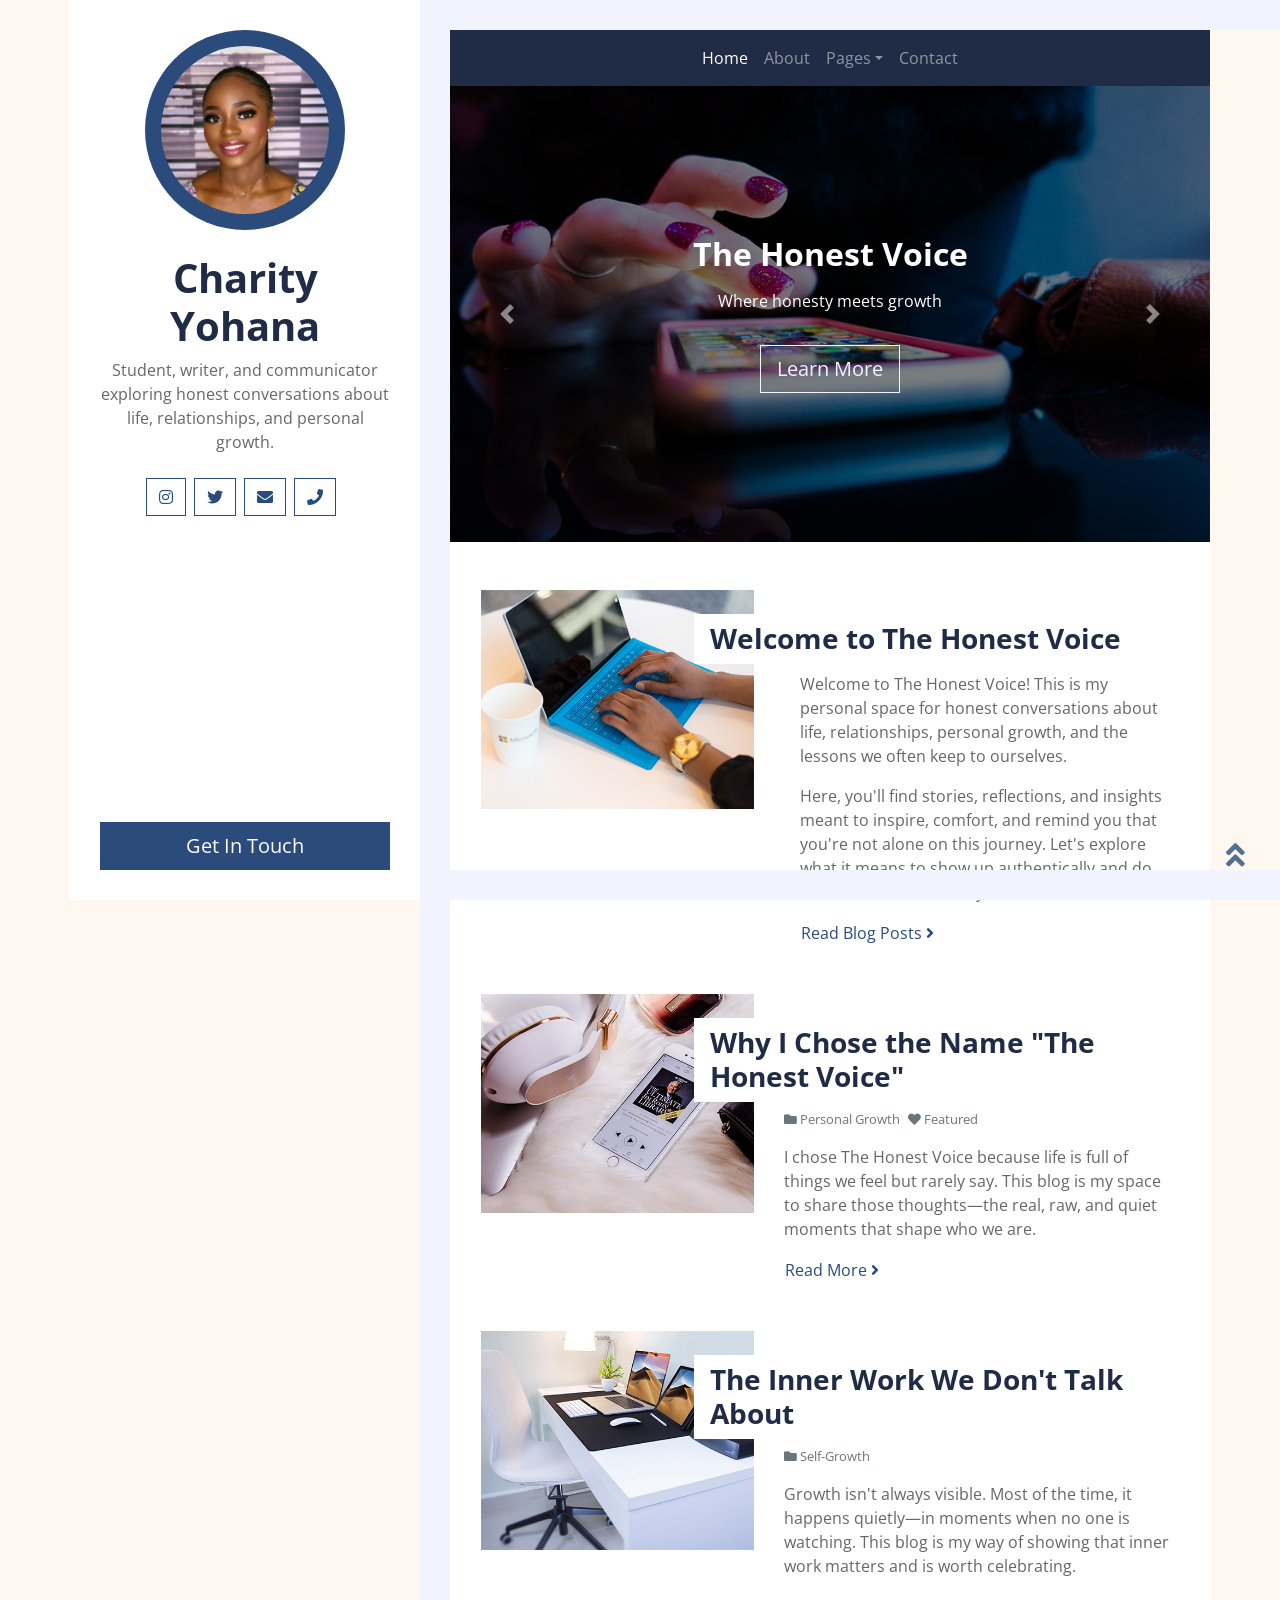
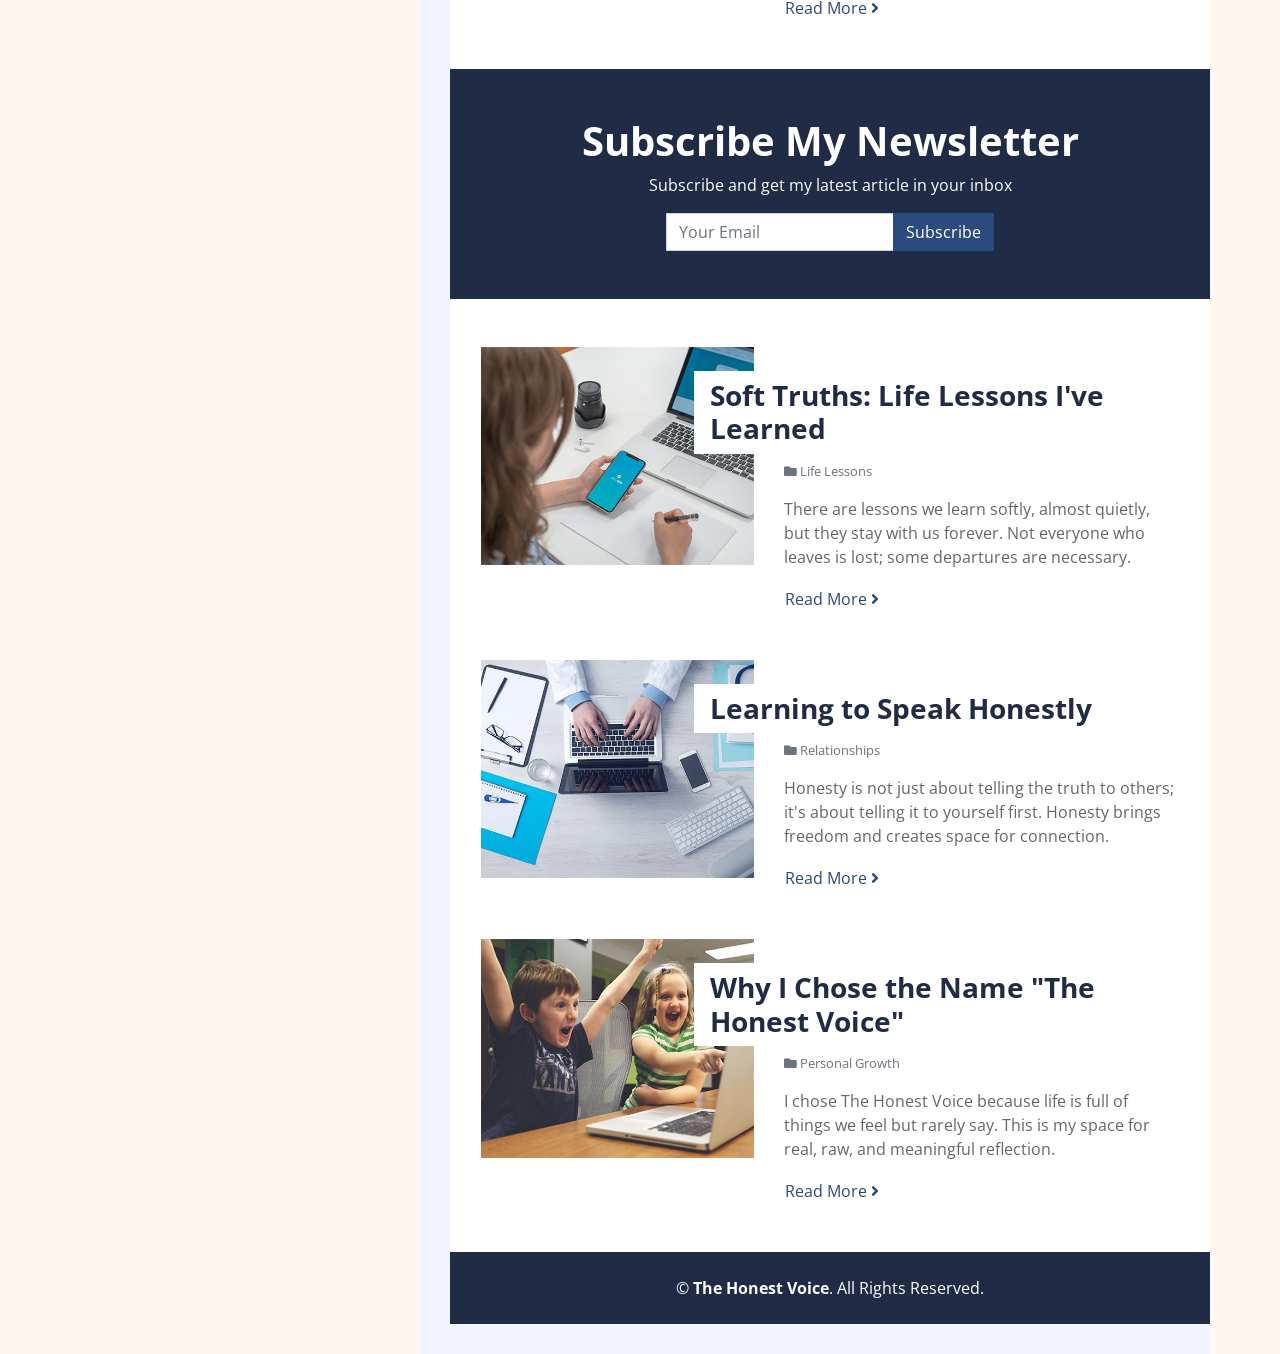
==== index.html @ b9f4bf9a "Customize The Honest Voice blog content, pages, and styling" ====
<!DOCTYPE html>
<html lang="en">
    <head>
        <meta charset="utf-8">
        <title>The Honest Voice - Personal Blog</title>
        <meta content="width=device-width, initial-scale=1.0" name="viewport">
        <meta content="Free Website Template" name="keywords">
        <meta content="Free Website Template" name="description">

        <!-- Favicon -->
        <link href="img/favicon.ico" rel="icon">

        <!-- Google Fonts -->
        <link href="https://fonts.googleapis.com/css2?family=Open+Sans:300;400;600;700;800&family=Montserrat:400;600;700&display=swap" rel="stylesheet">

        <!-- Font Awesome -->
        <link href="https://cdnjs.cloudflare.com/ajax/libs/font-awesome/5.10.0/css/all.min.css" rel="stylesheet">

        <!-- Customized Bootstrap Stylesheet -->
        <link href="css/style.css" rel="stylesheet">
    </head>

    <body>
        <div class="wrapper">
            <div class="sidebar">
                <div class="sidebar-text d-flex flex-column h-100 justify-content-center text-center">
                    <img class="profile-image mx-auto d-block bg-primary img-fluid rounded-circle mb-4 p-3" src="img/profile.jpg" alt="Profile portrait of Charity Yohana">
                    <h1 class="font-weight-bold">Charity Yohana</h1>
                    <p class="mb-4">
                        Student, writer, and communicator exploring honest conversations about life, relationships, and personal growth.
                    </p>
                    <div class="d-flex justify-content-center mb-5">
                        <a class="btn btn-outline-primary mr-2" href="https://instagram.com" target="_blank"><i class="fab fa-instagram"></i></a>
                        <a class="btn btn-outline-primary mr-2" href="https://twitter.com" target="_blank"><i class="fab fa-twitter"></i></a>
                        <a class="btn btn-outline-primary mr-2" href="mailto:charityyohana201@gmail.com"><i class="fas fa-envelope"></i></a>
                        <a class="btn btn-outline-primary mr-2" href="tel:07017452769"><i class="fas fa-phone"></i></a>
                    </div>
                    <a href="contact.html" class="btn btn-lg btn-block btn-primary mt-auto">Get In Touch</a>
                </div>
                <div class="sidebar-icon d-flex flex-column h-100 justify-content-center text-right">
                    <i class="fas fa-2x fa-angle-double-right text-primary"></i>
                </div>
            </div>
            <div class="content">
                <!-- Navbar Start -->
                <div class="container p-0">
                    <nav class="navbar navbar-expand-lg bg-secondary navbar-dark">
                        <a href="" class="navbar-brand d-block d-lg-none">Navigation</a>
                        <button type="button" class="navbar-toggler" data-toggle="collapse" data-target="#navbarCollapse">
                            <span class="navbar-toggler-icon"></span>
                        </button>
                        <div class="collapse navbar-collapse justify-content-between" id="navbarCollapse">
                            <div class="navbar-nav m-auto">
                                <a href="index.html" class="nav-item nav-link active">Home</a>
                                <a href="about.html" class="nav-item nav-link">About</a>
                                <div class="nav-item dropdown">
                                    <a href="#" class="nav-link dropdown-toggle" data-toggle="dropdown">Pages</a>
                                    <div class="dropdown-menu">
                                        <a href="blog.html" class="dropdown-item">Blog Grid</a>
                                        <a href="post-1.html" class="dropdown-item">Blog Detail</a>
                                    </div>
                                </div>
                                <a href="contact.html" class="nav-item nav-link">Contact</a>
                            </div>
                        </div>
                    </nav>
                </div>
                <!-- Navbar End -->
                
                <!-- Carousel Start -->
                <div class="container p-0">
                    <div id="blog-carousel" class="carousel slide" data-ride="carousel">
                        <div class="carousel-inner">
                            <div class="carousel-item active">
                                <img class="w-100" src="img/carousel-1.jpg" alt="Image">
                                <div class="carousel-caption d-flex flex-column align-items-center justify-content-center">
                                    <h2 class="mb-3 text-white font-weight-bold">The Honest Voice</h2>
                                    <p class="text-white mb-2">Where honesty meets growth</p>
                                    <a href="#welcome" class="btn btn-lg btn-outline-light mt-4">Learn More</a>
                                </div>
                            </div>
                            <div class="carousel-item">
                                <img class="w-100" src="img/carousel-2.jpg" alt="Image">
                                <div class="carousel-caption d-flex flex-column align-items-center justify-content-center">
                                    <h2 class="text-white font-weight-bold">Real Stories, Honest Reflections</h2>
                                    <p class="text-white mb-2">Personal growth through transparency</p>
                                    <a href="blog.html" class="btn btn-lg btn-outline-light mt-4">Read My Blog</a>
                                </div>
                            </div>
                            <div class="carousel-item">
                                <img class="w-100" src="img/carousel-3.jpg" alt="Image">
                                <div class="carousel-caption d-flex flex-column align-items-center justify-content-center">
                                    <h2 class="text-white font-weight-bold">Inner Work Matters</h2>
                                    <p class="text-white mb-2">Growth happens quietly, but it's powerful</p>
                                    <a href="about.html" class="btn btn-lg btn-outline-light mt-4">About Me</a>
                                </div>
                            </div>
                        </div>
                        <a class="carousel-control-prev" href="#blog-carousel" data-slide="prev">
                            <span class="carousel-control-prev-icon"></span>
                        </a>
                        <a class="carousel-control-next" href="#blog-carousel" data-slide="next">
                            <span class="carousel-control-next-icon"></span>
                        </a>
                    </div>
                </div>
                <!-- Carousel End -->
                
                
                <!-- Blog List Start -->
                <div class="container bg-white pt-5">
                    <div id="welcome" class="row blog-item px-3 pb-5">
                        <div class="col-md-7 order-md-2">
                            <h3 class="mt-md-4 px-md-3 mb-2 py-2 bg-white font-weight-bold">Welcome to The Honest Voice</h3>
                            <p class="px-md-3">
                                Welcome to The Honest Voice! This is my personal space for honest conversations about life, relationships, personal growth, and the lessons we often keep to ourselves.
                            </p>
                            <p class="px-md-3">
                                Here, you'll find stories, reflections, and insights meant to inspire, comfort, and remind you that you're not alone on this journey. Let's explore what it means to show up authentically and do the inner work that truly matters.
                            </p>
                            <div class="px-md-3"><a class="btn btn-link p-0" href="blog.html">Read Blog Posts <i class="fa fa-angle-right"></i></a></div>
                        </div>
                        <div class="col-md-5 order-md-1">
                            <img class="img-fluid mb-4 mb-md-0" src="img/blog-1.jpg" alt="Image">
                        </div>
                    </div>
                    <div class="row blog-item px-3 pb-5">
                        <div class="col-md-5">
                            <img class="img-fluid mb-4 mb-md-0" src="img/blog-2.jpg" alt="Image">
                        </div>
                        <div class="col-md-7">
                            <h3 class="mt-md-4 px-md-3 mb-2 py-2 bg-white font-weight-bold">Why I Chose the Name "The Honest Voice"</h3>
                            <div class="d-flex mb-3">
                                <small class="mr-2 text-muted"><i class="fa fa-folder"></i> Personal Growth</small>
                                <small class="mr-2 text-muted"><i class="fa fa-heart"></i> Featured</small>
                            </div>
                            <p>
                                I chose The Honest Voice because life is full of things we feel but rarely say. This blog is my space to share those thoughts—the real, raw, and quiet moments that shape who we are.
                            </p>
                            <a class="btn btn-link p-0" href="post-1.html">Read More <i class="fa fa-angle-right"></i></a>
                        </div>
                    </div>
                    <div class="row blog-item px-3 pb-5">
                        <div class="col-md-5">
                            <img class="img-fluid mb-4 mb-md-0" src="img/blog-3.jpg" alt="Image">
                        </div>
                        <div class="col-md-7">
                            <h3 class="mt-md-4 px-md-3 mb-2 py-2 bg-white font-weight-bold">The Inner Work We Don't Talk About</h3>
                            <div class="d-flex mb-3">
                                <small class="mr-2 text-muted"><i class="fa fa-folder"></i> Self-Growth</small>
                            </div>
                            <p>
                                Growth isn't always visible. Most of the time, it happens quietly—in moments when no one is watching. This blog is my way of showing that inner work matters and is worth celebrating.
                            </p>
                            <a class="btn btn-link p-0" href="post-2.html">Read More <i class="fa fa-angle-right"></i></a>
                        </div>
                    </div>
                </div>
                <!-- Blog List End -->
                
                
                <!-- Subscribe Start -->
                <div class="container py-5 px-4 bg-secondary text-center">
                    <h1 class="text-white font-weight-bold">Subscribe My Newsletter</h1>
                    <p class="text-white">Subscribe and get my latest article in your inbox</p>
                    <form class="form-inline justify-content-center">
                        <div class="input-group">
                            <input type="text" class="form-control" placeholder="Your Email">
                            <div class="input-group-append">
                              <button class="btn btn-primary" type="submit">Subscribe</button>
                            </div>
                          </div>
                    </form>
                </div>
                <!-- Subscribe End -->
                
                
                <!-- Blog List Start -->
                <div class="container bg-white pt-5">
                    <div class="row blog-item px-3 pb-5">
                        <div class="col-md-5">
                            <img class="img-fluid mb-4 mb-md-0" src="img/blog-4.jpg" alt="Image">
                        </div>
                        <div class="col-md-7">
                            <h3 class="mt-md-4 px-md-3 mb-2 py-2 bg-white font-weight-bold">Soft Truths: Life Lessons I've Learned</h3>
                            <div class="d-flex mb-3">
                                <small class="mr-2 text-muted"><i class="fa fa-folder"></i> Life Lessons</small>
                            </div>
                            <p>
                                There are lessons we learn softly, almost quietly, but they stay with us forever. Not everyone who leaves is lost; some departures are necessary.
                            </p>
                            <a class="btn btn-link p-0" href="post-3.html">Read More <i class="fa fa-angle-right"></i></a>
                        </div>
                    </div>
                    <div class="row blog-item px-3 pb-5">
                        <div class="col-md-5">
                            <img class="img-fluid mb-4 mb-md-0" src="img/blog-5.jpg" alt="Image">
                        </div>
                        <div class="col-md-7">
                            <h3 class="mt-md-4 px-md-3 mb-2 py-2 bg-white font-weight-bold">Learning to Speak Honestly</h3>
                            <div class="d-flex mb-3">
                                <small class="mr-2 text-muted"><i class="fa fa-folder"></i> Relationships</small>
                            </div>
                            <p>
                                Honesty is not just about telling the truth to others; it's about telling it to yourself first. Honesty brings freedom and creates space for connection.
                            </p>
                            <a class="btn btn-link p-0" href="post-4.html">Read More <i class="fa fa-angle-right"></i></a>
                        </div>
                    </div>
                    <div class="row blog-item px-3 pb-5">
                        <div class="col-md-5">
                            <img class="img-fluid mb-4 mb-md-0" src="img/blog-6.jpg" alt="Image">
                        </div>
                        <div class="col-md-7">
                            <h3 class="mt-md-4 px-md-3 mb-2 py-2 bg-white font-weight-bold">Why I Chose the Name "The Honest Voice"</h3>
                            <div class="d-flex mb-3">
                                <small class="mr-2 text-muted"><i class="fa fa-folder"></i> Personal Growth</small>
                            </div>
                            <p>
                                I chose The Honest Voice because life is full of things we feel but rarely say. This is my space for real, raw, and meaningful reflection.
                            </p>
                            <a class="btn btn-link p-0" href="post-1.html">Read More <i class="fa fa-angle-right"></i></a>
                        </div>
                    </div>
                </div>
                <!-- Blog List End -->
                
                
                <!-- Footer Start -->
                <div class="container py-4 bg-secondary text-center">
                    <p class="m-0 text-white">
                        &copy; <a class="text-white font-weight-bold" href="#">The Honest Voice</a>. All Rights Reserved.
                    </p>
                </div>
                <!-- Footer End -->
            </div>
        </div>
        
        <!-- Back to Top -->
        <a href="#" class="back-to-top"><i class="fa fa-angle-double-up"></i></a>
        
        <!-- JavaScript Libraries -->
        <script src="https://code.jquery.com/jquery-3.4.1.min.js"></script>
        <script src="https://stackpath.bootstrapcdn.com/bootstrap/4.4.1/js/bootstrap.bundle.min.js"></script>
        <script src="lib/easing/easing.min.js"></script>
        <script src="lib/waypoints/waypoints.min.js"></script>

        <!-- Contact Javascript File -->
        <script src="mail/jqBootstrapValidation.min.js"></script>
        <script src="mail/contact.js"></script>

        <!-- Template Javascript -->
        <script src="js/main.js"></script>
    </body>
</html>
---- css/style.css ----
@charset "UTF-8";
/******* Bootstrap Theming ********/
/*!
 * Bootstrap v4.5.3 (https://getbootstrap.com/)
 * Copyright 2011-2020 The Bootstrap Authors
 * Copyright 2011-2020 Twitter, Inc.
 * Licensed under MIT (https://github.com/twbs/bootstrap/blob/main/LICENSE)
 */
:root {
  --blue: #007bff;
  --indigo: #6610f2;
  --purple: #6f42c1;
  --pink: #e83e8c;
  --red: #dc3545;
  --orange: #fd7e14;
  --yellow: #ffc107;
  --green: #28a745;
  --teal: #20c997;
  --cyan: #17a2b8;
  --white: #fff;
  --gray: #6c757d;
  --gray-dark: #343a40;
    --primary: #C8A882;
    --secondary: #D2B48C;
  --success: #28a745;
  --info: #17a2b8;
  --warning: #ffc107;
  --danger: #dc3545;
    --light: #FFF8F0;
  --dark: #343a40;
  --breakpoint-xs: 0;
  --breakpoint-sm: 576px;
  --breakpoint-md: 768px;
  --breakpoint-lg: 992px;
  --breakpoint-xl: 1200px;
  --font-family-sans-serif: -apple-system, BlinkMacSystemFont, "Segoe UI", Roboto, "Helvetica Neue", Arial, "Noto Sans", sans-serif, "Apple Color Emoji", "Segoe UI Emoji", "Segoe UI Symbol", "Noto Color Emoji";
  --font-family-monospace: SFMono-Regular, Menlo, Monaco, Consolas, "Liberation Mono", "Courier New", monospace;
}

*,
*::before,
*::after {
  box-sizing: border-box;
}

html {
  font-family: sans-serif;
  line-height: 1.15;
  -webkit-text-size-adjust: 100%;
  -webkit-tap-highlight-color: rgba(0, 0, 0, 0);
}

article, aside, figcaption, figure, footer, header, hgroup, main, nav, section {
  display: block;
}

body {
  margin: 0;
  font-family: "Open Sans", sans-serif;
  font-size: 1rem;
  font-weight: 400;
  line-height: 1.5;
  color: #666666;
  text-align: left;
  background-color: #FFF8F0;
}

[tabindex="-1"]:focus:not(:focus-visible) {
  outline: 0 !important;
}

hr {
  box-sizing: content-box;
  height: 0;
  overflow: visible;
}

h1, h2, h3, h4, h5, h6 {
  margin-top: 0;
  margin-bottom: 0.5rem;
}

p {
  margin-top: 0;
  margin-bottom: 1rem;
}

abbr[title],
abbr[data-original-title] {
  text-decoration: underline;
  text-decoration: underline dotted;
  cursor: help;
  border-bottom: 0;
  text-decoration-skip-ink: none;
}

address {
  margin-bottom: 1rem;
  font-style: normal;
  line-height: inherit;
}

ol,
ul,
dl {
  margin-top: 0;
  margin-bottom: 1rem;
}

ol ol,
ul ul,
ol ul,
ul ol {
  margin-bottom: 0;
}

dt {
  font-weight: 700;
}

dd {
  margin-bottom: 0.5rem;
  margin-left: 0;
}

blockquote {
  margin: 0 0 1rem;
}

b,
strong {
  font-weight: bolder;
}

small {
  font-size: 80%;
}

sub,
sup {
  position: relative;
  font-size: 75%;
  line-height: 0;
  vertical-align: baseline;
}

sub {
  bottom: -0.25em;
}

sup {
  top: -0.5em;
}

a {
  color: #2A4B7C;
  text-decoration: none;
  background-color: transparent;
}
a:hover {
  color: #172843;
  text-decoration: underline;
}

a:not([href]):not([class]) {
  color: inherit;
  text-decoration: none;
}
a:not([href]):not([class]):hover {
  color: inherit;
  text-decoration: none;
}

pre,
code,
kbd,
samp {
  font-family: SFMono-Regular, Menlo, Monaco, Consolas, "Liberation Mono", "Courier New", monospace;
  font-size: 1em;
}

pre {
  margin-top: 0;
  margin-bottom: 1rem;
  overflow: auto;
  -ms-overflow-style: scrollbar;
}

figure {
  margin: 0 0 1rem;
}

img {
  vertical-align: middle;
  border-style: none;
}

svg {
  overflow: hidden;
  vertical-align: middle;
}

table {
  border-collapse: collapse;
}

caption {
  padding-top: 0.75rem;
  padding-bottom: 0.75rem;
  color: #6c757d;
  text-align: left;
  caption-side: bottom;
}

th {
  text-align: inherit;
  text-align: -webkit-match-parent;
}

label {
  display: inline-block;
  margin-bottom: 0.5rem;
}

button {
  border-radius: 0;
}

button:focus {
  outline: 1px dotted;
  outline: 5px auto -webkit-focus-ring-color;
}

input,
button,
select,
optgroup,
textarea {
  margin: 0;
  font-family: inherit;
  font-size: inherit;
  line-height: inherit;
}

button,
input {
  overflow: visible;
}

button,
select {
  text-transform: none;
}

[role=button] {
  cursor: pointer;
}

select {
  word-wrap: normal;
}

button,
[type=button],
[type=reset],
[type=submit] {
  -webkit-appearance: button;
}

button:not(:disabled),
[type=button]:not(:disabled),
[type=reset]:not(:disabled),
[type=submit]:not(:disabled) {
  cursor: pointer;
}

button::-moz-focus-inner,
[type=button]::-moz-focus-inner,
[type=reset]::-moz-focus-inner,
[type=submit]::-moz-focus-inner {
  padding: 0;
  border-style: none;
}

input[type=radio],
input[type=checkbox] {
  box-sizing: border-box;
  padding: 0;
}

textarea {
  overflow: auto;
  resize: vertical;
}

fieldset {
  min-width: 0;
  padding: 0;
  margin: 0;
  border: 0;
}

legend {
  display: block;
  width: 100%;
  max-width: 100%;
  padding: 0;
  margin-bottom: 0.5rem;
  font-size: 1.5rem;
  line-height: inherit;
  color: inherit;
  white-space: normal;
}

progress {
  vertical-align: baseline;
}

[type=number]::-webkit-inner-spin-button,
[type=number]::-webkit-outer-spin-button {
  height: auto;
}

[type=search] {
  outline-offset: -2px;
  -webkit-appearance: none;
}

[type=search]::-webkit-search-decoration {
  -webkit-appearance: none;
}

::-webkit-file-upload-button {
  font: inherit;
  -webkit-appearance: button;
}

output {
  display: inline-block;
}

summary {
  display: list-item;
  cursor: pointer;
}

template {
  display: none;
}

[hidden] {
  display: none !important;
}

h1, h2, h3, h4, h5, h6,
.h1, .h2, .h3, .h4, .h5, .h6 {
  margin-bottom: 0.5rem;
  font-weight: 500;
  line-height: 1.2;
  color: #202C45;
}

h1, .h1 {
  font-size: 2.5rem;
}

h2, .h2 {
  font-size: 2rem;
}

h3, .h3 {
  font-size: 1.75rem;
}

h4, .h4 {
  font-size: 1.5rem;
}

h5, .h5 {
  font-size: 1.25rem;
}

h6, .h6 {
  font-size: 1rem;
}

.lead {
  font-size: 1.25rem;
  font-weight: 300;
}

.display-1 {
  font-size: 6rem;
  font-weight: 300;
  line-height: 1.2;
}

.display-2 {
  font-size: 5.5rem;
  font-weight: 300;
  line-height: 1.2;
}

.display-3 {
  font-size: 4.5rem;
  font-weight: 300;
  line-height: 1.2;
}

.display-4 {
  font-size: 3.5rem;
  font-weight: 300;
  line-height: 1.2;
}

hr {
  margin-top: 1rem;
  margin-bottom: 1rem;
  border: 0;
  border-top: 1px solid rgba(0, 0, 0, 0.1);
}

small,
.small {
  font-size: 80%;
  font-weight: 400;
}

mark,
.mark {
  padding: 0.2em;
  background-color: #fcf8e3;
}

.list-unstyled {
  padding-left: 0;
  list-style: none;
}

.list-inline {
  padding-left: 0;
  list-style: none;
}

.list-inline-item {
  display: inline-block;
}
.list-inline-item:not(:last-child) {
  margin-right: 0.5rem;
}

.initialism {
  font-size: 90%;
  text-transform: uppercase;
}

.blockquote {
  margin-bottom: 1rem;
  font-size: 1.25rem;
}

.blockquote-footer {
  display: block;
  font-size: 80%;
  color: #6c757d;
}
.blockquote-footer::before {
  content: "— ";
}

.img-fluid {
  max-width: 100%;
  height: auto;
}

.img-thumbnail {
  padding: 0.25rem;
  background-color: #f1f3ff;
  border: 1px solid #dee2e6;
  max-width: 100%;
  height: auto;
}

.figure {
  display: inline-block;
}

.figure-img {
  margin-bottom: 0.5rem;
  line-height: 1;
}

.figure-caption {
  font-size: 90%;
  color: #6c757d;
}

code {
  font-size: 87.5%;
  color: #e83e8c;
  word-wrap: break-word;
}
a > code {
  color: inherit;
}

kbd {
  padding: 0.2rem 0.4rem;
  font-size: 87.5%;
  color: #fff;
  background-color: #212529;
}
kbd kbd {
  padding: 0;
  font-size: 100%;
  font-weight: 700;
}

pre {
  display: block;
  font-size: 87.5%;
  color: #212529;
}
pre code {
  font-size: inherit;
  color: inherit;
  word-break: normal;
}

.pre-scrollable {
  max-height: 340px;
  overflow-y: scroll;
}

.container,
.container-fluid,
.container-xl,
.container-lg,
.container-md,
.container-sm {
  width: 100%;
  padding-right: 15px;
  padding-left: 15px;
  margin-right: auto;
  margin-left: auto;
}

@media (min-width: 576px) {
  .container-sm, .container {
    max-width: 540px;
  }
}
@media (min-width: 768px) {
  .container-md, .container-sm, .container {
    max-width: 720px;
  }
}
@media (min-width: 992px) {
  .container-lg, .container-md, .container-sm, .container {
    max-width: 960px;
  }
}
@media (min-width: 1200px) {
  .container-xl, .container-lg, .container-md, .container-sm, .container {
    max-width: 1140px;
  }
}
.row {
  display: flex;
  flex-wrap: wrap;
  margin-right: -15px;
  margin-left: -15px;
}

.no-gutters {
  margin-right: 0;
  margin-left: 0;
}
.no-gutters > .col,
.no-gutters > [class*=col-] {
  padding-right: 0;
  padding-left: 0;
}

.col-xl,
.col-xl-auto, .col-xl-12, .col-xl-11, .col-xl-10, .col-xl-9, .col-xl-8, .col-xl-7, .col-xl-6, .col-xl-5, .col-xl-4, .col-xl-3, .col-xl-2, .col-xl-1, .col-lg,
.col-lg-auto, .col-lg-12, .col-lg-11, .col-lg-10, .col-lg-9, .col-lg-8, .col-lg-7, .col-lg-6, .col-lg-5, .col-lg-4, .col-lg-3, .col-lg-2, .col-lg-1, .col-md,
.col-md-auto, .col-md-12, .col-md-11, .col-md-10, .col-md-9, .col-md-8, .col-md-7, .col-md-6, .col-md-5, .col-md-4, .col-md-3, .col-md-2, .col-md-1, .col-sm,
.col-sm-auto, .col-sm-12, .col-sm-11, .col-sm-10, .col-sm-9, .col-sm-8, .col-sm-7, .col-sm-6, .col-sm-5, .col-sm-4, .col-sm-3, .col-sm-2, .col-sm-1, .col,
.col-auto, .col-12, .col-11, .col-10, .col-9, .col-8, .col-7, .col-6, .col-5, .col-4, .col-3, .col-2, .col-1 {
  position: relative;
  width: 100%;
  padding-right: 15px;
  padding-left: 15px;
}

.col {
  flex-basis: 0;
  flex-grow: 1;
  max-width: 100%;
}

.row-cols-1 > * {
  flex: 0 0 100%;
  max-width: 100%;
}

.row-cols-2 > * {
  flex: 0 0 50%;
  max-width: 50%;
}

.row-cols-3 > * {
  flex: 0 0 33.3333333333%;
  max-width: 33.3333333333%;
}

.row-cols-4 > * {
  flex: 0 0 25%;
  max-width: 25%;
}

.row-cols-5 > * {
  flex: 0 0 20%;
  max-width: 20%;
}

.row-cols-6 > * {
  flex: 0 0 16.6666666667%;
  max-width: 16.6666666667%;
}

.col-auto {
  flex: 0 0 auto;
  width: auto;
  max-width: 100%;
}

.col-1 {
  flex: 0 0 8.3333333333%;
  max-width: 8.3333333333%;
}

.col-2 {
  flex: 0 0 16.6666666667%;
  max-width: 16.6666666667%;
}

.col-3 {
  flex: 0 0 25%;
  max-width: 25%;
}

.col-4 {
  flex: 0 0 33.3333333333%;
  max-width: 33.3333333333%;
}

.col-5 {
  flex: 0 0 41.6666666667%;
  max-width: 41.6666666667%;
}

.col-6 {
  flex: 0 0 50%;
  max-width: 50%;
}

.col-7 {
  flex: 0 0 58.3333333333%;
  max-width: 58.3333333333%;
}

.col-8 {
  flex: 0 0 66.6666666667%;
  max-width: 66.6666666667%;
}

.col-9 {
  flex: 0 0 75%;
  max-width: 75%;
}

.col-10 {
  flex: 0 0 83.3333333333%;
  max-width: 83.3333333333%;
}

.col-11 {
  flex: 0 0 91.6666666667%;
  max-width: 91.6666666667%;
}

.col-12 {
  flex: 0 0 100%;
  max-width: 100%;
}

.order-first {
  order: -1;
}

.order-last {
  order: 13;
}

.order-0 {
  order: 0;
}

.order-1 {
  order: 1;
}

.order-2 {
  order: 2;
}

.order-3 {
  order: 3;
}

.order-4 {
  order: 4;
}

.order-5 {
  order: 5;
}

.order-6 {
  order: 6;
}

.order-7 {
  order: 7;
}

.order-8 {
  order: 8;
}

.order-9 {
  order: 9;
}

.order-10 {
  order: 10;
}

.order-11 {
  order: 11;
}

.order-12 {
  order: 12;
}

.offset-1 {
  margin-left: 8.3333333333%;
}

.offset-2 {
  margin-left: 16.6666666667%;
}

.offset-3 {
  margin-left: 25%;
}

.offset-4 {
  margin-left: 33.3333333333%;
}

.offset-5 {
  margin-left: 41.6666666667%;
}

.offset-6 {
  margin-left: 50%;
}

.offset-7 {
  margin-left: 58.3333333333%;
}

.offset-8 {
  margin-left: 66.6666666667%;
}

.offset-9 {
  margin-left: 75%;
}

.offset-10 {
  margin-left: 83.3333333333%;
}

.offset-11 {
  margin-left: 91.6666666667%;
}

@media (min-width: 576px) {
  .col-sm {
    flex-basis: 0;
    flex-grow: 1;
    max-width: 100%;
  }

  .row-cols-sm-1 > * {
    flex: 0 0 100%;
    max-width: 100%;
  }

  .row-cols-sm-2 > * {
    flex: 0 0 50%;
    max-width: 50%;
  }

  .row-cols-sm-3 > * {
    flex: 0 0 33.3333333333%;
    max-width: 33.3333333333%;
  }

  .row-cols-sm-4 > * {
    flex: 0 0 25%;
    max-width: 25%;
  }

  .row-cols-sm-5 > * {
    flex: 0 0 20%;
    max-width: 20%;
  }

  .row-cols-sm-6 > * {
    flex: 0 0 16.6666666667%;
    max-width: 16.6666666667%;
  }

  .col-sm-auto {
    flex: 0 0 auto;
    width: auto;
    max-width: 100%;
  }

  .col-sm-1 {
    flex: 0 0 8.3333333333%;
    max-width: 8.3333333333%;
  }

  .col-sm-2 {
    flex: 0 0 16.6666666667%;
    max-width: 16.6666666667%;
  }

  .col-sm-3 {
    flex: 0 0 25%;
    max-width: 25%;
  }

  .col-sm-4 {
    flex: 0 0 33.3333333333%;
    max-width: 33.3333333333%;
  }

  .col-sm-5 {
    flex: 0 0 41.6666666667%;
    max-width: 41.6666666667%;
  }

  .col-sm-6 {
    flex: 0 0 50%;
    max-width: 50%;
  }

  .col-sm-7 {
    flex: 0 0 58.3333333333%;
    max-width: 58.3333333333%;
  }

  .col-sm-8 {
    flex: 0 0 66.6666666667%;
    max-width: 66.6666666667%;
  }

  .col-sm-9 {
    flex: 0 0 75%;
    max-width: 75%;
  }

  .col-sm-10 {
    flex: 0 0 83.3333333333%;
    max-width: 83.3333333333%;
  }

  .col-sm-11 {
    flex: 0 0 91.6666666667%;
    max-width: 91.6666666667%;
  }

  .col-sm-12 {
    flex: 0 0 100%;
    max-width: 100%;
  }

  .order-sm-first {
    order: -1;
  }

  .order-sm-last {
    order: 13;
  }

  .order-sm-0 {
    order: 0;
  }

  .order-sm-1 {
    order: 1;
  }

  .order-sm-2 {
    order: 2;
  }

  .order-sm-3 {
    order: 3;
  }

  .order-sm-4 {
    order: 4;
  }

  .order-sm-5 {
    order: 5;
  }

  .order-sm-6 {
    order: 6;
  }

  .order-sm-7 {
    order: 7;
  }

  .order-sm-8 {
    order: 8;
  }

  .order-sm-9 {
    order: 9;
  }

  .order-sm-10 {
    order: 10;
  }

  .order-sm-11 {
    order: 11;
  }

  .order-sm-12 {
    order: 12;
  }

  .offset-sm-0 {
    margin-left: 0;
  }

  .offset-sm-1 {
    margin-left: 8.3333333333%;
  }

  .offset-sm-2 {
    margin-left: 16.6666666667%;
  }

  .offset-sm-3 {
    margin-left: 25%;
  }

  .offset-sm-4 {
    margin-left: 33.3333333333%;
  }

  .offset-sm-5 {
    margin-left: 41.6666666667%;
  }

  .offset-sm-6 {
    margin-left: 50%;
  }

  .offset-sm-7 {
    margin-left: 58.3333333333%;
  }

  .offset-sm-8 {
    margin-left: 66.6666666667%;
  }

  .offset-sm-9 {
    margin-left: 75%;
  }

  .offset-sm-10 {
    margin-left: 83.3333333333%;
  }

  .offset-sm-11 {
    margin-left: 91.6666666667%;
  }
}
@media (min-width: 768px) {
  .col-md {
    flex-basis: 0;
    flex-grow: 1;
    max-width: 100%;
  }

  .row-cols-md-1 > * {
    flex: 0 0 100%;
    max-width: 100%;
  }

  .row-cols-md-2 > * {
    flex: 0 0 50%;
    max-width: 50%;
  }

  .row-cols-md-3 > * {
    flex: 0 0 33.3333333333%;
    max-width: 33.3333333333%;
  }

  .row-cols-md-4 > * {
    flex: 0 0 25%;
    max-width: 25%;
  }

  .row-cols-md-5 > * {
    flex: 0 0 20%;
    max-width: 20%;
  }

  .row-cols-md-6 > * {
    flex: 0 0 16.6666666667%;
    max-width: 16.6666666667%;
  }

  .col-md-auto {
    flex: 0 0 auto;
    width: auto;
    max-width: 100%;
  }

  .col-md-1 {
    flex: 0 0 8.3333333333%;
    max-width: 8.3333333333%;
  }

  .col-md-2 {
    flex: 0 0 16.6666666667%;
    max-width: 16.6666666667%;
  }

  .col-md-3 {
    flex: 0 0 25%;
    max-width: 25%;
  }

  .col-md-4 {
    flex: 0 0 33.3333333333%;
    max-width: 33.3333333333%;
  }

  .col-md-5 {
    flex: 0 0 41.6666666667%;
    max-width: 41.6666666667%;
  }

  .col-md-6 {
    flex: 0 0 50%;
    max-width: 50%;
  }

  .col-md-7 {
    flex: 0 0 58.3333333333%;
    max-width: 58.3333333333%;
  }

  .col-md-8 {
    flex: 0 0 66.6666666667%;
    max-width: 66.6666666667%;
  }

  .col-md-9 {
    flex: 0 0 75%;
    max-width: 75%;
  }

  .col-md-10 {
    flex: 0 0 83.3333333333%;
    max-width: 83.3333333333%;
  }

  .col-md-11 {
    flex: 0 0 91.6666666667%;
    max-width: 91.6666666667%;
  }

  .col-md-12 {
    flex: 0 0 100%;
    max-width: 100%;
  }

  .order-md-first {
    order: -1;
  }

  .order-md-last {
    order: 13;
  }

  .order-md-0 {
    order: 0;
  }

  .order-md-1 {
    order: 1;
  }

  .order-md-2 {
    order: 2;
  }

  .order-md-3 {
    order: 3;
  }

  .order-md-4 {
    order: 4;
  }

  .order-md-5 {
    order: 5;
  }

  .order-md-6 {
    order: 6;
  }

  .order-md-7 {
    order: 7;
  }

  .order-md-8 {
    order: 8;
  }

  .order-md-9 {
    order: 9;
  }

  .order-md-10 {
    order: 10;
  }

  .order-md-11 {
    order: 11;
  }

  .order-md-12 {
    order: 12;
  }

  .offset-md-0 {
    margin-left: 0;
  }

  .offset-md-1 {
    margin-left: 8.3333333333%;
  }

  .offset-md-2 {
    margin-left: 16.6666666667%;
  }

  .offset-md-3 {
    margin-left: 25%;
  }

  .offset-md-4 {
    margin-left: 33.3333333333%;
  }

  .offset-md-5 {
    margin-left: 41.6666666667%;
  }

  .offset-md-6 {
    margin-left: 50%;
  }

  .offset-md-7 {
    margin-left: 58.3333333333%;
  }

  .offset-md-8 {
    margin-left: 66.6666666667%;
  }

  .offset-md-9 {
    margin-left: 75%;
  }

  .offset-md-10 {
    margin-left: 83.3333333333%;
  }

  .offset-md-11 {
    margin-left: 91.6666666667%;
  }
}
@media (min-width: 992px) {
  .col-lg {
    flex-basis: 0;
    flex-grow: 1;
    max-width: 100%;
  }

  .row-cols-lg-1 > * {
    flex: 0 0 100%;
    max-width: 100%;
  }

  .row-cols-lg-2 > * {
    flex: 0 0 50%;
    max-width: 50%;
  }

  .row-cols-lg-3 > * {
    flex: 0 0 33.3333333333%;
    max-width: 33.3333333333%;
  }

  .row-cols-lg-4 > * {
    flex: 0 0 25%;
    max-width: 25%;
  }

  .row-cols-lg-5 > * {
    flex: 0 0 20%;
    max-width: 20%;
  }

  .row-cols-lg-6 > * {
    flex: 0 0 16.6666666667%;
    max-width: 16.6666666667%;
  }

  .col-lg-auto {
    flex: 0 0 auto;
    width: auto;
    max-width: 100%;
  }

  .col-lg-1 {
    flex: 0 0 8.3333333333%;
    max-width: 8.3333333333%;
  }

  .col-lg-2 {
    flex: 0 0 16.6666666667%;
    max-width: 16.6666666667%;
  }

  .col-lg-3 {
    flex: 0 0 25%;
    max-width: 25%;
  }

  .col-lg-4 {
    flex: 0 0 33.3333333333%;
    max-width: 33.3333333333%;
  }

  .col-lg-5 {
    flex: 0 0 41.6666666667%;
    max-width: 41.6666666667%;
  }

  .col-lg-6 {
    flex: 0 0 50%;
    max-width: 50%;
  }

  .col-lg-7 {
    flex: 0 0 58.3333333333%;
    max-width: 58.3333333333%;
  }

  .col-lg-8 {
    flex: 0 0 66.6666666667%;
    max-width: 66.6666666667%;
  }

  .col-lg-9 {
    flex: 0 0 75%;
    max-width: 75%;
  }

  .col-lg-10 {
    flex: 0 0 83.3333333333%;
    max-width: 83.3333333333%;
  }

  .col-lg-11 {
    flex: 0 0 91.6666666667%;
    max-width: 91.6666666667%;
  }

  .col-lg-12 {
    flex: 0 0 100%;
    max-width: 100%;
  }

  .order-lg-first {
    order: -1;
  }

  .order-lg-last {
    order: 13;
  }

  .order-lg-0 {
    order: 0;
  }

  .order-lg-1 {
    order: 1;
  }

  .order-lg-2 {
    order: 2;
  }

  .order-lg-3 {
    order: 3;
  }

  .order-lg-4 {
    order: 4;
  }

  .order-lg-5 {
    order: 5;
  }

  .order-lg-6 {
    order: 6;
  }

  .order-lg-7 {
    order: 7;
  }

  .order-lg-8 {
    order: 8;
  }

  .order-lg-9 {
    order: 9;
  }

  .order-lg-10 {
    order: 10;
  }

  .order-lg-11 {
    order: 11;
  }

  .order-lg-12 {
    order: 12;
  }

  .offset-lg-0 {
    margin-left: 0;
  }

  .offset-lg-1 {
    margin-left: 8.3333333333%;
  }

  .offset-lg-2 {
    margin-left: 16.6666666667%;
  }

  .offset-lg-3 {
    margin-left: 25%;
  }

  .offset-lg-4 {
    margin-left: 33.3333333333%;
  }

  .offset-lg-5 {
    margin-left: 41.6666666667%;
  }

  .offset-lg-6 {
    margin-left: 50%;
  }

  .offset-lg-7 {
    margin-left: 58.3333333333%;
  }

  .offset-lg-8 {
    margin-left: 66.6666666667%;
  }

  .offset-lg-9 {
    margin-left: 75%;
  }

  .offset-lg-10 {
    margin-left: 83.3333333333%;
  }

  .offset-lg-11 {
    margin-left: 91.6666666667%;
  }
}
@media (min-width: 1200px) {
  .col-xl {
    flex-basis: 0;
    flex-grow: 1;
    max-width: 100%;
  }

  .row-cols-xl-1 > * {
    flex: 0 0 100%;
    max-width: 100%;
  }

  .row-cols-xl-2 > * {
    flex: 0 0 50%;
    max-width: 50%;
  }

  .row-cols-xl-3 > * {
    flex: 0 0 33.3333333333%;
    max-width: 33.3333333333%;
  }

  .row-cols-xl-4 > * {
    flex: 0 0 25%;
    max-width: 25%;
  }

  .row-cols-xl-5 > * {
    flex: 0 0 20%;
    max-width: 20%;
  }

  .row-cols-xl-6 > * {
    flex: 0 0 16.6666666667%;
    max-width: 16.6666666667%;
  }

  .col-xl-auto {
    flex: 0 0 auto;
    width: auto;
    max-width: 100%;
  }

  .col-xl-1 {
    flex: 0 0 8.3333333333%;
    max-width: 8.3333333333%;
  }

  .col-xl-2 {
    flex: 0 0 16.6666666667%;
    max-width: 16.6666666667%;
  }

  .col-xl-3 {
    flex: 0 0 25%;
    max-width: 25%;
  }

  .col-xl-4 {
    flex: 0 0 33.3333333333%;
    max-width: 33.3333333333%;
  }

  .col-xl-5 {
    flex: 0 0 41.6666666667%;
    max-width: 41.6666666667%;
  }

  .col-xl-6 {
    flex: 0 0 50%;
    max-width: 50%;
  }

  .col-xl-7 {
    flex: 0 0 58.3333333333%;
    max-width: 58.3333333333%;
  }

  .col-xl-8 {
    flex: 0 0 66.6666666667%;
    max-width: 66.6666666667%;
  }

  .col-xl-9 {
    flex: 0 0 75%;
    max-width: 75%;
  }

  .col-xl-10 {
    flex: 0 0 83.3333333333%;
    max-width: 83.3333333333%;
  }

  .col-xl-11 {
    flex: 0 0 91.6666666667%;
    max-width: 91.6666666667%;
  }

  .col-xl-12 {
    flex: 0 0 100%;
    max-width: 100%;
  }

  .order-xl-first {
    order: -1;
  }

  .order-xl-last {
    order: 13;
  }

  .order-xl-0 {
    order: 0;
  }

  .order-xl-1 {
    order: 1;
  }

  .order-xl-2 {
    order: 2;
  }

  .order-xl-3 {
    order: 3;
  }

  .order-xl-4 {
    order: 4;
  }

  .order-xl-5 {
    order: 5;
  }

  .order-xl-6 {
    order: 6;
  }

  .order-xl-7 {
    order: 7;
  }

  .order-xl-8 {
    order: 8;
  }

  .order-xl-9 {
    order: 9;
  }

  .order-xl-10 {
    order: 10;
  }

  .order-xl-11 {
    order: 11;
  }

  .order-xl-12 {
    order: 12;
  }

  .offset-xl-0 {
    margin-left: 0;
  }

  .offset-xl-1 {
    margin-left: 8.3333333333%;
  }

  .offset-xl-2 {
    margin-left: 16.6666666667%;
  }

  .offset-xl-3 {
    margin-left: 25%;
  }

  .offset-xl-4 {
    margin-left: 33.3333333333%;
  }

  .offset-xl-5 {
    margin-left: 41.6666666667%;
  }

  .offset-xl-6 {
    margin-left: 50%;
  }

  .offset-xl-7 {
    margin-left: 58.3333333333%;
  }

  .offset-xl-8 {
    margin-left: 66.6666666667%;
  }

  .offset-xl-9 {
    margin-left: 75%;
  }

  .offset-xl-10 {
    margin-left: 83.3333333333%;
  }

  .offset-xl-11 {
    margin-left: 91.6666666667%;
  }
}
.table {
  width: 100%;
  margin-bottom: 1rem;
  color: #666666;
}
.table th,
.table td {
  padding: 0.75rem;
  vertical-align: top;
  border-top: 1px solid #dee2e6;
}
.table thead th {
  vertical-align: bottom;
  border-bottom: 2px solid #dee2e6;
}
.table tbody + tbody {
  border-top: 2px solid #dee2e6;
}

.table-sm th,
.table-sm td {
  padding: 0.3rem;
}

.table-bordered {
  border: 1px solid #dee2e6;
}
.table-bordered th,
.table-bordered td {
  border: 1px solid #dee2e6;
}
.table-bordered thead th,
.table-bordered thead td {
  border-bottom-width: 2px;
}

.table-borderless th,
.table-borderless td,
.table-borderless thead th,
.table-borderless tbody + tbody {
  border: 0;
}

.table-striped tbody tr:nth-of-type(odd) {
  background-color: rgba(0, 0, 0, 0.05);
}

.table-hover tbody tr:hover {
  color: #666666;
  background-color: rgba(0, 0, 0, 0.075);
}

.table-primary,
.table-primary > th,
.table-primary > td {
  background-color: #c3cdda;
}
.table-primary th,
.table-primary td,
.table-primary thead th,
.table-primary tbody + tbody {
  border-color: #90a1bb;
}

.table-hover .table-primary:hover {
  background-color: #b3c0d0;
}
.table-hover .table-primary:hover > td,
.table-hover .table-primary:hover > th {
  background-color: #b3c0d0;
}

.table-secondary,
.table-secondary > th,
.table-secondary > td {
  background-color: #c1c4cb;
}
.table-secondary th,
.table-secondary td,
.table-secondary thead th,
.table-secondary tbody + tbody {
  border-color: #8b919e;
}

.table-hover .table-secondary:hover {
  background-color: #b3b7bf;
}
.table-hover .table-secondary:hover > td,
.table-hover .table-secondary:hover > th {
  background-color: #b3b7bf;
}

.table-success,
.table-success > th,
.table-success > td {
  background-color: #c3e6cb;
}
.table-success th,
.table-success td,
.table-success thead th,
.table-success tbody + tbody {
  border-color: #8fd19e;
}

.table-hover .table-success:hover {
  background-color: #b1dfbb;
}
.table-hover .table-success:hover > td,
.table-hover .table-success:hover > th {
  background-color: #b1dfbb;
}

.table-info,
.table-info > th,
.table-info > td {
  background-color: #bee5eb;
}
.table-info th,
.table-info td,
.table-info thead th,
.table-info tbody + tbody {
  border-color: #86cfda;
}

.table-hover .table-info:hover {
  background-color: #abdde5;
}
.table-hover .table-info:hover > td,
.table-hover .table-info:hover > th {
  background-color: #abdde5;
}

.table-warning,
.table-warning > th,
.table-warning > td {
  background-color: #ffeeba;
}
.table-warning th,
.table-warning td,
.table-warning thead th,
.table-warning tbody + tbody {
  border-color: #ffdf7e;
}

.table-hover .table-warning:hover {
  background-color: #ffe8a1;
}
.table-hover .table-warning:hover > td,
.table-hover .table-warning:hover > th {
  background-color: #ffe8a1;
}

.table-danger,
.table-danger > th,
.table-danger > td {
  background-color: #f5c6cb;
}
.table-danger th,
.table-danger td,
.table-danger thead th,
.table-danger tbody + tbody {
  border-color: #ed969e;
}

.table-hover .table-danger:hover {
  background-color: #f1b0b7;
}
.table-hover .table-danger:hover > td,
.table-hover .table-danger:hover > th {
  background-color: #f1b0b7;
}

.table-light,
.table-light > th,
.table-light > td {
  background-color: #fbfcff;
}
.table-light th,
.table-light td,
.table-light thead th,
.table-light tbody + tbody {
  border-color: #f8f9ff;
}

.table-hover .table-light:hover {
  background-color: #e2e9ff;
}
.table-hover .table-light:hover > td,
.table-hover .table-light:hover > th {
  background-color: #e2e9ff;
}

.table-dark,
.table-dark > th,
.table-dark > td {
  background-color: #c6c8ca;
}
.table-dark th,
.table-dark td,
.table-dark thead th,
.table-dark tbody + tbody {
  border-color: #95999c;
}

.table-hover .table-dark:hover {
  background-color: #b9bbbe;
}
.table-hover .table-dark:hover > td,
.table-hover .table-dark:hover > th {
  background-color: #b9bbbe;
}

.table-active,
.table-active > th,
.table-active > td {
  background-color: rgba(0, 0, 0, 0.075);
}

.table-hover .table-active:hover {
  background-color: rgba(0, 0, 0, 0.075);
}
.table-hover .table-active:hover > td,
.table-hover .table-active:hover > th {
  background-color: rgba(0, 0, 0, 0.075);
}

.table .thead-dark th {
  color: #fff;
  background-color: #343a40;
  border-color: #454d55;
}
.table .thead-light th {
  color: #495057;
  background-color: #e9ecef;
  border-color: #dee2e6;
}

.table-dark {
  color: #fff;
  background-color: #343a40;
}
.table-dark th,
.table-dark td,
.table-dark thead th {
  border-color: #454d55;
}
.table-dark.table-bordered {
  border: 0;
}
.table-dark.table-striped tbody tr:nth-of-type(odd) {
  background-color: rgba(255, 255, 255, 0.05);
}
.table-dark.table-hover tbody tr:hover {
  color: #fff;
  background-color: rgba(255, 255, 255, 0.075);
}

@media (max-width: 575.98px) {
  .table-responsive-sm {
    display: block;
    width: 100%;
    overflow-x: auto;
    -webkit-overflow-scrolling: touch;
  }
  .table-responsive-sm > .table-bordered {
    border: 0;
  }
}
@media (max-width: 767.98px) {
  .table-responsive-md {
    display: block;
    width: 100%;
    overflow-x: auto;
    -webkit-overflow-scrolling: touch;
  }
  .table-responsive-md > .table-bordered {
    border: 0;
  }
}
@media (max-width: 991.98px) {
  .table-responsive-lg {
    display: block;
    width: 100%;
    overflow-x: auto;
    -webkit-overflow-scrolling: touch;
  }
  .table-responsive-lg > .table-bordered {
    border: 0;
  }
}
@media (max-width: 1199.98px) {
  .table-responsive-xl {
    display: block;
    width: 100%;
    overflow-x: auto;
    -webkit-overflow-scrolling: touch;
  }
  .table-responsive-xl > .table-bordered {
    border: 0;
  }
}
.table-responsive {
  display: block;
  width: 100%;
  overflow-x: auto;
  -webkit-overflow-scrolling: touch;
}
.table-responsive > .table-bordered {
  border: 0;
}

.form-control {
  display: block;
  width: 100%;
  height: calc(1.5em + 0.75rem + 2px);
  padding: 0.375rem 0.75rem;
  font-size: 1rem;
  font-weight: 400;
  line-height: 1.5;
  color: #495057;
  background-color: #fff;
  background-clip: padding-box;
  border: 1px solid #ced4da;
  border-radius: 0;
  transition: border-color 0.15s ease-in-out, box-shadow 0.15s ease-in-out;
}
@media (prefers-reduced-motion: reduce) {
  .form-control {
    transition: none;
  }
}
.form-control::-ms-expand {
  background-color: transparent;
  border: 0;
}
.form-control:-moz-focusring {
  color: transparent;
  text-shadow: 0 0 0 #495057;
}
.form-control:focus {
  color: #495057;
  background-color: #fff;
  border-color: #5d88c8;
  outline: 0;
  box-shadow: 0 0 0 0.2rem rgba(42, 75, 124, 0.25);
}
.form-control::placeholder {
  color: #6c757d;
  opacity: 1;
}
.form-control:disabled, .form-control[readonly] {
  background-color: #e9ecef;
  opacity: 1;
}

input[type=date].form-control,
input[type=time].form-control,
input[type=datetime-local].form-control,
input[type=month].form-control {
  appearance: none;
}

select.form-control:focus::-ms-value {
  color: #495057;
  background-color: #fff;
}

.form-control-file,
.form-control-range {
  display: block;
  width: 100%;
}

.col-form-label {
  padding-top: calc(0.375rem + 1px);
  padding-bottom: calc(0.375rem + 1px);
  margin-bottom: 0;
  font-size: inherit;
  line-height: 1.5;
}

.col-form-label-lg {
  padding-top: calc(0.5rem + 1px);
  padding-bottom: calc(0.5rem + 1px);
  font-size: 1.25rem;
  line-height: 1.5;
}

.col-form-label-sm {
  padding-top: calc(0.25rem + 1px);
  padding-bottom: calc(0.25rem + 1px);
  font-size: 0.875rem;
  line-height: 1.5;
}

.form-control-plaintext {
  display: block;
  width: 100%;
  padding: 0.375rem 0;
  margin-bottom: 0;
  font-size: 1rem;
  line-height: 1.5;
  color: #666666;
  background-color: transparent;
  border: solid transparent;
  border-width: 1px 0;
}
.form-control-plaintext.form-control-sm, .form-control-plaintext.form-control-lg {
  padding-right: 0;
  padding-left: 0;
}

.form-control-sm {
  height: calc(1.5em + 0.5rem + 2px);
  padding: 0.25rem 0.5rem;
  font-size: 0.875rem;
  line-height: 1.5;
}

.form-control-lg {
  height: calc(1.5em + 1rem + 2px);
  padding: 0.5rem 1rem;
  font-size: 1.25rem;
  line-height: 1.5;
}

select.form-control[size], select.form-control[multiple] {
  height: auto;
}

textarea.form-control {
  height: auto;
}

.form-group {
  margin-bottom: 1rem;
}

.form-text {
  display: block;
  margin-top: 0.25rem;
}

.form-row {
  display: flex;
  flex-wrap: wrap;
  margin-right: -5px;
  margin-left: -5px;
}
.form-row > .col,
.form-row > [class*=col-] {
  padding-right: 5px;
  padding-left: 5px;
}

.form-check {
  position: relative;
  display: block;
  padding-left: 1.25rem;
}

.form-check-input {
  position: absolute;
  margin-top: 0.3rem;
  margin-left: -1.25rem;
}
.form-check-input[disabled] ~ .form-check-label, .form-check-input:disabled ~ .form-check-label {
  color: #6c757d;
}

.form-check-label {
  margin-bottom: 0;
}

.form-check-inline {
  display: inline-flex;
  align-items: center;
  padding-left: 0;
  margin-right: 0.75rem;
}
.form-check-inline .form-check-input {
  position: static;
  margin-top: 0;
  margin-right: 0.3125rem;
  margin-left: 0;
}

.valid-feedback {
  display: none;
  width: 100%;
  margin-top: 0.25rem;
  font-size: 80%;
  color: #28a745;
}

.valid-tooltip {
  position: absolute;
  top: 100%;
  left: 0;
  z-index: 5;
  display: none;
  max-width: 100%;
  padding: 0.25rem 0.5rem;
  margin-top: 0.1rem;
  font-size: 0.875rem;
  line-height: 1.5;
  color: #fff;
  background-color: rgba(40, 167, 69, 0.9);
}

.was-validated :valid ~ .valid-feedback,
.was-validated :valid ~ .valid-tooltip,
.is-valid ~ .valid-feedback,
.is-valid ~ .valid-tooltip {
  display: block;
}

.was-validated .form-control:valid, .form-control.is-valid {
  border-color: #28a745;
  padding-right: calc(1.5em + 0.75rem);
  background-image: url("data:image/svg+xml,%3csvg xmlns='http://www.w3.org/2000/svg' width='8' height='8' viewBox='0 0 8 8'%3e%3cpath fill='%2328a745' d='M2.3 6.73L.6 4.53c-.4-1.04.46-1.4 1.1-.8l1.1 1.4 3.4-3.8c.6-.63 1.6-.27 1.2.7l-4 4.6c-.43.5-.8.4-1.1.1z'/%3e%3c/svg%3e");
  background-repeat: no-repeat;
  background-position: right calc(0.375em + 0.1875rem) center;
  background-size: calc(0.75em + 0.375rem) calc(0.75em + 0.375rem);
}
.was-validated .form-control:valid:focus, .form-control.is-valid:focus {
  border-color: #28a745;
  box-shadow: 0 0 0 0.2rem rgba(40, 167, 69, 0.25);
}

.was-validated textarea.form-control:valid, textarea.form-control.is-valid {
  padding-right: calc(1.5em + 0.75rem);
  background-position: top calc(0.375em + 0.1875rem) right calc(0.375em + 0.1875rem);
}

.was-validated .custom-select:valid, .custom-select.is-valid {
  border-color: #28a745;
  padding-right: calc(0.75em + 2.3125rem);
  background: url("data:image/svg+xml,%3csvg xmlns='http://www.w3.org/2000/svg' width='4' height='5' viewBox='0 0 4 5'%3e%3cpath fill='%23343a40' d='M2 0L0 2h4zm0 5L0 3h4z'/%3e%3c/svg%3e") no-repeat right 0.75rem center/8px 10px, url("data:image/svg+xml,%3csvg xmlns='http://www.w3.org/2000/svg' width='8' height='8' viewBox='0 0 8 8'%3e%3cpath fill='%2328a745' d='M2.3 6.73L.6 4.53c-.4-1.04.46-1.4 1.1-.8l1.1 1.4 3.4-3.8c.6-.63 1.6-.27 1.2.7l-4 4.6c-.43.5-.8.4-1.1.1z'/%3e%3c/svg%3e") #fff no-repeat center right 1.75rem/calc(0.75em + 0.375rem) calc(0.75em + 0.375rem);
}
.was-validated .custom-select:valid:focus, .custom-select.is-valid:focus {
  border-color: #28a745;
  box-shadow: 0 0 0 0.2rem rgba(40, 167, 69, 0.25);
}

.was-validated .form-check-input:valid ~ .form-check-label, .form-check-input.is-valid ~ .form-check-label {
  color: #28a745;
}
.was-validated .form-check-input:valid ~ .valid-feedback,
.was-validated .form-check-input:valid ~ .valid-tooltip, .form-check-input.is-valid ~ .valid-feedback,
.form-check-input.is-valid ~ .valid-tooltip {
  display: block;
}

.was-validated .custom-control-input:valid ~ .custom-control-label, .custom-control-input.is-valid ~ .custom-control-label {
  color: #28a745;
}
.was-validated .custom-control-input:valid ~ .custom-control-label::before, .custom-control-input.is-valid ~ .custom-control-label::before {
  border-color: #28a745;
}
.was-validated .custom-control-input:valid:checked ~ .custom-control-label::before, .custom-control-input.is-valid:checked ~ .custom-control-label::before {
  border-color: #34ce57;
  background-color: #34ce57;
}
.was-validated .custom-control-input:valid:focus ~ .custom-control-label::before, .custom-control-input.is-valid:focus ~ .custom-control-label::before {
  box-shadow: 0 0 0 0.2rem rgba(40, 167, 69, 0.25);
}
.was-validated .custom-control-input:valid:focus:not(:checked) ~ .custom-control-label::before, .custom-control-input.is-valid:focus:not(:checked) ~ .custom-control-label::before {
  border-color: #28a745;
}

.was-validated .custom-file-input:valid ~ .custom-file-label, .custom-file-input.is-valid ~ .custom-file-label {
  border-color: #28a745;
}
.was-validated .custom-file-input:valid:focus ~ .custom-file-label, .custom-file-input.is-valid:focus ~ .custom-file-label {
  border-color: #28a745;
  box-shadow: 0 0 0 0.2rem rgba(40, 167, 69, 0.25);
}

.invalid-feedback {
  display: none;
  width: 100%;
  margin-top: 0.25rem;
  font-size: 80%;
  color: #dc3545;
}

.invalid-tooltip {
  position: absolute;
  top: 100%;
  left: 0;
  z-index: 5;
  display: none;
  max-width: 100%;
  padding: 0.25rem 0.5rem;
  margin-top: 0.1rem;
  font-size: 0.875rem;
  line-height: 1.5;
  color: #fff;
  background-color: rgba(220, 53, 69, 0.9);
}

.was-validated :invalid ~ .invalid-feedback,
.was-validated :invalid ~ .invalid-tooltip,
.is-invalid ~ .invalid-feedback,
.is-invalid ~ .invalid-tooltip {
  display: block;
}

.was-validated .form-control:invalid, .form-control.is-invalid {
  border-color: #dc3545;
  padding-right: calc(1.5em + 0.75rem);
  background-image: url("data:image/svg+xml,%3csvg xmlns='http://www.w3.org/2000/svg' width='12' height='12' fill='none' stroke='%23dc3545' viewBox='0 0 12 12'%3e%3ccircle cx='6' cy='6' r='4.5'/%3e%3cpath stroke-linejoin='round' d='M5.8 3.6h.4L6 6.5z'/%3e%3ccircle cx='6' cy='8.2' r='.6' fill='%23dc3545' stroke='none'/%3e%3c/svg%3e");
  background-repeat: no-repeat;
  background-position: right calc(0.375em + 0.1875rem) center;
  background-size: calc(0.75em + 0.375rem) calc(0.75em + 0.375rem);
}
.was-validated .form-control:invalid:focus, .form-control.is-invalid:focus {
  border-color: #dc3545;
  box-shadow: 0 0 0 0.2rem rgba(220, 53, 69, 0.25);
}

.was-validated textarea.form-control:invalid, textarea.form-control.is-invalid {
  padding-right: calc(1.5em + 0.75rem);
  background-position: top calc(0.375em + 0.1875rem) right calc(0.375em + 0.1875rem);
}

.was-validated .custom-select:invalid, .custom-select.is-invalid {
  border-color: #dc3545;
  padding-right: calc(0.75em + 2.3125rem);
  background: url("data:image/svg+xml,%3csvg xmlns='http://www.w3.org/2000/svg' width='4' height='5' viewBox='0 0 4 5'%3e%3cpath fill='%23343a40' d='M2 0L0 2h4zm0 5L0 3h4z'/%3e%3c/svg%3e") no-repeat right 0.75rem center/8px 10px, url("data:image/svg+xml,%3csvg xmlns='http://www.w3.org/2000/svg' width='12' height='12' fill='none' stroke='%23dc3545' viewBox='0 0 12 12'%3e%3ccircle cx='6' cy='6' r='4.5'/%3e%3cpath stroke-linejoin='round' d='M5.8 3.6h.4L6 6.5z'/%3e%3ccircle cx='6' cy='8.2' r='.6' fill='%23dc3545' stroke='none'/%3e%3c/svg%3e") #fff no-repeat center right 1.75rem/calc(0.75em + 0.375rem) calc(0.75em + 0.375rem);
}
.was-validated .custom-select:invalid:focus, .custom-select.is-invalid:focus {
  border-color: #dc3545;
  box-shadow: 0 0 0 0.2rem rgba(220, 53, 69, 0.25);
}

.was-validated .form-check-input:invalid ~ .form-check-label, .form-check-input.is-invalid ~ .form-check-label {
  color: #dc3545;
}
.was-validated .form-check-input:invalid ~ .invalid-feedback,
.was-validated .form-check-input:invalid ~ .invalid-tooltip, .form-check-input.is-invalid ~ .invalid-feedback,
.form-check-input.is-invalid ~ .invalid-tooltip {
  display: block;
}

.was-validated .custom-control-input:invalid ~ .custom-control-label, .custom-control-input.is-invalid ~ .custom-control-label {
  color: #dc3545;
}
.was-validated .custom-control-input:invalid ~ .custom-control-label::before, .custom-control-input.is-invalid ~ .custom-control-label::before {
  border-color: #dc3545;
}
.was-validated .custom-control-input:invalid:checked ~ .custom-control-label::before, .custom-control-input.is-invalid:checked ~ .custom-control-label::before {
  border-color: #e4606d;
  background-color: #e4606d;
}
.was-validated .custom-control-input:invalid:focus ~ .custom-control-label::before, .custom-control-input.is-invalid:focus ~ .custom-control-label::before {
  box-shadow: 0 0 0 0.2rem rgba(220, 53, 69, 0.25);
}
.was-validated .custom-control-input:invalid:focus:not(:checked) ~ .custom-control-label::before, .custom-control-input.is-invalid:focus:not(:checked) ~ .custom-control-label::before {
  border-color: #dc3545;
}

.was-validated .custom-file-input:invalid ~ .custom-file-label, .custom-file-input.is-invalid ~ .custom-file-label {
  border-color: #dc3545;
}
.was-validated .custom-file-input:invalid:focus ~ .custom-file-label, .custom-file-input.is-invalid:focus ~ .custom-file-label {
  border-color: #dc3545;
  box-shadow: 0 0 0 0.2rem rgba(220, 53, 69, 0.25);
}

.form-inline {
  display: flex;
  flex-flow: row wrap;
  align-items: center;
}
.form-inline .form-check {
  width: 100%;
}
@media (min-width: 576px) {
  .form-inline label {
    display: flex;
    align-items: center;
    justify-content: center;
    margin-bottom: 0;
  }
  .form-inline .form-group {
    display: flex;
    flex: 0 0 auto;
    flex-flow: row wrap;
    align-items: center;
    margin-bottom: 0;
  }
  .form-inline .form-control {
    display: inline-block;
    width: auto;
    vertical-align: middle;
  }
  .form-inline .form-control-plaintext {
    display: inline-block;
  }
  .form-inline .input-group,
.form-inline .custom-select {
    width: auto;
  }
  .form-inline .form-check {
    display: flex;
    align-items: center;
    justify-content: center;
    width: auto;
    padding-left: 0;
  }
  .form-inline .form-check-input {
    position: relative;
    flex-shrink: 0;
    margin-top: 0;
    margin-right: 0.25rem;
    margin-left: 0;
  }
  .form-inline .custom-control {
    align-items: center;
    justify-content: center;
  }
  .form-inline .custom-control-label {
    margin-bottom: 0;
  }
}

.btn {
  display: inline-block;
  font-weight: 400;
  color: #666666;
  text-align: center;
  vertical-align: middle;
  user-select: none;
  background-color: transparent;
  border: 1px solid transparent;
  padding: 0.375rem 0.75rem;
  font-size: 1rem;
  line-height: 1.5;
  border-radius: 0;
  transition: color 0.15s ease-in-out, background-color 0.15s ease-in-out, border-color 0.15s ease-in-out, box-shadow 0.15s ease-in-out;
}
@media (prefers-reduced-motion: reduce) {
  .btn {
    transition: none;
  }
}
.btn:hover {
  color: #666666;
  text-decoration: none;
}
.btn:focus, .btn.focus {
  outline: 0;
  box-shadow: 0 0 0 0.2rem rgba(42, 75, 124, 0.25);
}
.btn.disabled, .btn:disabled {
  opacity: 0.65;
}
.btn:not(:disabled):not(.disabled) {
  cursor: pointer;
}
a.btn.disabled,
fieldset:disabled a.btn {
  pointer-events: none;
}

.btn-primary {
  color: #fff;
  background-color: #2A4B7C;
  border-color: #2A4B7C;
}
.btn-primary:hover {
  color: #fff;
  background-color: #203a5f;
  border-color: #1d3456;
}
.btn-primary:focus, .btn-primary.focus {
  color: #fff;
  background-color: #203a5f;
  border-color: #1d3456;
  box-shadow: 0 0 0 0.2rem rgba(74, 102, 144, 0.5);
}
.btn-primary.disabled, .btn-primary:disabled {
  color: #fff;
  background-color: #2A4B7C;
  border-color: #2A4B7C;
}
.btn-primary:not(:disabled):not(.disabled):active, .btn-primary:not(:disabled):not(.disabled).active, .show > .btn-primary.dropdown-toggle {
  color: #fff;
  background-color: #1d3456;
  border-color: #1a2e4c;
}
.btn-primary:not(:disabled):not(.disabled):active:focus, .btn-primary:not(:disabled):not(.disabled).active:focus, .show > .btn-primary.dropdown-toggle:focus {
  box-shadow: 0 0 0 0.2rem rgba(74, 102, 144, 0.5);
}

.btn-secondary {
  color: #fff;
  background-color: #202C45;
  border-color: #202C45;
}
.btn-secondary:hover {
  color: #fff;
  background-color: #141b2b;
  border-color: #101622;
}
.btn-secondary:focus, .btn-secondary.focus {
  color: #fff;
  background-color: #141b2b;
  border-color: #101622;
  box-shadow: 0 0 0 0.2rem rgba(65, 76, 97, 0.5);
}
.btn-secondary.disabled, .btn-secondary:disabled {
  color: #fff;
  background-color: #202C45;
  border-color: #202C45;
}
.btn-secondary:not(:disabled):not(.disabled):active, .btn-secondary:not(:disabled):not(.disabled).active, .show > .btn-secondary.dropdown-toggle {
  color: #fff;
  background-color: #101622;
  border-color: #0c1019;
}
.btn-secondary:not(:disabled):not(.disabled):active:focus, .btn-secondary:not(:disabled):not(.disabled).active:focus, .show > .btn-secondary.dropdown-toggle:focus {
  box-shadow: 0 0 0 0.2rem rgba(65, 76, 97, 0.5);
}

.btn-success {
  color: #fff;
  background-color: #28a745;
  border-color: #28a745;
}
.btn-success:hover {
  color: #fff;
  background-color: #218838;
  border-color: #1e7e34;
}
.btn-success:focus, .btn-success.focus {
  color: #fff;
  background-color: #218838;
  border-color: #1e7e34;
  box-shadow: 0 0 0 0.2rem rgba(72, 180, 97, 0.5);
}
.btn-success.disabled, .btn-success:disabled {
  color: #fff;
  background-color: #28a745;
  border-color: #28a745;
}
.btn-success:not(:disabled):not(.disabled):active, .btn-success:not(:disabled):not(.disabled).active, .show > .btn-success.dropdown-toggle {
  color: #fff;
  background-color: #1e7e34;
  border-color: #1c7430;
}
.btn-success:not(:disabled):not(.disabled):active:focus, .btn-success:not(:disabled):not(.disabled).active:focus, .show > .btn-success.dropdown-toggle:focus {
  box-shadow: 0 0 0 0.2rem rgba(72, 180, 97, 0.5);
}

.btn-info {
  color: #fff;
  background-color: #17a2b8;
  border-color: #17a2b8;
}
.btn-info:hover {
  color: #fff;
  background-color: #138496;
  border-color: #117a8b;
}
.btn-info:focus, .btn-info.focus {
  color: #fff;
  background-color: #138496;
  border-color: #117a8b;
  box-shadow: 0 0 0 0.2rem rgba(58, 176, 195, 0.5);
}
.btn-info.disabled, .btn-info:disabled {
  color: #fff;
  background-color: #17a2b8;
  border-color: #17a2b8;
}
.btn-info:not(:disabled):not(.disabled):active, .btn-info:not(:disabled):not(.disabled).active, .show > .btn-info.dropdown-toggle {
  color: #fff;
  background-color: #117a8b;
  border-color: #10707f;
}
.btn-info:not(:disabled):not(.disabled):active:focus, .btn-info:not(:disabled):not(.disabled).active:focus, .show > .btn-info.dropdown-toggle:focus {
  box-shadow: 0 0 0 0.2rem rgba(58, 176, 195, 0.5);
}

.btn-warning {
  color: #212529;
  background-color: #ffc107;
  border-color: #ffc107;
}
.btn-warning:hover {
  color: #212529;
  background-color: #e0a800;
  border-color: #d39e00;
}
.btn-warning:focus, .btn-warning.focus {
  color: #212529;
  background-color: #e0a800;
  border-color: #d39e00;
  box-shadow: 0 0 0 0.2rem rgba(222, 170, 12, 0.5);
}
.btn-warning.disabled, .btn-warning:disabled {
  color: #212529;
  background-color: #ffc107;
  border-color: #ffc107;
}
.btn-warning:not(:disabled):not(.disabled):active, .btn-warning:not(:disabled):not(.disabled).active, .show > .btn-warning.dropdown-toggle {
  color: #212529;
  background-color: #d39e00;
  border-color: #c69500;
}
.btn-warning:not(:disabled):not(.disabled):active:focus, .btn-warning:not(:disabled):not(.disabled).active:focus, .show > .btn-warning.dropdown-toggle:focus {
  box-shadow: 0 0 0 0.2rem rgba(222, 170, 12, 0.5);
}

.btn-danger {
  color: #fff;
  background-color: #dc3545;
  border-color: #dc3545;
}
.btn-danger:hover {
  color: #fff;
  background-color: #c82333;
  border-color: #bd2130;
}
.btn-danger:focus, .btn-danger.focus {
  color: #fff;
  background-color: #c82333;
  border-color: #bd2130;
  box-shadow: 0 0 0 0.2rem rgba(225, 83, 97, 0.5);
}
.btn-danger.disabled, .btn-danger:disabled {
  color: #fff;
  background-color: #dc3545;
  border-color: #dc3545;
}
.btn-danger:not(:disabled):not(.disabled):active, .btn-danger:not(:disabled):not(.disabled).active, .show > .btn-danger.dropdown-toggle {
  color: #fff;
  background-color: #bd2130;
  border-color: #b21f2d;
}
.btn-danger:not(:disabled):not(.disabled):active:focus, .btn-danger:not(:disabled):not(.disabled).active:focus, .show > .btn-danger.dropdown-toggle:focus {
  box-shadow: 0 0 0 0.2rem rgba(225, 83, 97, 0.5);
}

.btn-light {
  color: #212529;
  background-color: #f1f3ff;
  border-color: #f1f3ff;
}
.btn-light:hover {
  color: #212529;
  background-color: #cbd2ff;
  border-color: #bec7ff;
}
.btn-light:focus, .btn-light.focus {
  color: #212529;
  background-color: #cbd2ff;
  border-color: #bec7ff;
  box-shadow: 0 0 0 0.2rem rgba(210, 212, 223, 0.5);
}
.btn-light.disabled, .btn-light:disabled {
  color: #212529;
  background-color: #f1f3ff;
  border-color: #f1f3ff;
}
.btn-light:not(:disabled):not(.disabled):active, .btn-light:not(:disabled):not(.disabled).active, .show > .btn-light.dropdown-toggle {
  color: #212529;
  background-color: #bec7ff;
  border-color: #b1bcff;
}
.btn-light:not(:disabled):not(.disabled):active:focus, .btn-light:not(:disabled):not(.disabled).active:focus, .show > .btn-light.dropdown-toggle:focus {
  box-shadow: 0 0 0 0.2rem rgba(210, 212, 223, 0.5);
}

.btn-dark {
  color: #fff;
  background-color: #343a40;
  border-color: #343a40;
}
.btn-dark:hover {
  color: #fff;
  background-color: #23272b;
  border-color: #1d2124;
}
.btn-dark:focus, .btn-dark.focus {
  color: #fff;
  background-color: #23272b;
  border-color: #1d2124;
  box-shadow: 0 0 0 0.2rem rgba(82, 88, 93, 0.5);
}
.btn-dark.disabled, .btn-dark:disabled {
  color: #fff;
  background-color: #343a40;
  border-color: #343a40;
}
.btn-dark:not(:disabled):not(.disabled):active, .btn-dark:not(:disabled):not(.disabled).active, .show > .btn-dark.dropdown-toggle {
  color: #fff;
  background-color: #1d2124;
  border-color: #171a1d;
}
.btn-dark:not(:disabled):not(.disabled):active:focus, .btn-dark:not(:disabled):not(.disabled).active:focus, .show > .btn-dark.dropdown-toggle:focus {
  box-shadow: 0 0 0 0.2rem rgba(82, 88, 93, 0.5);
}

.btn-outline-primary {
  color: #2A4B7C;
  border-color: #2A4B7C;
}
.btn-outline-primary:hover {
  color: #fff;
  background-color: #2A4B7C;
  border-color: #2A4B7C;
}
.btn-outline-primary:focus, .btn-outline-primary.focus {
  box-shadow: 0 0 0 0.2rem rgba(42, 75, 124, 0.5);
}
.btn-outline-primary.disabled, .btn-outline-primary:disabled {
  color: #2A4B7C;
  background-color: transparent;
}
.btn-outline-primary:not(:disabled):not(.disabled):active, .btn-outline-primary:not(:disabled):not(.disabled).active, .show > .btn-outline-primary.dropdown-toggle {
  color: #fff;
  background-color: #2A4B7C;
  border-color: #2A4B7C;
}
.btn-outline-primary:not(:disabled):not(.disabled):active:focus, .btn-outline-primary:not(:disabled):not(.disabled).active:focus, .show > .btn-outline-primary.dropdown-toggle:focus {
  box-shadow: 0 0 0 0.2rem rgba(42, 75, 124, 0.5);
}

.btn-outline-secondary {
  color: #202C45;
  border-color: #202C45;
}
.btn-outline-secondary:hover {
  color: #fff;
  background-color: #202C45;
  border-color: #202C45;
}
.btn-outline-secondary:focus, .btn-outline-secondary.focus {
  box-shadow: 0 0 0 0.2rem rgba(32, 44, 69, 0.5);
}
.btn-outline-secondary.disabled, .btn-outline-secondary:disabled {
  color: #202C45;
  background-color: transparent;
}
.btn-outline-secondary:not(:disabled):not(.disabled):active, .btn-outline-secondary:not(:disabled):not(.disabled).active, .show > .btn-outline-secondary.dropdown-toggle {
  color: #fff;
  background-color: #202C45;
  border-color: #202C45;
}
.btn-outline-secondary:not(:disabled):not(.disabled):active:focus, .btn-outline-secondary:not(:disabled):not(.disabled).active:focus, .show > .btn-outline-secondary.dropdown-toggle:focus {
  box-shadow: 0 0 0 0.2rem rgba(32, 44, 69, 0.5);
}

.btn-outline-success {
  color: #28a745;
  border-color: #28a745;
}
.btn-outline-success:hover {
  color: #fff;
  background-color: #28a745;
  border-color: #28a745;
}
.btn-outline-success:focus, .btn-outline-success.focus {
  box-shadow: 0 0 0 0.2rem rgba(40, 167, 69, 0.5);
}
.btn-outline-success.disabled, .btn-outline-success:disabled {
  color: #28a745;
  background-color: transparent;
}
.btn-outline-success:not(:disabled):not(.disabled):active, .btn-outline-success:not(:disabled):not(.disabled).active, .show > .btn-outline-success.dropdown-toggle {
  color: #fff;
  background-color: #28a745;
  border-color: #28a745;
}
.btn-outline-success:not(:disabled):not(.disabled):active:focus, .btn-outline-success:not(:disabled):not(.disabled).active:focus, .show > .btn-outline-success.dropdown-toggle:focus {
  box-shadow: 0 0 0 0.2rem rgba(40, 167, 69, 0.5);
}

.btn-outline-info {
  color: #17a2b8;
  border-color: #17a2b8;
}
.btn-outline-info:hover {
  color: #fff;
  background-color: #17a2b8;
  border-color: #17a2b8;
}
.btn-outline-info:focus, .btn-outline-info.focus {
  box-shadow: 0 0 0 0.2rem rgba(23, 162, 184, 0.5);
}
.btn-outline-info.disabled, .btn-outline-info:disabled {
  color: #17a2b8;
  background-color: transparent;
}
.btn-outline-info:not(:disabled):not(.disabled):active, .btn-outline-info:not(:disabled):not(.disabled).active, .show > .btn-outline-info.dropdown-toggle {
  color: #fff;
  background-color: #17a2b8;
  border-color: #17a2b8;
}
.btn-outline-info:not(:disabled):not(.disabled):active:focus, .btn-outline-info:not(:disabled):not(.disabled).active:focus, .show > .btn-outline-info.dropdown-toggle:focus {
  box-shadow: 0 0 0 0.2rem rgba(23, 162, 184, 0.5);
}

.btn-outline-warning {
  color: #ffc107;
  border-color: #ffc107;
}
.btn-outline-warning:hover {
  color: #212529;
  background-color: #ffc107;
  border-color: #ffc107;
}
.btn-outline-warning:focus, .btn-outline-warning.focus {
  box-shadow: 0 0 0 0.2rem rgba(255, 193, 7, 0.5);
}
.btn-outline-warning.disabled, .btn-outline-warning:disabled {
  color: #ffc107;
  background-color: transparent;
}
.btn-outline-warning:not(:disabled):not(.disabled):active, .btn-outline-warning:not(:disabled):not(.disabled).active, .show > .btn-outline-warning.dropdown-toggle {
  color: #212529;
  background-color: #ffc107;
  border-color: #ffc107;
}
.btn-outline-warning:not(:disabled):not(.disabled):active:focus, .btn-outline-warning:not(:disabled):not(.disabled).active:focus, .show > .btn-outline-warning.dropdown-toggle:focus {
  box-shadow: 0 0 0 0.2rem rgba(255, 193, 7, 0.5);
}

.btn-outline-danger {
  color: #dc3545;
  border-color: #dc3545;
}
.btn-outline-danger:hover {
  color: #fff;
  background-color: #dc3545;
  border-color: #dc3545;
}
.btn-outline-danger:focus, .btn-outline-danger.focus {
  box-shadow: 0 0 0 0.2rem rgba(220, 53, 69, 0.5);
}
.btn-outline-danger.disabled, .btn-outline-danger:disabled {
  color: #dc3545;
  background-color: transparent;
}
.btn-outline-danger:not(:disabled):not(.disabled):active, .btn-outline-danger:not(:disabled):not(.disabled).active, .show > .btn-outline-danger.dropdown-toggle {
  color: #fff;
  background-color: #dc3545;
  border-color: #dc3545;
}
.btn-outline-danger:not(:disabled):not(.disabled):active:focus, .btn-outline-danger:not(:disabled):not(.disabled).active:focus, .show > .btn-outline-danger.dropdown-toggle:focus {
  box-shadow: 0 0 0 0.2rem rgba(220, 53, 69, 0.5);
}

.btn-outline-light {
  color: #f1f3ff;
  border-color: #f1f3ff;
}
.btn-outline-light:hover {
  color: #212529;
  background-color: #f1f3ff;
  border-color: #f1f3ff;
}
.btn-outline-light:focus, .btn-outline-light.focus {
  box-shadow: 0 0 0 0.2rem rgba(241, 243, 255, 0.5);
}
.btn-outline-light.disabled, .btn-outline-light:disabled {
  color: #f1f3ff;
  background-color: transparent;
}
.btn-outline-light:not(:disabled):not(.disabled):active, .btn-outline-light:not(:disabled):not(.disabled).active, .show > .btn-outline-light.dropdown-toggle {
  color: #212529;
  background-color: #f1f3ff;
  border-color: #f1f3ff;
}
.btn-outline-light:not(:disabled):not(.disabled):active:focus, .btn-outline-light:not(:disabled):not(.disabled).active:focus, .show > .btn-outline-light.dropdown-toggle:focus {
  box-shadow: 0 0 0 0.2rem rgba(241, 243, 255, 0.5);
}

.btn-outline-dark {
  color: #343a40;
  border-color: #343a40;
}
.btn-outline-dark:hover {
  color: #fff;
  background-color: #343a40;
  border-color: #343a40;
}
.btn-outline-dark:focus, .btn-outline-dark.focus {
  box-shadow: 0 0 0 0.2rem rgba(52, 58, 64, 0.5);
}
.btn-outline-dark.disabled, .btn-outline-dark:disabled {
  color: #343a40;
  background-color: transparent;
}
.btn-outline-dark:not(:disabled):not(.disabled):active, .btn-outline-dark:not(:disabled):not(.disabled).active, .show > .btn-outline-dark.dropdown-toggle {
  color: #fff;
  background-color: #343a40;
  border-color: #343a40;
}
.btn-outline-dark:not(:disabled):not(.disabled):active:focus, .btn-outline-dark:not(:disabled):not(.disabled).active:focus, .show > .btn-outline-dark.dropdown-toggle:focus {
  box-shadow: 0 0 0 0.2rem rgba(52, 58, 64, 0.5);
}

.btn-link {
  font-weight: 400;
  color: #2A4B7C;
  text-decoration: none;
}
.btn-link:hover {
  color: #172843;
  text-decoration: underline;
}
.btn-link:focus, .btn-link.focus {
  text-decoration: underline;
}
.btn-link:disabled, .btn-link.disabled {
  color: #6c757d;
  pointer-events: none;
}

.btn-lg, .btn-group-lg > .btn {
  padding: 0.5rem 1rem;
  font-size: 1.25rem;
  line-height: 1.5;
  border-radius: 0;
}

.btn-sm, .btn-group-sm > .btn {
  padding: 0.25rem 0.5rem;
  font-size: 0.875rem;
  line-height: 1.5;
  border-radius: 0;
}

.btn-block {
  display: block;
  width: 100%;
}
.btn-block + .btn-block {
  margin-top: 0.5rem;
}

input[type=submit].btn-block,
input[type=reset].btn-block,
input[type=button].btn-block {
  width: 100%;
}

.fade {
  transition: opacity 0.15s linear;
}
@media (prefers-reduced-motion: reduce) {
  .fade {
    transition: none;
  }
}
.fade:not(.show) {
  opacity: 0;
}

.collapse:not(.show) {
  display: none;
}

.collapsing {
  position: relative;
  height: 0;
  overflow: hidden;
  transition: height 0.35s ease;
}
@media (prefers-reduced-motion: reduce) {
  .collapsing {
    transition: none;
  }
}

.dropup,
.dropright,
.dropdown,
.dropleft {
  position: relative;
}

.dropdown-toggle {
  white-space: nowrap;
}
.dropdown-toggle::after {
  display: inline-block;
  margin-left: 0.255em;
  vertical-align: 0.255em;
  content: "";
  border-top: 0.3em solid;
  border-right: 0.3em solid transparent;
  border-bottom: 0;
  border-left: 0.3em solid transparent;
}
.dropdown-toggle:empty::after {
  margin-left: 0;
}

.dropdown-menu {
  position: absolute;
  top: 100%;
  left: 0;
  z-index: 1000;
  display: none;
  float: left;
  min-width: 10rem;
  padding: 0.5rem 0;
  margin: 0.125rem 0 0;
  font-size: 1rem;
  color: #666666;
  text-align: left;
  list-style: none;
  background-color: #fff;
  background-clip: padding-box;
  border: 1px solid rgba(0, 0, 0, 0.15);
}

.dropdown-menu-left {
  right: auto;
  left: 0;
}

.dropdown-menu-right {
  right: 0;
  left: auto;
}

@media (min-width: 576px) {
  .dropdown-menu-sm-left {
    right: auto;
    left: 0;
  }

  .dropdown-menu-sm-right {
    right: 0;
    left: auto;
  }
}
@media (min-width: 768px) {
  .dropdown-menu-md-left {
    right: auto;
    left: 0;
  }

  .dropdown-menu-md-right {
    right: 0;
    left: auto;
  }
}
@media (min-width: 992px) {
  .dropdown-menu-lg-left {
    right: auto;
    left: 0;
  }

  .dropdown-menu-lg-right {
    right: 0;
    left: auto;
  }
}
@media (min-width: 1200px) {
  .dropdown-menu-xl-left {
    right: auto;
    left: 0;
  }

  .dropdown-menu-xl-right {
    right: 0;
    left: auto;
  }
}
.dropup .dropdown-menu {
  top: auto;
  bottom: 100%;
  margin-top: 0;
  margin-bottom: 0.125rem;
}
.dropup .dropdown-toggle::after {
  display: inline-block;
  margin-left: 0.255em;
  vertical-align: 0.255em;
  content: "";
  border-top: 0;
  border-right: 0.3em solid transparent;
  border-bottom: 0.3em solid;
  border-left: 0.3em solid transparent;
}
.dropup .dropdown-toggle:empty::after {
  margin-left: 0;
}

.dropright .dropdown-menu {
  top: 0;
  right: auto;
  left: 100%;
  margin-top: 0;
  margin-left: 0.125rem;
}
.dropright .dropdown-toggle::after {
  display: inline-block;
  margin-left: 0.255em;
  vertical-align: 0.255em;
  content: "";
  border-top: 0.3em solid transparent;
  border-right: 0;
  border-bottom: 0.3em solid transparent;
  border-left: 0.3em solid;
}
.dropright .dropdown-toggle:empty::after {
  margin-left: 0;
}
.dropright .dropdown-toggle::after {
  vertical-align: 0;
}

.dropleft .dropdown-menu {
  top: 0;
  right: 100%;
  left: auto;
  margin-top: 0;
  margin-right: 0.125rem;
}
.dropleft .dropdown-toggle::after {
  display: inline-block;
  margin-left: 0.255em;
  vertical-align: 0.255em;
  content: "";
}
.dropleft .dropdown-toggle::after {
  display: none;
}
.dropleft .dropdown-toggle::before {
  display: inline-block;
  margin-right: 0.255em;
  vertical-align: 0.255em;
  content: "";
  border-top: 0.3em solid transparent;
  border-right: 0.3em solid;
  border-bottom: 0.3em solid transparent;
}
.dropleft .dropdown-toggle:empty::after {
  margin-left: 0;
}
.dropleft .dropdown-toggle::before {
  vertical-align: 0;
}

.dropdown-menu[x-placement^=top], .dropdown-menu[x-placement^=right], .dropdown-menu[x-placement^=bottom], .dropdown-menu[x-placement^=left] {
  right: auto;
  bottom: auto;
}

.dropdown-divider {
  height: 0;
  margin: 0.5rem 0;
  overflow: hidden;
  border-top: 1px solid #e9ecef;
}

.dropdown-item {
  display: block;
  width: 100%;
  padding: 0.25rem 1.5rem;
  clear: both;
  font-weight: 400;
  color: #212529;
  text-align: inherit;
  white-space: nowrap;
  background-color: transparent;
  border: 0;
}
.dropdown-item:hover, .dropdown-item:focus {
  color: #16181b;
  text-decoration: none;
  background-color: #f8f9fa;
}
.dropdown-item.active, .dropdown-item:active {
  color: #fff;
  text-decoration: none;
  background-color: #2A4B7C;
}
.dropdown-item.disabled, .dropdown-item:disabled {
  color: #6c757d;
  pointer-events: none;
  background-color: transparent;
}

.dropdown-menu.show {
  display: block;
}

.dropdown-header {
  display: block;
  padding: 0.5rem 1.5rem;
  margin-bottom: 0;
  font-size: 0.875rem;
  color: #6c757d;
  white-space: nowrap;
}

.dropdown-item-text {
  display: block;
  padding: 0.25rem 1.5rem;
  color: #212529;
}

.btn-group,
.btn-group-vertical {
  position: relative;
  display: inline-flex;
  vertical-align: middle;
}
.btn-group > .btn,
.btn-group-vertical > .btn {
  position: relative;
  flex: 1 1 auto;
}
.btn-group > .btn:hover,
.btn-group-vertical > .btn:hover {
  z-index: 1;
}
.btn-group > .btn:focus, .btn-group > .btn:active, .btn-group > .btn.active,
.btn-group-vertical > .btn:focus,
.btn-group-vertical > .btn:active,
.btn-group-vertical > .btn.active {
  z-index: 1;
}

.btn-toolbar {
  display: flex;
  flex-wrap: wrap;
  justify-content: flex-start;
}
.btn-toolbar .input-group {
  width: auto;
}

.btn-group > .btn:not(:first-child),
.btn-group > .btn-group:not(:first-child) {
  margin-left: -1px;
}
.dropdown-toggle-split {
  padding-right: 0.5625rem;
  padding-left: 0.5625rem;
}
.dropdown-toggle-split::after, .dropup .dropdown-toggle-split::after, .dropright .dropdown-toggle-split::after {
  margin-left: 0;
}
.dropleft .dropdown-toggle-split::before {
  margin-right: 0;
}

.btn-sm + .dropdown-toggle-split, .btn-group-sm > .btn + .dropdown-toggle-split {
  padding-right: 0.375rem;
  padding-left: 0.375rem;
}

.btn-lg + .dropdown-toggle-split, .btn-group-lg > .btn + .dropdown-toggle-split {
  padding-right: 0.75rem;
  padding-left: 0.75rem;
}

.btn-group-vertical {
  flex-direction: column;
  align-items: flex-start;
  justify-content: center;
}
.btn-group-vertical > .btn,
.btn-group-vertical > .btn-group {
  width: 100%;
}
.btn-group-vertical > .btn:not(:first-child),
.btn-group-vertical > .btn-group:not(:first-child) {
  margin-top: -1px;
}
.btn-group-toggle > .btn,
.btn-group-toggle > .btn-group > .btn {
  margin-bottom: 0;
}
.btn-group-toggle > .btn input[type=radio],
.btn-group-toggle > .btn input[type=checkbox],
.btn-group-toggle > .btn-group > .btn input[type=radio],
.btn-group-toggle > .btn-group > .btn input[type=checkbox] {
  position: absolute;
  clip: rect(0, 0, 0, 0);
  pointer-events: none;
}

.input-group {
  position: relative;
  display: flex;
  flex-wrap: wrap;
  align-items: stretch;
  width: 100%;
}
.input-group > .form-control,
.input-group > .form-control-plaintext,
.input-group > .custom-select,
.input-group > .custom-file {
  position: relative;
  flex: 1 1 auto;
  width: 1%;
  min-width: 0;
  margin-bottom: 0;
}
.input-group > .form-control + .form-control,
.input-group > .form-control + .custom-select,
.input-group > .form-control + .custom-file,
.input-group > .form-control-plaintext + .form-control,
.input-group > .form-control-plaintext + .custom-select,
.input-group > .form-control-plaintext + .custom-file,
.input-group > .custom-select + .form-control,
.input-group > .custom-select + .custom-select,
.input-group > .custom-select + .custom-file,
.input-group > .custom-file + .form-control,
.input-group > .custom-file + .custom-select,
.input-group > .custom-file + .custom-file {
  margin-left: -1px;
}
.input-group > .form-control:focus,
.input-group > .custom-select:focus,
.input-group > .custom-file .custom-file-input:focus ~ .custom-file-label {
  z-index: 3;
}
.input-group > .custom-file .custom-file-input:focus {
  z-index: 4;
}
.input-group > .custom-file {
  display: flex;
  align-items: center;
}
.input-group-prepend,
.input-group-append {
  display: flex;
}
.input-group-prepend .btn,
.input-group-append .btn {
  position: relative;
  z-index: 2;
}
.input-group-prepend .btn:focus,
.input-group-append .btn:focus {
  z-index: 3;
}
.input-group-prepend .btn + .btn,
.input-group-prepend .btn + .input-group-text,
.input-group-prepend .input-group-text + .input-group-text,
.input-group-prepend .input-group-text + .btn,
.input-group-append .btn + .btn,
.input-group-append .btn + .input-group-text,
.input-group-append .input-group-text + .input-group-text,
.input-group-append .input-group-text + .btn {
  margin-left: -1px;
}

.input-group-prepend {
  margin-right: -1px;
}

.input-group-append {
  margin-left: -1px;
}

.input-group-text {
  display: flex;
  align-items: center;
  padding: 0.375rem 0.75rem;
  margin-bottom: 0;
  font-size: 1rem;
  font-weight: 400;
  line-height: 1.5;
  color: #495057;
  text-align: center;
  white-space: nowrap;
  background-color: #e9ecef;
  border: 1px solid #ced4da;
}
.input-group-text input[type=radio],
.input-group-text input[type=checkbox] {
  margin-top: 0;
}

.input-group-lg > .form-control:not(textarea),
.input-group-lg > .custom-select {
  height: calc(1.5em + 1rem + 2px);
}

.input-group-lg > .form-control,
.input-group-lg > .custom-select,
.input-group-lg > .input-group-prepend > .input-group-text,
.input-group-lg > .input-group-append > .input-group-text,
.input-group-lg > .input-group-prepend > .btn,
.input-group-lg > .input-group-append > .btn {
  padding: 0.5rem 1rem;
  font-size: 1.25rem;
  line-height: 1.5;
}

.input-group-sm > .form-control:not(textarea),
.input-group-sm > .custom-select {
  height: calc(1.5em + 0.5rem + 2px);
}

.input-group-sm > .form-control,
.input-group-sm > .custom-select,
.input-group-sm > .input-group-prepend > .input-group-text,
.input-group-sm > .input-group-append > .input-group-text,
.input-group-sm > .input-group-prepend > .btn,
.input-group-sm > .input-group-append > .btn {
  padding: 0.25rem 0.5rem;
  font-size: 0.875rem;
  line-height: 1.5;
}

.input-group-lg > .custom-select,
.input-group-sm > .custom-select {
  padding-right: 1.75rem;
}

.custom-control {
  position: relative;
  z-index: 1;
  display: block;
  min-height: 1.5rem;
  padding-left: 1.5rem;
  color-adjust: exact;
}

.custom-control-inline {
  display: inline-flex;
  margin-right: 1rem;
}

.custom-control-input {
  position: absolute;
  left: 0;
  z-index: -1;
  width: 1rem;
  height: 1.25rem;
  opacity: 0;
}
.custom-control-input:checked ~ .custom-control-label::before {
  color: #fff;
  border-color: #2A4B7C;
  background-color: #2A4B7C;
}
.custom-control-input:focus ~ .custom-control-label::before {
  box-shadow: 0 0 0 0.2rem rgba(42, 75, 124, 0.25);
}
.custom-control-input:focus:not(:checked) ~ .custom-control-label::before {
  border-color: #5d88c8;
}
.custom-control-input:not(:disabled):active ~ .custom-control-label::before {
  color: #fff;
  background-color: #83a4d5;
  border-color: #83a4d5;
}
.custom-control-input[disabled] ~ .custom-control-label, .custom-control-input:disabled ~ .custom-control-label {
  color: #6c757d;
}
.custom-control-input[disabled] ~ .custom-control-label::before, .custom-control-input:disabled ~ .custom-control-label::before {
  background-color: #e9ecef;
}

.custom-control-label {
  position: relative;
  margin-bottom: 0;
  vertical-align: top;
}
.custom-control-label::before {
  position: absolute;
  top: 0.25rem;
  left: -1.5rem;
  display: block;
  width: 1rem;
  height: 1rem;
  pointer-events: none;
  content: "";
  background-color: #fff;
  border: #adb5bd solid 1px;
}
.custom-control-label::after {
  position: absolute;
  top: 0.25rem;
  left: -1.5rem;
  display: block;
  width: 1rem;
  height: 1rem;
  content: "";
  background: no-repeat 50%/50% 50%;
}

.custom-checkbox .custom-control-input:checked ~ .custom-control-label::after {
  background-image: url("data:image/svg+xml,%3csvg xmlns='http://www.w3.org/2000/svg' width='8' height='8' viewBox='0 0 8 8'%3e%3cpath fill='%23fff' d='M6.564.75l-3.59 3.612-1.538-1.55L0 4.26l2.974 2.99L8 2.193z'/%3e%3c/svg%3e");
}
.custom-checkbox .custom-control-input:indeterminate ~ .custom-control-label::before {
  border-color: #2A4B7C;
  background-color: #2A4B7C;
}
.custom-checkbox .custom-control-input:indeterminate ~ .custom-control-label::after {
  background-image: url("data:image/svg+xml,%3csvg xmlns='http://www.w3.org/2000/svg' width='4' height='4' viewBox='0 0 4 4'%3e%3cpath stroke='%23fff' d='M0 2h4'/%3e%3c/svg%3e");
}
.custom-checkbox .custom-control-input:disabled:checked ~ .custom-control-label::before {
  background-color: rgba(42, 75, 124, 0.5);
}
.custom-checkbox .custom-control-input:disabled:indeterminate ~ .custom-control-label::before {
  background-color: rgba(42, 75, 124, 0.5);
}

.custom-radio .custom-control-label::before {
  border-radius: 50%;
}
.custom-radio .custom-control-input:checked ~ .custom-control-label::after {
  background-image: url("data:image/svg+xml,%3csvg xmlns='http://www.w3.org/2000/svg' width='12' height='12' viewBox='-4 -4 8 8'%3e%3ccircle r='3' fill='%23fff'/%3e%3c/svg%3e");
}
.custom-radio .custom-control-input:disabled:checked ~ .custom-control-label::before {
  background-color: rgba(42, 75, 124, 0.5);
}

.custom-switch {
  padding-left: 2.25rem;
}
.custom-switch .custom-control-label::before {
  left: -2.25rem;
  width: 1.75rem;
  pointer-events: all;
  border-radius: 0.5rem;
}
.custom-switch .custom-control-label::after {
  top: calc(0.25rem + 2px);
  left: calc(-2.25rem + 2px);
  width: calc(1rem - 4px);
  height: calc(1rem - 4px);
  background-color: #adb5bd;
  border-radius: 0.5rem;
  transition: transform 0.15s ease-in-out, background-color 0.15s ease-in-out, border-color 0.15s ease-in-out, box-shadow 0.15s ease-in-out;
}
@media (prefers-reduced-motion: reduce) {
  .custom-switch .custom-control-label::after {
    transition: none;
  }
}
.custom-switch .custom-control-input:checked ~ .custom-control-label::after {
  background-color: #fff;
  transform: translateX(0.75rem);
}
.custom-switch .custom-control-input:disabled:checked ~ .custom-control-label::before {
  background-color: rgba(42, 75, 124, 0.5);
}

.custom-select {
  display: inline-block;
  width: 100%;
  height: calc(1.5em + 0.75rem + 2px);
  padding: 0.375rem 1.75rem 0.375rem 0.75rem;
  font-size: 1rem;
  font-weight: 400;
  line-height: 1.5;
  color: #495057;
  vertical-align: middle;
  background: #fff url("data:image/svg+xml,%3csvg xmlns='http://www.w3.org/2000/svg' width='4' height='5' viewBox='0 0 4 5'%3e%3cpath fill='%23343a40' d='M2 0L0 2h4zm0 5L0 3h4z'/%3e%3c/svg%3e") no-repeat right 0.75rem center/8px 10px;
  border: 1px solid #ced4da;
  border-radius: 0;
  appearance: none;
}
.custom-select:focus {
  border-color: #5d88c8;
  outline: 0;
  box-shadow: 0 0 0 0.2rem rgba(42, 75, 124, 0.25);
}
.custom-select:focus::-ms-value {
  color: #495057;
  background-color: #fff;
}
.custom-select[multiple], .custom-select[size]:not([size="1"]) {
  height: auto;
  padding-right: 0.75rem;
  background-image: none;
}
.custom-select:disabled {
  color: #6c757d;
  background-color: #e9ecef;
}
.custom-select::-ms-expand {
  display: none;
}
.custom-select:-moz-focusring {
  color: transparent;
  text-shadow: 0 0 0 #495057;
}

.custom-select-sm {
  height: calc(1.5em + 0.5rem + 2px);
  padding-top: 0.25rem;
  padding-bottom: 0.25rem;
  padding-left: 0.5rem;
  font-size: 0.875rem;
}

.custom-select-lg {
  height: calc(1.5em + 1rem + 2px);
  padding-top: 0.5rem;
  padding-bottom: 0.5rem;
  padding-left: 1rem;
  font-size: 1.25rem;
}

.custom-file {
  position: relative;
  display: inline-block;
  width: 100%;
  height: calc(1.5em + 0.75rem + 2px);
  margin-bottom: 0;
}

.custom-file-input {
  position: relative;
  z-index: 2;
  width: 100%;
  height: calc(1.5em + 0.75rem + 2px);
  margin: 0;
  opacity: 0;
}
.custom-file-input:focus ~ .custom-file-label {
  border-color: #5d88c8;
  box-shadow: 0 0 0 0.2rem rgba(42, 75, 124, 0.25);
}
.custom-file-input[disabled] ~ .custom-file-label, .custom-file-input:disabled ~ .custom-file-label {
  background-color: #e9ecef;
}
.custom-file-input:lang(en) ~ .custom-file-label::after {
  content: "Browse";
}
.custom-file-input ~ .custom-file-label[data-browse]::after {
  content: attr(data-browse);
}

.custom-file-label {
  position: absolute;
  top: 0;
  right: 0;
  left: 0;
  z-index: 1;
  height: calc(1.5em + 0.75rem + 2px);
  padding: 0.375rem 0.75rem;
  font-weight: 400;
  line-height: 1.5;
  color: #495057;
  background-color: #fff;
  border: 1px solid #ced4da;
}
.custom-file-label::after {
  position: absolute;
  top: 0;
  right: 0;
  bottom: 0;
  z-index: 3;
  display: block;
  height: calc(1.5em + 0.75rem);
  padding: 0.375rem 0.75rem;
  line-height: 1.5;
  color: #495057;
  content: "Browse";
  background-color: #e9ecef;
  border-left: inherit;
}

.custom-range {
  width: 100%;
  height: 1.4rem;
  padding: 0;
  background-color: transparent;
  appearance: none;
}
.custom-range:focus {
  outline: none;
}
.custom-range:focus::-webkit-slider-thumb {
  box-shadow: 0 0 0 1px #f1f3ff, 0 0 0 0.2rem rgba(42, 75, 124, 0.25);
}
.custom-range:focus::-moz-range-thumb {
  box-shadow: 0 0 0 1px #f1f3ff, 0 0 0 0.2rem rgba(42, 75, 124, 0.25);
}
.custom-range:focus::-ms-thumb {
  box-shadow: 0 0 0 1px #f1f3ff, 0 0 0 0.2rem rgba(42, 75, 124, 0.25);
}
.custom-range::-moz-focus-outer {
  border: 0;
}
.custom-range::-webkit-slider-thumb {
  width: 1rem;
  height: 1rem;
  margin-top: -0.25rem;
  background-color: #2A4B7C;
  border: 0;
  transition: background-color 0.15s ease-in-out, border-color 0.15s ease-in-out, box-shadow 0.15s ease-in-out;
  appearance: none;
}
@media (prefers-reduced-motion: reduce) {
  .custom-range::-webkit-slider-thumb {
    transition: none;
  }
}
.custom-range::-webkit-slider-thumb:active {
  background-color: #83a4d5;
}
.custom-range::-webkit-slider-runnable-track {
  width: 100%;
  height: 0.5rem;
  color: transparent;
  cursor: pointer;
  background-color: #dee2e6;
  border-color: transparent;
}
.custom-range::-moz-range-thumb {
  width: 1rem;
  height: 1rem;
  background-color: #2A4B7C;
  border: 0;
  transition: background-color 0.15s ease-in-out, border-color 0.15s ease-in-out, box-shadow 0.15s ease-in-out;
  appearance: none;
}
@media (prefers-reduced-motion: reduce) {
  .custom-range::-moz-range-thumb {
    transition: none;
  }
}
.custom-range::-moz-range-thumb:active {
  background-color: #83a4d5;
}
.custom-range::-moz-range-track {
  width: 100%;
  height: 0.5rem;
  color: transparent;
  cursor: pointer;
  background-color: #dee2e6;
  border-color: transparent;
}
.custom-range::-ms-thumb {
  width: 1rem;
  height: 1rem;
  margin-top: 0;
  margin-right: 0.2rem;
  margin-left: 0.2rem;
  background-color: #2A4B7C;
  border: 0;
  transition: background-color 0.15s ease-in-out, border-color 0.15s ease-in-out, box-shadow 0.15s ease-in-out;
  appearance: none;
}
@media (prefers-reduced-motion: reduce) {
  .custom-range::-ms-thumb {
    transition: none;
  }
}
.custom-range::-ms-thumb:active {
  background-color: #83a4d5;
}
.custom-range::-ms-track {
  width: 100%;
  height: 0.5rem;
  color: transparent;
  cursor: pointer;
  background-color: transparent;
  border-color: transparent;
  border-width: 0.5rem;
}
.custom-range::-ms-fill-lower {
  background-color: #dee2e6;
}
.custom-range::-ms-fill-upper {
  margin-right: 15px;
  background-color: #dee2e6;
}
.custom-range:disabled::-webkit-slider-thumb {
  background-color: #adb5bd;
}
.custom-range:disabled::-webkit-slider-runnable-track {
  cursor: default;
}
.custom-range:disabled::-moz-range-thumb {
  background-color: #adb5bd;
}
.custom-range:disabled::-moz-range-track {
  cursor: default;
}
.custom-range:disabled::-ms-thumb {
  background-color: #adb5bd;
}

.custom-control-label::before,
.custom-file-label,
.custom-select {
  transition: background-color 0.15s ease-in-out, border-color 0.15s ease-in-out, box-shadow 0.15s ease-in-out;
}
@media (prefers-reduced-motion: reduce) {
  .custom-control-label::before,
.custom-file-label,
.custom-select {
    transition: none;
  }
}

.nav {
  display: flex;
  flex-wrap: wrap;
  padding-left: 0;
  margin-bottom: 0;
  list-style: none;
}

.nav-link {
  display: block;
  padding: 0.5rem 1rem;
}
.nav-link:hover, .nav-link:focus {
  text-decoration: none;
}
.nav-link.disabled {
  color: #6c757d;
  pointer-events: none;
  cursor: default;
}

.nav-tabs {
  border-bottom: 1px solid #dee2e6;
}
.nav-tabs .nav-item {
  margin-bottom: -1px;
}
.nav-tabs .nav-link {
  border: 1px solid transparent;
}
.nav-tabs .nav-link:hover, .nav-tabs .nav-link:focus {
  border-color: #e9ecef #e9ecef #dee2e6;
}
.nav-tabs .nav-link.disabled {
  color: #6c757d;
  background-color: transparent;
  border-color: transparent;
}
.nav-tabs .nav-link.active,
.nav-tabs .nav-item.show .nav-link {
  color: #495057;
  background-color: #f1f3ff;
  border-color: #dee2e6 #dee2e6 #f1f3ff;
}
.nav-tabs .dropdown-menu {
  margin-top: -1px;
}

.nav-pills .nav-link.active,
.nav-pills .show > .nav-link {
  color: #fff;
  background-color: #2A4B7C;
}

.nav-fill > .nav-link,
.nav-fill .nav-item {
  flex: 1 1 auto;
  text-align: center;
}

.nav-justified > .nav-link,
.nav-justified .nav-item {
  flex-basis: 0;
  flex-grow: 1;
  text-align: center;
}

.tab-content > .tab-pane {
  display: none;
}
.tab-content > .active {
  display: block;
}

.navbar {
  position: relative;
  display: flex;
  flex-wrap: wrap;
  align-items: center;
  justify-content: space-between;
  padding: 0.5rem 1rem;
}
.navbar .container,
.navbar .container-fluid,
.navbar .container-sm,
.navbar .container-md,
.navbar .container-lg,
.navbar .container-xl {
  display: flex;
  flex-wrap: wrap;
  align-items: center;
  justify-content: space-between;
}
.navbar-brand {
  display: inline-block;
  padding-top: 0.3125rem;
  padding-bottom: 0.3125rem;
  margin-right: 1rem;
  font-size: 1.25rem;
  line-height: inherit;
  white-space: nowrap;
}
.navbar-brand:hover, .navbar-brand:focus {
  text-decoration: none;
}

.navbar-nav {
  display: flex;
  flex-direction: column;
  padding-left: 0;
  margin-bottom: 0;
  list-style: none;
}
.navbar-nav .nav-link {
  padding-right: 0;
  padding-left: 0;
}
.navbar-nav .dropdown-menu {
  position: static;
  float: none;
}

.navbar-text {
  display: inline-block;
  padding-top: 0.5rem;
  padding-bottom: 0.5rem;
}

.navbar-collapse {
  flex-basis: 100%;
  flex-grow: 1;
  align-items: center;
}

.navbar-toggler {
  padding: 0.25rem 0.75rem;
  font-size: 1.25rem;
  line-height: 1;
  background-color: transparent;
  border: 1px solid transparent;
}
.navbar-toggler:hover, .navbar-toggler:focus {
  text-decoration: none;
}

.navbar-toggler-icon {
  display: inline-block;
  width: 1.5em;
  height: 1.5em;
  vertical-align: middle;
  content: "";
  background: no-repeat center center;
  background-size: 100% 100%;
}

@media (max-width: 575.98px) {
  .navbar-expand-sm > .container,
.navbar-expand-sm > .container-fluid,
.navbar-expand-sm > .container-sm,
.navbar-expand-sm > .container-md,
.navbar-expand-sm > .container-lg,
.navbar-expand-sm > .container-xl {
    padding-right: 0;
    padding-left: 0;
  }
}
@media (min-width: 576px) {
  .navbar-expand-sm {
    flex-flow: row nowrap;
    justify-content: flex-start;
  }
  .navbar-expand-sm .navbar-nav {
    flex-direction: row;
  }
  .navbar-expand-sm .navbar-nav .dropdown-menu {
    position: absolute;
  }
  .navbar-expand-sm .navbar-nav .nav-link {
    padding-right: 0.5rem;
    padding-left: 0.5rem;
  }
  .navbar-expand-sm > .container,
.navbar-expand-sm > .container-fluid,
.navbar-expand-sm > .container-sm,
.navbar-expand-sm > .container-md,
.navbar-expand-sm > .container-lg,
.navbar-expand-sm > .container-xl {
    flex-wrap: nowrap;
  }
  .navbar-expand-sm .navbar-collapse {
    display: flex !important;
    flex-basis: auto;
  }
  .navbar-expand-sm .navbar-toggler {
    display: none;
  }
}
@media (max-width: 767.98px) {
  .navbar-expand-md > .container,
.navbar-expand-md > .container-fluid,
.navbar-expand-md > .container-sm,
.navbar-expand-md > .container-md,
.navbar-expand-md > .container-lg,
.navbar-expand-md > .container-xl {
    padding-right: 0;
    padding-left: 0;
  }
}
@media (min-width: 768px) {
  .navbar-expand-md {
    flex-flow: row nowrap;
    justify-content: flex-start;
  }
  .navbar-expand-md .navbar-nav {
    flex-direction: row;
  }
  .navbar-expand-md .navbar-nav .dropdown-menu {
    position: absolute;
  }
  .navbar-expand-md .navbar-nav .nav-link {
    padding-right: 0.5rem;
    padding-left: 0.5rem;
  }
  .navbar-expand-md > .container,
.navbar-expand-md > .container-fluid,
.navbar-expand-md > .container-sm,
.navbar-expand-md > .container-md,
.navbar-expand-md > .container-lg,
.navbar-expand-md > .container-xl {
    flex-wrap: nowrap;
  }
  .navbar-expand-md .navbar-collapse {
    display: flex !important;
    flex-basis: auto;
  }
  .navbar-expand-md .navbar-toggler {
    display: none;
  }
}
@media (max-width: 991.98px) {
  .navbar-expand-lg > .container,
.navbar-expand-lg > .container-fluid,
.navbar-expand-lg > .container-sm,
.navbar-expand-lg > .container-md,
.navbar-expand-lg > .container-lg,
.navbar-expand-lg > .container-xl {
    padding-right: 0;
    padding-left: 0;
  }
}
@media (min-width: 992px) {
  .navbar-expand-lg {
    flex-flow: row nowrap;
    justify-content: flex-start;
  }
  .navbar-expand-lg .navbar-nav {
    flex-direction: row;
  }
  .navbar-expand-lg .navbar-nav .dropdown-menu {
    position: absolute;
  }
  .navbar-expand-lg .navbar-nav .nav-link {
    padding-right: 0.5rem;
    padding-left: 0.5rem;
  }
  .navbar-expand-lg > .container,
.navbar-expand-lg > .container-fluid,
.navbar-expand-lg > .container-sm,
.navbar-expand-lg > .container-md,
.navbar-expand-lg > .container-lg,
.navbar-expand-lg > .container-xl {
    flex-wrap: nowrap;
  }
  .navbar-expand-lg .navbar-collapse {
    display: flex !important;
    flex-basis: auto;
  }
  .navbar-expand-lg .navbar-toggler {
    display: none;
  }
}
@media (max-width: 1199.98px) {
  .navbar-expand-xl > .container,
.navbar-expand-xl > .container-fluid,
.navbar-expand-xl > .container-sm,
.navbar-expand-xl > .container-md,
.navbar-expand-xl > .container-lg,
.navbar-expand-xl > .container-xl {
    padding-right: 0;
    padding-left: 0;
  }
}
@media (min-width: 1200px) {
  .navbar-expand-xl {
    flex-flow: row nowrap;
    justify-content: flex-start;
  }
  .navbar-expand-xl .navbar-nav {
    flex-direction: row;
  }
  .navbar-expand-xl .navbar-nav .dropdown-menu {
    position: absolute;
  }
  .navbar-expand-xl .navbar-nav .nav-link {
    padding-right: 0.5rem;
    padding-left: 0.5rem;
  }
  .navbar-expand-xl > .container,
.navbar-expand-xl > .container-fluid,
.navbar-expand-xl > .container-sm,
.navbar-expand-xl > .container-md,
.navbar-expand-xl > .container-lg,
.navbar-expand-xl > .container-xl {
    flex-wrap: nowrap;
  }
  .navbar-expand-xl .navbar-collapse {
    display: flex !important;
    flex-basis: auto;
  }
  .navbar-expand-xl .navbar-toggler {
    display: none;
  }
}
.navbar-expand {
  flex-flow: row nowrap;
  justify-content: flex-start;
}
.navbar-expand > .container,
.navbar-expand > .container-fluid,
.navbar-expand > .container-sm,
.navbar-expand > .container-md,
.navbar-expand > .container-lg,
.navbar-expand > .container-xl {
  padding-right: 0;
  padding-left: 0;
}
.navbar-expand .navbar-nav {
  flex-direction: row;
}
.navbar-expand .navbar-nav .dropdown-menu {
  position: absolute;
}
.navbar-expand .navbar-nav .nav-link {
  padding-right: 0.5rem;
  padding-left: 0.5rem;
}
.navbar-expand > .container,
.navbar-expand > .container-fluid,
.navbar-expand > .container-sm,
.navbar-expand > .container-md,
.navbar-expand > .container-lg,
.navbar-expand > .container-xl {
  flex-wrap: nowrap;
}
.navbar-expand .navbar-collapse {
  display: flex !important;
  flex-basis: auto;
}
.navbar-expand .navbar-toggler {
  display: none;
}

.navbar-light .navbar-brand {
  color: rgba(0, 0, 0, 0.9);
}
.navbar-light .navbar-brand:hover, .navbar-light .navbar-brand:focus {
  color: rgba(0, 0, 0, 0.9);
}
.navbar-light .navbar-nav .nav-link {
  color: rgba(0, 0, 0, 0.5);
}
.navbar-light .navbar-nav .nav-link:hover, .navbar-light .navbar-nav .nav-link:focus {
  color: rgba(0, 0, 0, 0.7);
}
.navbar-light .navbar-nav .nav-link.disabled {
  color: rgba(0, 0, 0, 0.3);
}
.navbar-light .navbar-nav .show > .nav-link,
.navbar-light .navbar-nav .active > .nav-link,
.navbar-light .navbar-nav .nav-link.show,
.navbar-light .navbar-nav .nav-link.active {
  color: rgba(0, 0, 0, 0.9);
}
.navbar-light .navbar-toggler {
  color: rgba(0, 0, 0, 0.5);
  border-color: rgba(0, 0, 0, 0.1);
}
.navbar-light .navbar-toggler-icon {
  background-image: url("data:image/svg+xml,%3csvg xmlns='http://www.w3.org/2000/svg' width='30' height='30' viewBox='0 0 30 30'%3e%3cpath stroke='rgba%280, 0, 0, 0.5%29' stroke-linecap='round' stroke-miterlimit='10' stroke-width='2' d='M4 7h22M4 15h22M4 23h22'/%3e%3c/svg%3e");
}
.navbar-light .navbar-text {
  color: rgba(0, 0, 0, 0.5);
}
.navbar-light .navbar-text a {
  color: rgba(0, 0, 0, 0.9);
}
.navbar-light .navbar-text a:hover, .navbar-light .navbar-text a:focus {
  color: rgba(0, 0, 0, 0.9);
}

.navbar-dark .navbar-brand {
  color: #fff;
}
.navbar-dark .navbar-brand:hover, .navbar-dark .navbar-brand:focus {
  color: #fff;
}
.navbar-dark .navbar-nav .nav-link {
  color: rgba(255, 255, 255, 0.5);
}
.navbar-dark .navbar-nav .nav-link:hover, .navbar-dark .navbar-nav .nav-link:focus {
  color: rgba(255, 255, 255, 0.75);
}
.navbar-dark .navbar-nav .nav-link.disabled {
  color: rgba(255, 255, 255, 0.25);
}
.navbar-dark .navbar-nav .show > .nav-link,
.navbar-dark .navbar-nav .active > .nav-link,
.navbar-dark .navbar-nav .nav-link.show,
.navbar-dark .navbar-nav .nav-link.active {
  color: #fff;
}
.navbar-dark .navbar-toggler {
  color: rgba(255, 255, 255, 0.5);
  border-color: rgba(255, 255, 255, 0.1);
}
.navbar-dark .navbar-toggler-icon {
  background-image: url("data:image/svg+xml,%3csvg xmlns='http://www.w3.org/2000/svg' width='30' height='30' viewBox='0 0 30 30'%3e%3cpath stroke='rgba%28255, 255, 255, 0.5%29' stroke-linecap='round' stroke-miterlimit='10' stroke-width='2' d='M4 7h22M4 15h22M4 23h22'/%3e%3c/svg%3e");
}
.navbar-dark .navbar-text {
  color: rgba(255, 255, 255, 0.5);
}
.navbar-dark .navbar-text a {
  color: #fff;
}
.navbar-dark .navbar-text a:hover, .navbar-dark .navbar-text a:focus {
  color: #fff;
}

.card {
  position: relative;
  display: flex;
  flex-direction: column;
  min-width: 0;
  word-wrap: break-word;
  background-color: #fff;
  background-clip: border-box;
  border: 1px solid rgba(0, 0, 0, 0.125);
}
.card > hr {
  margin-right: 0;
  margin-left: 0;
}
.card > .list-group {
  border-top: inherit;
  border-bottom: inherit;
}
.card > .list-group:first-child {
  border-top-width: 0;
}
.card > .list-group:last-child {
  border-bottom-width: 0;
}
.card > .card-header + .list-group,
.card > .list-group + .card-footer {
  border-top: 0;
}

.card-body {
  flex: 1 1 auto;
  min-height: 1px;
  padding: 1.25rem;
}

.card-title {
  margin-bottom: 0.75rem;
}

.card-subtitle {
  margin-top: -0.375rem;
  margin-bottom: 0;
}

.card-text:last-child {
  margin-bottom: 0;
}

.card-link:hover {
  text-decoration: none;
}
.card-link + .card-link {
  margin-left: 1.25rem;
}

.card-header {
  padding: 0.75rem 1.25rem;
  margin-bottom: 0;
  background-color: rgba(0, 0, 0, 0.03);
  border-bottom: 1px solid rgba(0, 0, 0, 0.125);
}
.card-footer {
  padding: 0.75rem 1.25rem;
  background-color: rgba(0, 0, 0, 0.03);
  border-top: 1px solid rgba(0, 0, 0, 0.125);
}
.card-header-tabs {
  margin-right: -0.625rem;
  margin-bottom: -0.75rem;
  margin-left: -0.625rem;
  border-bottom: 0;
}

.card-header-pills {
  margin-right: -0.625rem;
  margin-left: -0.625rem;
}

.card-img-overlay {
  position: absolute;
  top: 0;
  right: 0;
  bottom: 0;
  left: 0;
  padding: 1.25rem;
}

.card-img,
.card-img-top,
.card-img-bottom {
  flex-shrink: 0;
  width: 100%;
}

.card-deck .card {
  margin-bottom: 15px;
}
@media (min-width: 576px) {
  .card-deck {
    display: flex;
    flex-flow: row wrap;
    margin-right: -15px;
    margin-left: -15px;
  }
  .card-deck .card {
    flex: 1 0 0%;
    margin-right: 15px;
    margin-bottom: 0;
    margin-left: 15px;
  }
}

.card-group > .card {
  margin-bottom: 15px;
}
@media (min-width: 576px) {
  .card-group {
    display: flex;
    flex-flow: row wrap;
  }
  .card-group > .card {
    flex: 1 0 0%;
    margin-bottom: 0;
  }
  .card-group > .card + .card {
    margin-left: 0;
    border-left: 0;
  }
}

.card-columns .card {
  margin-bottom: 0.75rem;
}
@media (min-width: 576px) {
  .card-columns {
    column-count: 3;
    column-gap: 1.25rem;
    orphans: 1;
    widows: 1;
  }
  .card-columns .card {
    display: inline-block;
    width: 100%;
  }
}

.accordion {
  overflow-anchor: none;
}
.accordion > .card {
  overflow: hidden;
}
.accordion > .card:not(:last-of-type) {
  border-bottom: 0;
}
.accordion > .card > .card-header {
  margin-bottom: -1px;
}

.breadcrumb {
  display: flex;
  flex-wrap: wrap;
  padding: 0.75rem 1rem;
  margin-bottom: 1rem;
  list-style: none;
  background-color: #e9ecef;
}

.breadcrumb-item {
  display: flex;
}
.breadcrumb-item + .breadcrumb-item {
  padding-left: 0.5rem;
}
.breadcrumb-item + .breadcrumb-item::before {
  display: inline-block;
  padding-right: 0.5rem;
  color: #6c757d;
  content: "/";
}
.breadcrumb-item + .breadcrumb-item:hover::before {
  text-decoration: underline;
}
.breadcrumb-item + .breadcrumb-item:hover::before {
  text-decoration: none;
}
.breadcrumb-item.active {
  color: #6c757d;
}

.pagination {
  display: flex;
  padding-left: 0;
  list-style: none;
}

.page-link {
  position: relative;
  display: block;
  padding: 0.5rem 0.75rem;
  margin-left: -1px;
  line-height: 1.25;
  color: #2A4B7C;
  background-color: #fff;
  border: 1px solid #dee2e6;
}
.page-link:hover {
  z-index: 2;
  color: #172843;
  text-decoration: none;
  background-color: #e9ecef;
  border-color: #dee2e6;
}
.page-link:focus {
  z-index: 3;
  outline: 0;
  box-shadow: 0 0 0 0.2rem rgba(42, 75, 124, 0.25);
}

.page-item:first-child .page-link {
  margin-left: 0;
}
.page-item.active .page-link {
  z-index: 3;
  color: #fff;
  background-color: #2A4B7C;
  border-color: #2A4B7C;
}
.page-item.disabled .page-link {
  color: #6c757d;
  pointer-events: none;
  cursor: auto;
  background-color: #fff;
  border-color: #dee2e6;
}

.pagination-lg .page-link {
  padding: 0.75rem 1.5rem;
  font-size: 1.25rem;
  line-height: 1.5;
}
.pagination-sm .page-link {
  padding: 0.25rem 0.5rem;
  font-size: 0.875rem;
  line-height: 1.5;
}
.badge {
  display: inline-block;
  padding: 0.25em 0.4em;
  font-size: 75%;
  font-weight: 700;
  line-height: 1;
  text-align: center;
  white-space: nowrap;
  vertical-align: baseline;
  transition: color 0.15s ease-in-out, background-color 0.15s ease-in-out, border-color 0.15s ease-in-out, box-shadow 0.15s ease-in-out;
}
@media (prefers-reduced-motion: reduce) {
  .badge {
    transition: none;
  }
}
a.badge:hover, a.badge:focus {
  text-decoration: none;
}

.badge:empty {
  display: none;
}

.btn .badge {
  position: relative;
  top: -1px;
}

.badge-pill {
  padding-right: 0.6em;
  padding-left: 0.6em;
}

.badge-primary {
  color: #fff;
  background-color: #2A4B7C;
}
a.badge-primary:hover, a.badge-primary:focus {
  color: #fff;
  background-color: #1d3456;
}
a.badge-primary:focus, a.badge-primary.focus {
  outline: 0;
  box-shadow: 0 0 0 0.2rem rgba(42, 75, 124, 0.5);
}

.badge-secondary {
  color: #fff;
  background-color: #202C45;
}
a.badge-secondary:hover, a.badge-secondary:focus {
  color: #fff;
  background-color: #101622;
}
a.badge-secondary:focus, a.badge-secondary.focus {
  outline: 0;
  box-shadow: 0 0 0 0.2rem rgba(32, 44, 69, 0.5);
}

.badge-success {
  color: #fff;
  background-color: #28a745;
}
a.badge-success:hover, a.badge-success:focus {
  color: #fff;
  background-color: #1e7e34;
}
a.badge-success:focus, a.badge-success.focus {
  outline: 0;
  box-shadow: 0 0 0 0.2rem rgba(40, 167, 69, 0.5);
}

.badge-info {
  color: #fff;
  background-color: #17a2b8;
}
a.badge-info:hover, a.badge-info:focus {
  color: #fff;
  background-color: #117a8b;
}
a.badge-info:focus, a.badge-info.focus {
  outline: 0;
  box-shadow: 0 0 0 0.2rem rgba(23, 162, 184, 0.5);
}

.badge-warning {
  color: #212529;
  background-color: #ffc107;
}
a.badge-warning:hover, a.badge-warning:focus {
  color: #212529;
  background-color: #d39e00;
}
a.badge-warning:focus, a.badge-warning.focus {
  outline: 0;
  box-shadow: 0 0 0 0.2rem rgba(255, 193, 7, 0.5);
}

.badge-danger {
  color: #fff;
  background-color: #dc3545;
}
a.badge-danger:hover, a.badge-danger:focus {
  color: #fff;
  background-color: #bd2130;
}
a.badge-danger:focus, a.badge-danger.focus {
  outline: 0;
  box-shadow: 0 0 0 0.2rem rgba(220, 53, 69, 0.5);
}

.badge-light {
  color: #212529;
  background-color: #f1f3ff;
}
a.badge-light:hover, a.badge-light:focus {
  color: #212529;
  background-color: #bec7ff;
}
a.badge-light:focus, a.badge-light.focus {
  outline: 0;
  box-shadow: 0 0 0 0.2rem rgba(241, 243, 255, 0.5);
}

.badge-dark {
  color: #fff;
  background-color: #343a40;
}
a.badge-dark:hover, a.badge-dark:focus {
  color: #fff;
  background-color: #1d2124;
}
a.badge-dark:focus, a.badge-dark.focus {
  outline: 0;
  box-shadow: 0 0 0 0.2rem rgba(52, 58, 64, 0.5);
}

.jumbotron {
  padding: 2rem 1rem;
  margin-bottom: 2rem;
  background-color: #e9ecef;
}
@media (min-width: 576px) {
  .jumbotron {
    padding: 4rem 2rem;
  }
}

.jumbotron-fluid {
  padding-right: 0;
  padding-left: 0;
}

.alert {
  position: relative;
  padding: 0.75rem 1.25rem;
  margin-bottom: 1rem;
  border: 1px solid transparent;
}

.alert-heading {
  color: inherit;
}

.alert-link {
  font-weight: 700;
}

.alert-dismissible {
  padding-right: 4rem;
}
.alert-dismissible .close {
  position: absolute;
  top: 0;
  right: 0;
  z-index: 2;
  padding: 0.75rem 1.25rem;
  color: inherit;
}

.alert-primary {
  color: #162740;
  background-color: #d4dbe5;
  border-color: #c3cdda;
}
.alert-primary hr {
  border-top-color: #b3c0d0;
}
.alert-primary .alert-link {
  color: #09101a;
}

.alert-secondary {
  color: #111724;
  background-color: #d2d5da;
  border-color: #c1c4cb;
}
.alert-secondary hr {
  border-top-color: #b3b7bf;
}
.alert-secondary .alert-link {
  color: #010101;
}

.alert-success {
  color: #155724;
  background-color: #d4edda;
  border-color: #c3e6cb;
}
.alert-success hr {
  border-top-color: #b1dfbb;
}
.alert-success .alert-link {
  color: #0b2e13;
}

.alert-info {
  color: #0c5460;
  background-color: #d1ecf1;
  border-color: #bee5eb;
}
.alert-info hr {
  border-top-color: #abdde5;
}
.alert-info .alert-link {
  color: #062c33;
}

.alert-warning {
  color: #856404;
  background-color: #fff3cd;
  border-color: #ffeeba;
}
.alert-warning hr {
  border-top-color: #ffe8a1;
}
.alert-warning .alert-link {
  color: #533f03;
}

.alert-danger {
  color: #721c24;
  background-color: #f8d7da;
  border-color: #f5c6cb;
}
.alert-danger hr {
  border-top-color: #f1b0b7;
}
.alert-danger .alert-link {
  color: #491217;
}

.alert-light {
  color: #7d7e85;
  background-color: #fcfdff;
  border-color: #fbfcff;
}
.alert-light hr {
  border-top-color: #e2e9ff;
}
.alert-light .alert-link {
  color: #64656b;
}

.alert-dark {
  color: #1b1e21;
  background-color: #d6d8d9;
  border-color: #c6c8ca;
}
.alert-dark hr {
  border-top-color: #b9bbbe;
}
.alert-dark .alert-link {
  color: #040505;
}

@keyframes progress-bar-stripes {
  from {
    background-position: 1rem 0;
  }
  to {
    background-position: 0 0;
  }
}
.progress {
  display: flex;
  height: 1rem;
  overflow: hidden;
  line-height: 0;
  font-size: 0.75rem;
  background-color: #e9ecef;
}

.progress-bar {
  display: flex;
  flex-direction: column;
  justify-content: center;
  overflow: hidden;
  color: #fff;
  text-align: center;
  white-space: nowrap;
  background-color: #2A4B7C;
  transition: width 0.6s ease;
}
@media (prefers-reduced-motion: reduce) {
  .progress-bar {
    transition: none;
  }
}

.progress-bar-striped {
  background-image: linear-gradient(45deg, rgba(255, 255, 255, 0.15) 25%, transparent 25%, transparent 50%, rgba(255, 255, 255, 0.15) 50%, rgba(255, 255, 255, 0.15) 75%, transparent 75%, transparent);
  background-size: 1rem 1rem;
}

.progress-bar-animated {
  animation: progress-bar-stripes 1s linear infinite;
}
@media (prefers-reduced-motion: reduce) {
  .progress-bar-animated {
    animation: none;
  }
}

.media {
  display: flex;
  align-items: flex-start;
}

.media-body {
  flex: 1;
}

.list-group {
  display: flex;
  flex-direction: column;
  padding-left: 0;
  margin-bottom: 0;
}

.list-group-item-action {
  width: 100%;
  color: #495057;
  text-align: inherit;
}
.list-group-item-action:hover, .list-group-item-action:focus {
  z-index: 1;
  color: #495057;
  text-decoration: none;
  background-color: #f8f9fa;
}
.list-group-item-action:active {
  color: #666666;
  background-color: #e9ecef;
}

.list-group-item {
  position: relative;
  display: block;
  padding: 0.75rem 1.25rem;
  background-color: #fff;
  border: 1px solid rgba(0, 0, 0, 0.125);
}
.list-group-item.disabled, .list-group-item:disabled {
  color: #6c757d;
  pointer-events: none;
  background-color: #fff;
}
.list-group-item.active {
  z-index: 2;
  color: #fff;
  background-color: #2A4B7C;
  border-color: #2A4B7C;
}
.list-group-item + .list-group-item {
  border-top-width: 0;
}
.list-group-item + .list-group-item.active {
  margin-top: -1px;
  border-top-width: 1px;
}

.list-group-horizontal {
  flex-direction: row;
}
.list-group-horizontal > .list-group-item.active {
  margin-top: 0;
}
.list-group-horizontal > .list-group-item + .list-group-item {
  border-top-width: 1px;
  border-left-width: 0;
}
.list-group-horizontal > .list-group-item + .list-group-item.active {
  margin-left: -1px;
  border-left-width: 1px;
}

@media (min-width: 576px) {
  .list-group-horizontal-sm {
    flex-direction: row;
  }
  .list-group-horizontal-sm > .list-group-item.active {
    margin-top: 0;
  }
  .list-group-horizontal-sm > .list-group-item + .list-group-item {
    border-top-width: 1px;
    border-left-width: 0;
  }
  .list-group-horizontal-sm > .list-group-item + .list-group-item.active {
    margin-left: -1px;
    border-left-width: 1px;
  }
}
@media (min-width: 768px) {
  .list-group-horizontal-md {
    flex-direction: row;
  }
  .list-group-horizontal-md > .list-group-item.active {
    margin-top: 0;
  }
  .list-group-horizontal-md > .list-group-item + .list-group-item {
    border-top-width: 1px;
    border-left-width: 0;
  }
  .list-group-horizontal-md > .list-group-item + .list-group-item.active {
    margin-left: -1px;
    border-left-width: 1px;
  }
}
@media (min-width: 992px) {
  .list-group-horizontal-lg {
    flex-direction: row;
  }
  .list-group-horizontal-lg > .list-group-item.active {
    margin-top: 0;
  }
  .list-group-horizontal-lg > .list-group-item + .list-group-item {
    border-top-width: 1px;
    border-left-width: 0;
  }
  .list-group-horizontal-lg > .list-group-item + .list-group-item.active {
    margin-left: -1px;
    border-left-width: 1px;
  }
}
@media (min-width: 1200px) {
  .list-group-horizontal-xl {
    flex-direction: row;
  }
  .list-group-horizontal-xl > .list-group-item.active {
    margin-top: 0;
  }
  .list-group-horizontal-xl > .list-group-item + .list-group-item {
    border-top-width: 1px;
    border-left-width: 0;
  }
  .list-group-horizontal-xl > .list-group-item + .list-group-item.active {
    margin-left: -1px;
    border-left-width: 1px;
  }
}
.list-group-flush > .list-group-item {
  border-width: 0 0 1px;
}
.list-group-flush > .list-group-item:last-child {
  border-bottom-width: 0;
}

.list-group-item-primary {
  color: #162740;
  background-color: #c3cdda;
}
.list-group-item-primary.list-group-item-action:hover, .list-group-item-primary.list-group-item-action:focus {
  color: #162740;
  background-color: #b3c0d0;
}
.list-group-item-primary.list-group-item-action.active {
  color: #fff;
  background-color: #162740;
  border-color: #162740;
}

.list-group-item-secondary {
  color: #111724;
  background-color: #c1c4cb;
}
.list-group-item-secondary.list-group-item-action:hover, .list-group-item-secondary.list-group-item-action:focus {
  color: #111724;
  background-color: #b3b7bf;
}
.list-group-item-secondary.list-group-item-action.active {
  color: #fff;
  background-color: #111724;
  border-color: #111724;
}

.list-group-item-success {
  color: #155724;
  background-color: #c3e6cb;
}
.list-group-item-success.list-group-item-action:hover, .list-group-item-success.list-group-item-action:focus {
  color: #155724;
  background-color: #b1dfbb;
}
.list-group-item-success.list-group-item-action.active {
  color: #fff;
  background-color: #155724;
  border-color: #155724;
}

.list-group-item-info {
  color: #0c5460;
  background-color: #bee5eb;
}
.list-group-item-info.list-group-item-action:hover, .list-group-item-info.list-group-item-action:focus {
  color: #0c5460;
  background-color: #abdde5;
}
.list-group-item-info.list-group-item-action.active {
  color: #fff;
  background-color: #0c5460;
  border-color: #0c5460;
}

.list-group-item-warning {
  color: #856404;
  background-color: #ffeeba;
}
.list-group-item-warning.list-group-item-action:hover, .list-group-item-warning.list-group-item-action:focus {
  color: #856404;
  background-color: #ffe8a1;
}
.list-group-item-warning.list-group-item-action.active {
  color: #fff;
  background-color: #856404;
  border-color: #856404;
}

.list-group-item-danger {
  color: #721c24;
  background-color: #f5c6cb;
}
.list-group-item-danger.list-group-item-action:hover, .list-group-item-danger.list-group-item-action:focus {
  color: #721c24;
  background-color: #f1b0b7;
}
.list-group-item-danger.list-group-item-action.active {
  color: #fff;
  background-color: #721c24;
  border-color: #721c24;
}

.list-group-item-light {
  color: #7d7e85;
  background-color: #fbfcff;
}
.list-group-item-light.list-group-item-action:hover, .list-group-item-light.list-group-item-action:focus {
  color: #7d7e85;
  background-color: #e2e9ff;
}
.list-group-item-light.list-group-item-action.active {
  color: #fff;
  background-color: #7d7e85;
  border-color: #7d7e85;
}

.list-group-item-dark {
  color: #1b1e21;
  background-color: #c6c8ca;
}
.list-group-item-dark.list-group-item-action:hover, .list-group-item-dark.list-group-item-action:focus {
  color: #1b1e21;
  background-color: #b9bbbe;
}
.list-group-item-dark.list-group-item-action.active {
  color: #fff;
  background-color: #1b1e21;
  border-color: #1b1e21;
}

.close {
  float: right;
  font-size: 1.5rem;
  font-weight: 700;
  line-height: 1;
  color: #000;
  text-shadow: 0 1px 0 #fff;
  opacity: 0.5;
}
.close:hover {
  color: #000;
  text-decoration: none;
}
.close:not(:disabled):not(.disabled):hover, .close:not(:disabled):not(.disabled):focus {
  opacity: 0.75;
}

button.close {
  padding: 0;
  background-color: transparent;
  border: 0;
}

a.close.disabled {
  pointer-events: none;
}

.toast {
  flex-basis: 350px;
  max-width: 350px;
  font-size: 0.875rem;
  background-color: rgba(255, 255, 255, 0.85);
  background-clip: padding-box;
  border: 1px solid rgba(0, 0, 0, 0.1);
  box-shadow: 0 0.25rem 0.75rem rgba(0, 0, 0, 0.1);
  opacity: 0;
}
.toast:not(:last-child) {
  margin-bottom: 0.75rem;
}
.toast.showing {
  opacity: 1;
}
.toast.show {
  display: block;
  opacity: 1;
}
.toast.hide {
  display: none;
}

.toast-header {
  display: flex;
  align-items: center;
  padding: 0.25rem 0.75rem;
  color: #6c757d;
  background-color: rgba(255, 255, 255, 0.85);
  background-clip: padding-box;
  border-bottom: 1px solid rgba(0, 0, 0, 0.05);
}

.toast-body {
  padding: 0.75rem;
}

.modal-open {
  overflow: hidden;
}
.modal-open .modal {
  overflow-x: hidden;
  overflow-y: auto;
}

.modal {
  position: fixed;
  top: 0;
  left: 0;
  z-index: 1050;
  display: none;
  width: 100%;
  height: 100%;
  overflow: hidden;
  outline: 0;
}

.modal-dialog {
  position: relative;
  width: auto;
  margin: 0.5rem;
  pointer-events: none;
}
.modal.fade .modal-dialog {
  transition: transform 0.3s ease-out;
  transform: translate(0, -50px);
}
@media (prefers-reduced-motion: reduce) {
  .modal.fade .modal-dialog {
    transition: none;
  }
}
.modal.show .modal-dialog {
  transform: none;
}
.modal.modal-static .modal-dialog {
  transform: scale(1.02);
}

.modal-dialog-scrollable {
  display: flex;
  max-height: calc(100% - 1rem);
}
.modal-dialog-scrollable .modal-content {
  max-height: calc(100vh - 1rem);
  overflow: hidden;
}
.modal-dialog-scrollable .modal-header,
.modal-dialog-scrollable .modal-footer {
  flex-shrink: 0;
}
.modal-dialog-scrollable .modal-body {
  overflow-y: auto;
}

.modal-dialog-centered {
  display: flex;
  align-items: center;
  min-height: calc(100% - 1rem);
}
.modal-dialog-centered::before {
  display: block;
  height: calc(100vh - 1rem);
  height: min-content;
  content: "";
}
.modal-dialog-centered.modal-dialog-scrollable {
  flex-direction: column;
  justify-content: center;
  height: 100%;
}
.modal-dialog-centered.modal-dialog-scrollable .modal-content {
  max-height: none;
}
.modal-dialog-centered.modal-dialog-scrollable::before {
  content: none;
}

.modal-content {
  position: relative;
  display: flex;
  flex-direction: column;
  width: 100%;
  pointer-events: auto;
  background-color: #fff;
  background-clip: padding-box;
  border: 1px solid rgba(0, 0, 0, 0.2);
  outline: 0;
}

.modal-backdrop {
  position: fixed;
  top: 0;
  left: 0;
  z-index: 1040;
  width: 100vw;
  height: 100vh;
  background-color: #000;
}
.modal-backdrop.fade {
  opacity: 0;
}
.modal-backdrop.show {
  opacity: 0.5;
}

.modal-header {
  display: flex;
  align-items: flex-start;
  justify-content: space-between;
  padding: 1rem 1rem;
  border-bottom: 1px solid #dee2e6;
}
.modal-header .close {
  padding: 1rem 1rem;
  margin: -1rem -1rem -1rem auto;
}

.modal-title {
  margin-bottom: 0;
  line-height: 1.5;
}

.modal-body {
  position: relative;
  flex: 1 1 auto;
  padding: 1rem;
}

.modal-footer {
  display: flex;
  flex-wrap: wrap;
  align-items: center;
  justify-content: flex-end;
  padding: 0.75rem;
  border-top: 1px solid #dee2e6;
}
.modal-footer > * {
  margin: 0.25rem;
}

.modal-scrollbar-measure {
  position: absolute;
  top: -9999px;
  width: 50px;
  height: 50px;
  overflow: scroll;
}

@media (min-width: 576px) {
  .modal-dialog {
    max-width: 500px;
    margin: 1.75rem auto;
  }

  .modal-dialog-scrollable {
    max-height: calc(100% - 3.5rem);
  }
  .modal-dialog-scrollable .modal-content {
    max-height: calc(100vh - 3.5rem);
  }

  .modal-dialog-centered {
    min-height: calc(100% - 3.5rem);
  }
  .modal-dialog-centered::before {
    height: calc(100vh - 3.5rem);
    height: min-content;
  }

  .modal-sm {
    max-width: 300px;
  }
}
@media (min-width: 992px) {
  .modal-lg,
.modal-xl {
    max-width: 800px;
  }
}
@media (min-width: 1200px) {
  .modal-xl {
    max-width: 1140px;
  }
}
.tooltip {
  position: absolute;
  z-index: 1070;
  display: block;
  margin: 0;
  font-family: "Open Sans", sans-serif;
  font-style: normal;
  font-weight: 400;
  line-height: 1.5;
  text-align: left;
  text-align: start;
  text-decoration: none;
  text-shadow: none;
  text-transform: none;
  letter-spacing: normal;
  word-break: normal;
  word-spacing: normal;
  white-space: normal;
  line-break: auto;
  font-size: 0.875rem;
  word-wrap: break-word;
  opacity: 0;
}
.tooltip.show {
  opacity: 0.9;
}
.tooltip .arrow {
  position: absolute;
  display: block;
  width: 0.8rem;
  height: 0.4rem;
}
.tooltip .arrow::before {
  position: absolute;
  content: "";
  border-color: transparent;
  border-style: solid;
}

.bs-tooltip-top, .bs-tooltip-auto[x-placement^=top] {
  padding: 0.4rem 0;
}
.bs-tooltip-top .arrow, .bs-tooltip-auto[x-placement^=top] .arrow {
  bottom: 0;
}
.bs-tooltip-top .arrow::before, .bs-tooltip-auto[x-placement^=top] .arrow::before {
  top: 0;
  border-width: 0.4rem 0.4rem 0;
  border-top-color: #000;
}

.bs-tooltip-right, .bs-tooltip-auto[x-placement^=right] {
  padding: 0 0.4rem;
}
.bs-tooltip-right .arrow, .bs-tooltip-auto[x-placement^=right] .arrow {
  left: 0;
  width: 0.4rem;
  height: 0.8rem;
}
.bs-tooltip-right .arrow::before, .bs-tooltip-auto[x-placement^=right] .arrow::before {
  right: 0;
  border-width: 0.4rem 0.4rem 0.4rem 0;
  border-right-color: #000;
}

.bs-tooltip-bottom, .bs-tooltip-auto[x-placement^=bottom] {
  padding: 0.4rem 0;
}
.bs-tooltip-bottom .arrow, .bs-tooltip-auto[x-placement^=bottom] .arrow {
  top: 0;
}
.bs-tooltip-bottom .arrow::before, .bs-tooltip-auto[x-placement^=bottom] .arrow::before {
  bottom: 0;
  border-width: 0 0.4rem 0.4rem;
  border-bottom-color: #000;
}

.bs-tooltip-left, .bs-tooltip-auto[x-placement^=left] {
  padding: 0 0.4rem;
}
.bs-tooltip-left .arrow, .bs-tooltip-auto[x-placement^=left] .arrow {
  right: 0;
  width: 0.4rem;
  height: 0.8rem;
}
.bs-tooltip-left .arrow::before, .bs-tooltip-auto[x-placement^=left] .arrow::before {
  left: 0;
  border-width: 0.4rem 0 0.4rem 0.4rem;
  border-left-color: #000;
}

.tooltip-inner {
  max-width: 200px;
  padding: 0.25rem 0.5rem;
  color: #fff;
  text-align: center;
  background-color: #000;
}

.popover {
  position: absolute;
  top: 0;
  left: 0;
  z-index: 1060;
  display: block;
  max-width: 276px;
  font-family: "Open Sans", sans-serif;
  font-style: normal;
  font-weight: 400;
  line-height: 1.5;
  text-align: left;
  text-align: start;
  text-decoration: none;
  text-shadow: none;
  text-transform: none;
  letter-spacing: normal;
  word-break: normal;
  word-spacing: normal;
  white-space: normal;
  line-break: auto;
  font-size: 0.875rem;
  word-wrap: break-word;
  background-color: #fff;
  background-clip: padding-box;
  border: 1px solid rgba(0, 0, 0, 0.2);
}
.popover .arrow {
  position: absolute;
  display: block;
  width: 1rem;
  height: 0.5rem;
  margin: 0 0.3rem;
}
.popover .arrow::before, .popover .arrow::after {
  position: absolute;
  display: block;
  content: "";
  border-color: transparent;
  border-style: solid;
}

.bs-popover-top, .bs-popover-auto[x-placement^=top] {
  margin-bottom: 0.5rem;
}
.bs-popover-top > .arrow, .bs-popover-auto[x-placement^=top] > .arrow {
  bottom: calc(-0.5rem - 1px);
}
.bs-popover-top > .arrow::before, .bs-popover-auto[x-placement^=top] > .arrow::before {
  bottom: 0;
  border-width: 0.5rem 0.5rem 0;
  border-top-color: rgba(0, 0, 0, 0.25);
}
.bs-popover-top > .arrow::after, .bs-popover-auto[x-placement^=top] > .arrow::after {
  bottom: 1px;
  border-width: 0.5rem 0.5rem 0;
  border-top-color: #fff;
}

.bs-popover-right, .bs-popover-auto[x-placement^=right] {
  margin-left: 0.5rem;
}
.bs-popover-right > .arrow, .bs-popover-auto[x-placement^=right] > .arrow {
  left: calc(-0.5rem - 1px);
  width: 0.5rem;
  height: 1rem;
  margin: 0.3rem 0;
}
.bs-popover-right > .arrow::before, .bs-popover-auto[x-placement^=right] > .arrow::before {
  left: 0;
  border-width: 0.5rem 0.5rem 0.5rem 0;
  border-right-color: rgba(0, 0, 0, 0.25);
}
.bs-popover-right > .arrow::after, .bs-popover-auto[x-placement^=right] > .arrow::after {
  left: 1px;
  border-width: 0.5rem 0.5rem 0.5rem 0;
  border-right-color: #fff;
}

.bs-popover-bottom, .bs-popover-auto[x-placement^=bottom] {
  margin-top: 0.5rem;
}
.bs-popover-bottom > .arrow, .bs-popover-auto[x-placement^=bottom] > .arrow {
  top: calc(-0.5rem - 1px);
}
.bs-popover-bottom > .arrow::before, .bs-popover-auto[x-placement^=bottom] > .arrow::before {
  top: 0;
  border-width: 0 0.5rem 0.5rem 0.5rem;
  border-bottom-color: rgba(0, 0, 0, 0.25);
}
.bs-popover-bottom > .arrow::after, .bs-popover-auto[x-placement^=bottom] > .arrow::after {
  top: 1px;
  border-width: 0 0.5rem 0.5rem 0.5rem;
  border-bottom-color: #fff;
}
.bs-popover-bottom .popover-header::before, .bs-popover-auto[x-placement^=bottom] .popover-header::before {
  position: absolute;
  top: 0;
  left: 50%;
  display: block;
  width: 1rem;
  margin-left: -0.5rem;
  content: "";
  border-bottom: 1px solid #f7f7f7;
}

.bs-popover-left, .bs-popover-auto[x-placement^=left] {
  margin-right: 0.5rem;
}
.bs-popover-left > .arrow, .bs-popover-auto[x-placement^=left] > .arrow {
  right: calc(-0.5rem - 1px);
  width: 0.5rem;
  height: 1rem;
  margin: 0.3rem 0;
}
.bs-popover-left > .arrow::before, .bs-popover-auto[x-placement^=left] > .arrow::before {
  right: 0;
  border-width: 0.5rem 0 0.5rem 0.5rem;
  border-left-color: rgba(0, 0, 0, 0.25);
}
.bs-popover-left > .arrow::after, .bs-popover-auto[x-placement^=left] > .arrow::after {
  right: 1px;
  border-width: 0.5rem 0 0.5rem 0.5rem;
  border-left-color: #fff;
}

.popover-header {
  padding: 0.5rem 0.75rem;
  margin-bottom: 0;
  font-size: 1rem;
  color: #202C45;
  background-color: #f7f7f7;
  border-bottom: 1px solid #ebebeb;
}
.popover-header:empty {
  display: none;
}

.popover-body {
  padding: 0.5rem 0.75rem;
  color: #666666;
}

.carousel {
  position: relative;
}

.carousel.pointer-event {
  touch-action: pan-y;
}

.carousel-inner {
  position: relative;
  width: 100%;
  overflow: hidden;
}
.carousel-inner::after {
  display: block;
  clear: both;
  content: "";
}

.carousel-item {
  position: relative;
  display: none;
  float: left;
  width: 100%;
  margin-right: -100%;
  backface-visibility: hidden;
  transition: transform 0.6s ease-in-out;
}
@media (prefers-reduced-motion: reduce) {
  .carousel-item {
    transition: none;
  }
}

.carousel-item.active,
.carousel-item-next,
.carousel-item-prev {
  display: block;
}

.carousel-item-next:not(.carousel-item-left),
.active.carousel-item-right {
  transform: translateX(100%);
}

.carousel-item-prev:not(.carousel-item-right),
.active.carousel-item-left {
  transform: translateX(-100%);
}

.carousel-fade .carousel-item {
  opacity: 0;
  transition-property: opacity;
  transform: none;
}
.carousel-fade .carousel-item.active,
.carousel-fade .carousel-item-next.carousel-item-left,
.carousel-fade .carousel-item-prev.carousel-item-right {
  z-index: 1;
  opacity: 1;
}
.carousel-fade .active.carousel-item-left,
.carousel-fade .active.carousel-item-right {
  z-index: 0;
  opacity: 0;
  transition: opacity 0s 0.6s;
}
@media (prefers-reduced-motion: reduce) {
  .carousel-fade .active.carousel-item-left,
.carousel-fade .active.carousel-item-right {
    transition: none;
  }
}

.carousel-control-prev,
.carousel-control-next {
  position: absolute;
  top: 0;
  bottom: 0;
  z-index: 1;
  display: flex;
  align-items: center;
  justify-content: center;
  width: 15%;
  color: #fff;
  text-align: center;
  opacity: 0.5;
  transition: opacity 0.15s ease;
}
@media (prefers-reduced-motion: reduce) {
  .carousel-control-prev,
.carousel-control-next {
    transition: none;
  }
}
.carousel-control-prev:hover, .carousel-control-prev:focus,
.carousel-control-next:hover,
.carousel-control-next:focus {
  color: #fff;
  text-decoration: none;
  outline: 0;
  opacity: 0.9;
}

.carousel-control-prev {
  left: 0;
}

.carousel-control-next {
  right: 0;
}

.carousel-control-prev-icon,
.carousel-control-next-icon {
  display: inline-block;
  width: 20px;
  height: 20px;
  background: no-repeat 50%/100% 100%;
}

.carousel-control-prev-icon {
  background-image: url("data:image/svg+xml,%3csvg xmlns='http://www.w3.org/2000/svg' fill='%23fff' width='8' height='8' viewBox='0 0 8 8'%3e%3cpath d='M5.25 0l-4 4 4 4 1.5-1.5L4.25 4l2.5-2.5L5.25 0z'/%3e%3c/svg%3e");
}

.carousel-control-next-icon {
  background-image: url("data:image/svg+xml,%3csvg xmlns='http://www.w3.org/2000/svg' fill='%23fff' width='8' height='8' viewBox='0 0 8 8'%3e%3cpath d='M2.75 0l-1.5 1.5L3.75 4l-2.5 2.5L2.75 8l4-4-4-4z'/%3e%3c/svg%3e");
}

.carousel-indicators {
  position: absolute;
  right: 0;
  bottom: 0;
  left: 0;
  z-index: 15;
  display: flex;
  justify-content: center;
  padding-left: 0;
  margin-right: 15%;
  margin-left: 15%;
  list-style: none;
}
.carousel-indicators li {
  box-sizing: content-box;
  flex: 0 1 auto;
  width: 30px;
  height: 3px;
  margin-right: 3px;
  margin-left: 3px;
  text-indent: -999px;
  cursor: pointer;
  background-color: #fff;
  background-clip: padding-box;
  border-top: 10px solid transparent;
  border-bottom: 10px solid transparent;
  opacity: 0.5;
  transition: opacity 0.6s ease;
}
@media (prefers-reduced-motion: reduce) {
  .carousel-indicators li {
    transition: none;
  }
}
.carousel-indicators .active {
  opacity: 1;
}

.carousel-caption {
  position: absolute;
  right: 15%;
  bottom: 20px;
  left: 15%;
  z-index: 10;
  padding-top: 20px;
  padding-bottom: 20px;
  color: #fff;
  text-align: center;
}

@keyframes spinner-border {
  to {
    transform: rotate(360deg);
  }
}
.spinner-border {
  display: inline-block;
  width: 2rem;
  height: 2rem;
  vertical-align: text-bottom;
  border: 0.25em solid currentColor;
  border-right-color: transparent;
  border-radius: 50%;
  animation: spinner-border 0.75s linear infinite;
}

.spinner-border-sm {
  width: 1rem;
  height: 1rem;
  border-width: 0.2em;
}

@keyframes spinner-grow {
  0% {
    transform: scale(0);
  }
  50% {
    opacity: 1;
    transform: none;
  }
}
.spinner-grow {
  display: inline-block;
  width: 2rem;
  height: 2rem;
  vertical-align: text-bottom;
  background-color: currentColor;
  border-radius: 50%;
  opacity: 0;
  animation: spinner-grow 0.75s linear infinite;
}

.spinner-grow-sm {
  width: 1rem;
  height: 1rem;
}

.align-baseline {
  vertical-align: baseline !important;
}

.align-top {
  vertical-align: top !important;
}

.align-middle {
  vertical-align: middle !important;
}

.align-bottom {
  vertical-align: bottom !important;
}

.align-text-bottom {
  vertical-align: text-bottom !important;
}

.align-text-top {
  vertical-align: text-top !important;
}

.bg-primary {
  background-color: #2A4B7C !important;
}

a.bg-primary:hover, a.bg-primary:focus,
button.bg-primary:hover,
button.bg-primary:focus {
  background-color: #1d3456 !important;
}

.bg-secondary {
  background-color: #202C45 !important;
}

a.bg-secondary:hover, a.bg-secondary:focus,
button.bg-secondary:hover,
button.bg-secondary:focus {
  background-color: #101622 !important;
}

.bg-success {
  background-color: #28a745 !important;
}

a.bg-success:hover, a.bg-success:focus,
button.bg-success:hover,
button.bg-success:focus {
  background-color: #1e7e34 !important;
}

.bg-info {
  background-color: #17a2b8 !important;
}

a.bg-info:hover, a.bg-info:focus,
button.bg-info:hover,
button.bg-info:focus {
  background-color: #117a8b !important;
}

.bg-warning {
  background-color: #ffc107 !important;
}

a.bg-warning:hover, a.bg-warning:focus,
button.bg-warning:hover,
button.bg-warning:focus {
  background-color: #d39e00 !important;
}

.bg-danger {
  background-color: #dc3545 !important;
}

a.bg-danger:hover, a.bg-danger:focus,
button.bg-danger:hover,
button.bg-danger:focus {
  background-color: #bd2130 !important;
}

.bg-light {
  background-color: #f1f3ff !important;
}

a.bg-light:hover, a.bg-light:focus,
button.bg-light:hover,
button.bg-light:focus {
  background-color: #bec7ff !important;
}

.bg-dark {
  background-color: #343a40 !important;
}

a.bg-dark:hover, a.bg-dark:focus,
button.bg-dark:hover,
button.bg-dark:focus {
  background-color: #1d2124 !important;
}

.bg-white {
  background-color: #fff !important;
}

.bg-transparent {
  background-color: transparent !important;
}

.border {
  border: 1px solid #dee2e6 !important;
}

.border-top {
  border-top: 1px solid #dee2e6 !important;
}

.border-right {
  border-right: 1px solid #dee2e6 !important;
}

.border-bottom {
  border-bottom: 1px solid #dee2e6 !important;
}

.border-left {
  border-left: 1px solid #dee2e6 !important;
}

.border-0 {
  border: 0 !important;
}

.border-top-0 {
  border-top: 0 !important;
}

.border-right-0 {
  border-right: 0 !important;
}

.border-bottom-0 {
  border-bottom: 0 !important;
}

.border-left-0 {
  border-left: 0 !important;
}

.border-primary {
  border-color: #2A4B7C !important;
}

.border-secondary {
  border-color: #202C45 !important;
}

.border-success {
  border-color: #28a745 !important;
}

.border-info {
  border-color: #17a2b8 !important;
}

.border-warning {
  border-color: #ffc107 !important;
}

.border-danger {
  border-color: #dc3545 !important;
}

.border-light {
  border-color: #f1f3ff !important;
}

.border-dark {
  border-color: #343a40 !important;
}

.border-white {
  border-color: #fff !important;
}

.rounded-sm {
  border-radius: 0.2rem !important;
}

.rounded {
  border-radius: 0.25rem !important;
}

.rounded-top {
  border-top-left-radius: 0.25rem !important;
  border-top-right-radius: 0.25rem !important;
}

.rounded-right {
  border-top-right-radius: 0.25rem !important;
  border-bottom-right-radius: 0.25rem !important;
}

.rounded-bottom {
  border-bottom-right-radius: 0.25rem !important;
  border-bottom-left-radius: 0.25rem !important;
}

.rounded-left {
  border-top-left-radius: 0.25rem !important;
  border-bottom-left-radius: 0.25rem !important;
}

.rounded-lg {
  border-radius: 0.3rem !important;
}

.rounded-circle {
  border-radius: 50% !important;
}

.rounded-pill {
  border-radius: 50rem !important;
}

.rounded-0 {
  border-radius: 0 !important;
}

.clearfix::after {
  display: block;
  clear: both;
  content: "";
}

.d-none {
  display: none !important;
}

.d-inline {
  display: inline !important;
}

.d-inline-block {
  display: inline-block !important;
}

.d-block {
  display: block !important;
}

.d-table {
  display: table !important;
}

.d-table-row {
  display: table-row !important;
}

.d-table-cell {
  display: table-cell !important;
}

.d-flex {
  display: flex !important;
}

.d-inline-flex {
  display: inline-flex !important;
}

@media (min-width: 576px) {
  .d-sm-none {
    display: none !important;
  }

  .d-sm-inline {
    display: inline !important;
  }

  .d-sm-inline-block {
    display: inline-block !important;
  }

  .d-sm-block {
    display: block !important;
  }

  .d-sm-table {
    display: table !important;
  }

  .d-sm-table-row {
    display: table-row !important;
  }

  .d-sm-table-cell {
    display: table-cell !important;
  }

  .d-sm-flex {
    display: flex !important;
  }

  .d-sm-inline-flex {
    display: inline-flex !important;
  }
}
@media (min-width: 768px) {
  .d-md-none {
    display: none !important;
  }

  .d-md-inline {
    display: inline !important;
  }

  .d-md-inline-block {
    display: inline-block !important;
  }

  .d-md-block {
    display: block !important;
  }

  .d-md-table {
    display: table !important;
  }

  .d-md-table-row {
    display: table-row !important;
  }

  .d-md-table-cell {
    display: table-cell !important;
  }

  .d-md-flex {
    display: flex !important;
  }

  .d-md-inline-flex {
    display: inline-flex !important;
  }
}
@media (min-width: 992px) {
  .d-lg-none {
    display: none !important;
  }

  .d-lg-inline {
    display: inline !important;
  }

  .d-lg-inline-block {
    display: inline-block !important;
  }

  .d-lg-block {
    display: block !important;
  }

  .d-lg-table {
    display: table !important;
  }

  .d-lg-table-row {
    display: table-row !important;
  }

  .d-lg-table-cell {
    display: table-cell !important;
  }

  .d-lg-flex {
    display: flex !important;
  }

  .d-lg-inline-flex {
    display: inline-flex !important;
  }
}
@media (min-width: 1200px) {
  .d-xl-none {
    display: none !important;
  }

  .d-xl-inline {
    display: inline !important;
  }

  .d-xl-inline-block {
    display: inline-block !important;
  }

  .d-xl-block {
    display: block !important;
  }

  .d-xl-table {
    display: table !important;
  }

  .d-xl-table-row {
    display: table-row !important;
  }

  .d-xl-table-cell {
    display: table-cell !important;
  }

  .d-xl-flex {
    display: flex !important;
  }

  .d-xl-inline-flex {
    display: inline-flex !important;
  }
}
@media print {
  .d-print-none {
    display: none !important;
  }

  .d-print-inline {
    display: inline !important;
  }

  .d-print-inline-block {
    display: inline-block !important;
  }

  .d-print-block {
    display: block !important;
  }

  .d-print-table {
    display: table !important;
  }

  .d-print-table-row {
    display: table-row !important;
  }

  .d-print-table-cell {
    display: table-cell !important;
  }

  .d-print-flex {
    display: flex !important;
  }

  .d-print-inline-flex {
    display: inline-flex !important;
  }
}
.embed-responsive {
  position: relative;
  display: block;
  width: 100%;
  padding: 0;
  overflow: hidden;
}
.embed-responsive::before {
  display: block;
  content: "";
}
.embed-responsive .embed-responsive-item,
.embed-responsive iframe,
.embed-responsive embed,
.embed-responsive object,
.embed-responsive video {
  position: absolute;
  top: 0;
  bottom: 0;
  left: 0;
  width: 100%;
  height: 100%;
  border: 0;
}

.embed-responsive-21by9::before {
  padding-top: 42.8571428571%;
}

.embed-responsive-16by9::before {
  padding-top: 56.25%;
}

.embed-responsive-4by3::before {
  padding-top: 75%;
}

.embed-responsive-1by1::before {
  padding-top: 100%;
}

.flex-row {
  flex-direction: row !important;
}

.flex-column {
  flex-direction: column !important;
}

.flex-row-reverse {
  flex-direction: row-reverse !important;
}

.flex-column-reverse {
  flex-direction: column-reverse !important;
}

.flex-wrap {
  flex-wrap: wrap !important;
}

.flex-nowrap {
  flex-wrap: nowrap !important;
}

.flex-wrap-reverse {
  flex-wrap: wrap-reverse !important;
}

.flex-fill {
  flex: 1 1 auto !important;
}

.flex-grow-0 {
  flex-grow: 0 !important;
}

.flex-grow-1 {
  flex-grow: 1 !important;
}

.flex-shrink-0 {
  flex-shrink: 0 !important;
}

.flex-shrink-1 {
  flex-shrink: 1 !important;
}

.justify-content-start {
  justify-content: flex-start !important;
}

.justify-content-end {
  justify-content: flex-end !important;
}

.justify-content-center {
  justify-content: center !important;
}

.justify-content-between {
  justify-content: space-between !important;
}

.justify-content-around {
  justify-content: space-around !important;
}

.align-items-start {
  align-items: flex-start !important;
}

.align-items-end {
  align-items: flex-end !important;
}

.align-items-center {
  align-items: center !important;
}

.align-items-baseline {
  align-items: baseline !important;
}

.align-items-stretch {
  align-items: stretch !important;
}

.align-content-start {
  align-content: flex-start !important;
}

.align-content-end {
  align-content: flex-end !important;
}

.align-content-center {
  align-content: center !important;
}

.align-content-between {
  align-content: space-between !important;
}

.align-content-around {
  align-content: space-around !important;
}

.align-content-stretch {
  align-content: stretch !important;
}

.align-self-auto {
  align-self: auto !important;
}

.align-self-start {
  align-self: flex-start !important;
}

.align-self-end {
  align-self: flex-end !important;
}

.align-self-center {
  align-self: center !important;
}

.align-self-baseline {
  align-self: baseline !important;
}

.align-self-stretch {
  align-self: stretch !important;
}

@media (min-width: 576px) {
  .flex-sm-row {
    flex-direction: row !important;
  }

  .flex-sm-column {
    flex-direction: column !important;
  }

  .flex-sm-row-reverse {
    flex-direction: row-reverse !important;
  }

  .flex-sm-column-reverse {
    flex-direction: column-reverse !important;
  }

  .flex-sm-wrap {
    flex-wrap: wrap !important;
  }

  .flex-sm-nowrap {
    flex-wrap: nowrap !important;
  }

  .flex-sm-wrap-reverse {
    flex-wrap: wrap-reverse !important;
  }

  .flex-sm-fill {
    flex: 1 1 auto !important;
  }

  .flex-sm-grow-0 {
    flex-grow: 0 !important;
  }

  .flex-sm-grow-1 {
    flex-grow: 1 !important;
  }

  .flex-sm-shrink-0 {
    flex-shrink: 0 !important;
  }

  .flex-sm-shrink-1 {
    flex-shrink: 1 !important;
  }

  .justify-content-sm-start {
    justify-content: flex-start !important;
  }

  .justify-content-sm-end {
    justify-content: flex-end !important;
  }

  .justify-content-sm-center {
    justify-content: center !important;
  }

  .justify-content-sm-between {
    justify-content: space-between !important;
  }

  .justify-content-sm-around {
    justify-content: space-around !important;
  }

  .align-items-sm-start {
    align-items: flex-start !important;
  }

  .align-items-sm-end {
    align-items: flex-end !important;
  }

  .align-items-sm-center {
    align-items: center !important;
  }

  .align-items-sm-baseline {
    align-items: baseline !important;
  }

  .align-items-sm-stretch {
    align-items: stretch !important;
  }

  .align-content-sm-start {
    align-content: flex-start !important;
  }

  .align-content-sm-end {
    align-content: flex-end !important;
  }

  .align-content-sm-center {
    align-content: center !important;
  }

  .align-content-sm-between {
    align-content: space-between !important;
  }

  .align-content-sm-around {
    align-content: space-around !important;
  }

  .align-content-sm-stretch {
    align-content: stretch !important;
  }

  .align-self-sm-auto {
    align-self: auto !important;
  }

  .align-self-sm-start {
    align-self: flex-start !important;
  }

  .align-self-sm-end {
    align-self: flex-end !important;
  }

  .align-self-sm-center {
    align-self: center !important;
  }

  .align-self-sm-baseline {
    align-self: baseline !important;
  }

  .align-self-sm-stretch {
    align-self: stretch !important;
  }
}
@media (min-width: 768px) {
  .flex-md-row {
    flex-direction: row !important;
  }

  .flex-md-column {
    flex-direction: column !important;
  }

  .flex-md-row-reverse {
    flex-direction: row-reverse !important;
  }

  .flex-md-column-reverse {
    flex-direction: column-reverse !important;
  }

  .flex-md-wrap {
    flex-wrap: wrap !important;
  }

  .flex-md-nowrap {
    flex-wrap: nowrap !important;
  }

  .flex-md-wrap-reverse {
    flex-wrap: wrap-reverse !important;
  }

  .flex-md-fill {
    flex: 1 1 auto !important;
  }

  .flex-md-grow-0 {
    flex-grow: 0 !important;
  }

  .flex-md-grow-1 {
    flex-grow: 1 !important;
  }

  .flex-md-shrink-0 {
    flex-shrink: 0 !important;
  }

  .flex-md-shrink-1 {
    flex-shrink: 1 !important;
  }

  .justify-content-md-start {
    justify-content: flex-start !important;
  }

  .justify-content-md-end {
    justify-content: flex-end !important;
  }

  .justify-content-md-center {
    justify-content: center !important;
  }

  .justify-content-md-between {
    justify-content: space-between !important;
  }

  .justify-content-md-around {
    justify-content: space-around !important;
  }

  .align-items-md-start {
    align-items: flex-start !important;
  }

  .align-items-md-end {
    align-items: flex-end !important;
  }

  .align-items-md-center {
    align-items: center !important;
  }

  .align-items-md-baseline {
    align-items: baseline !important;
  }

  .align-items-md-stretch {
    align-items: stretch !important;
  }

  .align-content-md-start {
    align-content: flex-start !important;
  }

  .align-content-md-end {
    align-content: flex-end !important;
  }

  .align-content-md-center {
    align-content: center !important;
  }

  .align-content-md-between {
    align-content: space-between !important;
  }

  .align-content-md-around {
    align-content: space-around !important;
  }

  .align-content-md-stretch {
    align-content: stretch !important;
  }

  .align-self-md-auto {
    align-self: auto !important;
  }

  .align-self-md-start {
    align-self: flex-start !important;
  }

  .align-self-md-end {
    align-self: flex-end !important;
  }

  .align-self-md-center {
    align-self: center !important;
  }

  .align-self-md-baseline {
    align-self: baseline !important;
  }

  .align-self-md-stretch {
    align-self: stretch !important;
  }
}
@media (min-width: 992px) {
  .flex-lg-row {
    flex-direction: row !important;
  }

  .flex-lg-column {
    flex-direction: column !important;
  }

  .flex-lg-row-reverse {
    flex-direction: row-reverse !important;
  }

  .flex-lg-column-reverse {
    flex-direction: column-reverse !important;
  }

  .flex-lg-wrap {
    flex-wrap: wrap !important;
  }

  .flex-lg-nowrap {
    flex-wrap: nowrap !important;
  }

  .flex-lg-wrap-reverse {
    flex-wrap: wrap-reverse !important;
  }

  .flex-lg-fill {
    flex: 1 1 auto !important;
  }

  .flex-lg-grow-0 {
    flex-grow: 0 !important;
  }

  .flex-lg-grow-1 {
    flex-grow: 1 !important;
  }

  .flex-lg-shrink-0 {
    flex-shrink: 0 !important;
  }

  .flex-lg-shrink-1 {
    flex-shrink: 1 !important;
  }

  .justify-content-lg-start {
    justify-content: flex-start !important;
  }

  .justify-content-lg-end {
    justify-content: flex-end !important;
  }

  .justify-content-lg-center {
    justify-content: center !important;
  }

  .justify-content-lg-between {
    justify-content: space-between !important;
  }

  .justify-content-lg-around {
    justify-content: space-around !important;
  }

  .align-items-lg-start {
    align-items: flex-start !important;
  }

  .align-items-lg-end {
    align-items: flex-end !important;
  }

  .align-items-lg-center {
    align-items: center !important;
  }

  .align-items-lg-baseline {
    align-items: baseline !important;
  }

  .align-items-lg-stretch {
    align-items: stretch !important;
  }

  .align-content-lg-start {
    align-content: flex-start !important;
  }

  .align-content-lg-end {
    align-content: flex-end !important;
  }

  .align-content-lg-center {
    align-content: center !important;
  }

  .align-content-lg-between {
    align-content: space-between !important;
  }

  .align-content-lg-around {
    align-content: space-around !important;
  }

  .align-content-lg-stretch {
    align-content: stretch !important;
  }

  .align-self-lg-auto {
    align-self: auto !important;
  }

  .align-self-lg-start {
    align-self: flex-start !important;
  }

  .align-self-lg-end {
    align-self: flex-end !important;
  }

  .align-self-lg-center {
    align-self: center !important;
  }

  .align-self-lg-baseline {
    align-self: baseline !important;
  }

  .align-self-lg-stretch {
    align-self: stretch !important;
  }
}
@media (min-width: 1200px) {
  .flex-xl-row {
    flex-direction: row !important;
  }

  .flex-xl-column {
    flex-direction: column !important;
  }

  .flex-xl-row-reverse {
    flex-direction: row-reverse !important;
  }

  .flex-xl-column-reverse {
    flex-direction: column-reverse !important;
  }

  .flex-xl-wrap {
    flex-wrap: wrap !important;
  }

  .flex-xl-nowrap {
    flex-wrap: nowrap !important;
  }

  .flex-xl-wrap-reverse {
    flex-wrap: wrap-reverse !important;
  }

  .flex-xl-fill {
    flex: 1 1 auto !important;
  }

  .flex-xl-grow-0 {
    flex-grow: 0 !important;
  }

  .flex-xl-grow-1 {
    flex-grow: 1 !important;
  }

  .flex-xl-shrink-0 {
    flex-shrink: 0 !important;
  }

  .flex-xl-shrink-1 {
    flex-shrink: 1 !important;
  }

  .justify-content-xl-start {
    justify-content: flex-start !important;
  }

  .justify-content-xl-end {
    justify-content: flex-end !important;
  }

  .justify-content-xl-center {
    justify-content: center !important;
  }

  .justify-content-xl-between {
    justify-content: space-between !important;
  }

  .justify-content-xl-around {
    justify-content: space-around !important;
  }

  .align-items-xl-start {
    align-items: flex-start !important;
  }

  .align-items-xl-end {
    align-items: flex-end !important;
  }

  .align-items-xl-center {
    align-items: center !important;
  }

  .align-items-xl-baseline {
    align-items: baseline !important;
  }

  .align-items-xl-stretch {
    align-items: stretch !important;
  }

  .align-content-xl-start {
    align-content: flex-start !important;
  }

  .align-content-xl-end {
    align-content: flex-end !important;
  }

  .align-content-xl-center {
    align-content: center !important;
  }

  .align-content-xl-between {
    align-content: space-between !important;
  }

  .align-content-xl-around {
    align-content: space-around !important;
  }

  .align-content-xl-stretch {
    align-content: stretch !important;
  }

  .align-self-xl-auto {
    align-self: auto !important;
  }

  .align-self-xl-start {
    align-self: flex-start !important;
  }

  .align-self-xl-end {
    align-self: flex-end !important;
  }

  .align-self-xl-center {
    align-self: center !important;
  }

  .align-self-xl-baseline {
    align-self: baseline !important;
  }

  .align-self-xl-stretch {
    align-self: stretch !important;
  }
}
.float-left {
  float: left !important;
}

.float-right {
  float: right !important;
}

.float-none {
  float: none !important;
}

@media (min-width: 576px) {
  .float-sm-left {
    float: left !important;
  }

  .float-sm-right {
    float: right !important;
  }

  .float-sm-none {
    float: none !important;
  }
}
@media (min-width: 768px) {
  .float-md-left {
    float: left !important;
  }

  .float-md-right {
    float: right !important;
  }

  .float-md-none {
    float: none !important;
  }
}
@media (min-width: 992px) {
  .float-lg-left {
    float: left !important;
  }

  .float-lg-right {
    float: right !important;
  }

  .float-lg-none {
    float: none !important;
  }
}
@media (min-width: 1200px) {
  .float-xl-left {
    float: left !important;
  }

  .float-xl-right {
    float: right !important;
  }

  .float-xl-none {
    float: none !important;
  }
}
.user-select-all {
  user-select: all !important;
}

.user-select-auto {
  user-select: auto !important;
}

.user-select-none {
  user-select: none !important;
}

.overflow-auto {
  overflow: auto !important;
}

.overflow-hidden {
  overflow: hidden !important;
}

.position-static {
  position: static !important;
}

.position-relative {
  position: relative !important;
}

.position-absolute {
  position: absolute !important;
}

.position-fixed {
  position: fixed !important;
}

.position-sticky {
  position: sticky !important;
}

.fixed-top {
  position: fixed;
  top: 0;
  right: 0;
  left: 0;
  z-index: 1030;
}

.fixed-bottom {
  position: fixed;
  right: 0;
  bottom: 0;
  left: 0;
  z-index: 1030;
}

@supports (position: sticky) {
  .sticky-top {
    position: sticky;
    top: 0;
    z-index: 1020;
  }
}

.sr-only {
  position: absolute;
  width: 1px;
  height: 1px;
  padding: 0;
  margin: -1px;
  overflow: hidden;
  clip: rect(0, 0, 0, 0);
  white-space: nowrap;
  border: 0;
}

.sr-only-focusable:active, .sr-only-focusable:focus {
  position: static;
  width: auto;
  height: auto;
  overflow: visible;
  clip: auto;
  white-space: normal;
}

.shadow-sm {
  box-shadow: 0 0.125rem 0.25rem rgba(0, 0, 0, 0.075) !important;
}

.shadow {
  box-shadow: 0 0.5rem 1rem rgba(0, 0, 0, 0.15) !important;
}

.shadow-lg {
  box-shadow: 0 1rem 3rem rgba(0, 0, 0, 0.175) !important;
}

.shadow-none {
  box-shadow: none !important;
}

.w-25 {
  width: 25% !important;
}

.w-50 {
  width: 50% !important;
}

.w-75 {
  width: 75% !important;
}

.w-100 {
  width: 100% !important;
}

.w-auto {
  width: auto !important;
}

.h-25 {
  height: 25% !important;
}

.h-50 {
  height: 50% !important;
}

.h-75 {
  height: 75% !important;
}

.h-100 {
  height: 100% !important;
}

.h-auto {
  height: auto !important;
}

.mw-100 {
  max-width: 100% !important;
}

.mh-100 {
  max-height: 100% !important;
}

.min-vw-100 {
  min-width: 100vw !important;
}

.min-vh-100 {
  min-height: 100vh !important;
}

.vw-100 {
  width: 100vw !important;
}

.vh-100 {
  height: 100vh !important;
}

.m-0 {
  margin: 0 !important;
}

.mt-0,
.my-0 {
  margin-top: 0 !important;
}

.mr-0,
.mx-0 {
  margin-right: 0 !important;
}

.mb-0,
.my-0 {
  margin-bottom: 0 !important;
}

.ml-0,
.mx-0 {
  margin-left: 0 !important;
}

.m-1 {
  margin: 0.25rem !important;
}

.mt-1,
.my-1 {
  margin-top: 0.25rem !important;
}

.mr-1,
.mx-1 {
  margin-right: 0.25rem !important;
}

.mb-1,
.my-1 {
  margin-bottom: 0.25rem !important;
}

.ml-1,
.mx-1 {
  margin-left: 0.25rem !important;
}

.m-2 {
  margin: 0.5rem !important;
}

.mt-2,
.my-2 {
  margin-top: 0.5rem !important;
}

.mr-2,
.mx-2 {
  margin-right: 0.5rem !important;
}

.mb-2,
.my-2 {
  margin-bottom: 0.5rem !important;
}

.ml-2,
.mx-2 {
  margin-left: 0.5rem !important;
}

.m-3 {
  margin: 1rem !important;
}

.mt-3,
.my-3 {
  margin-top: 1rem !important;
}

.mr-3,
.mx-3 {
  margin-right: 1rem !important;
}

.mb-3,
.my-3 {
  margin-bottom: 1rem !important;
}

.ml-3,
.mx-3 {
  margin-left: 1rem !important;
}

.m-4 {
  margin: 1.5rem !important;
}

.mt-4,
.my-4 {
  margin-top: 1.5rem !important;
}

.mr-4,
.mx-4 {
  margin-right: 1.5rem !important;
}

.mb-4,
.my-4 {
  margin-bottom: 1.5rem !important;
}

.ml-4,
.mx-4 {
  margin-left: 1.5rem !important;
}

.m-5 {
  margin: 3rem !important;
}

.mt-5,
.my-5 {
  margin-top: 3rem !important;
}

.mr-5,
.mx-5 {
  margin-right: 3rem !important;
}

.mb-5,
.my-5 {
  margin-bottom: 3rem !important;
}

.ml-5,
.mx-5 {
  margin-left: 3rem !important;
}

.p-0 {
  padding: 0 !important;
}

.pt-0,
.py-0 {
  padding-top: 0 !important;
}

.pr-0,
.px-0 {
  padding-right: 0 !important;
}

.pb-0,
.py-0 {
  padding-bottom: 0 !important;
}

.pl-0,
.px-0 {
  padding-left: 0 !important;
}

.p-1 {
  padding: 0.25rem !important;
}

.pt-1,
.py-1 {
  padding-top: 0.25rem !important;
}

.pr-1,
.px-1 {
  padding-right: 0.25rem !important;
}

.pb-1,
.py-1 {
  padding-bottom: 0.25rem !important;
}

.pl-1,
.px-1 {
  padding-left: 0.25rem !important;
}

.p-2 {
  padding: 0.5rem !important;
}

.pt-2,
.py-2 {
  padding-top: 0.5rem !important;
}

.pr-2,
.px-2 {
  padding-right: 0.5rem !important;
}

.pb-2,
.py-2 {
  padding-bottom: 0.5rem !important;
}

.pl-2,
.px-2 {
  padding-left: 0.5rem !important;
}

.p-3 {
  padding: 1rem !important;
}

.pt-3,
.py-3 {
  padding-top: 1rem !important;
}

.pr-3,
.px-3 {
  padding-right: 1rem !important;
}

.pb-3,
.py-3 {
  padding-bottom: 1rem !important;
}

.pl-3,
.px-3 {
  padding-left: 1rem !important;
}

.p-4 {
  padding: 1.5rem !important;
}

.pt-4,
.py-4 {
  padding-top: 1.5rem !important;
}

.pr-4,
.px-4 {
  padding-right: 1.5rem !important;
}

.pb-4,
.py-4 {
  padding-bottom: 1.5rem !important;
}

.pl-4,
.px-4 {
  padding-left: 1.5rem !important;
}

.p-5 {
  padding: 3rem !important;
}

.pt-5,
.py-5 {
  padding-top: 3rem !important;
}

.pr-5,
.px-5 {
  padding-right: 3rem !important;
}

.pb-5,
.py-5 {
  padding-bottom: 3rem !important;
}

.pl-5,
.px-5 {
  padding-left: 3rem !important;
}

.m-n1 {
  margin: -0.25rem !important;
}

.mt-n1,
.my-n1 {
  margin-top: -0.25rem !important;
}

.mr-n1,
.mx-n1 {
  margin-right: -0.25rem !important;
}

.mb-n1,
.my-n1 {
  margin-bottom: -0.25rem !important;
}

.ml-n1,
.mx-n1 {
  margin-left: -0.25rem !important;
}

.m-n2 {
  margin: -0.5rem !important;
}

.mt-n2,
.my-n2 {
  margin-top: -0.5rem !important;
}

.mr-n2,
.mx-n2 {
  margin-right: -0.5rem !important;
}

.mb-n2,
.my-n2 {
  margin-bottom: -0.5rem !important;
}

.ml-n2,
.mx-n2 {
  margin-left: -0.5rem !important;
}

.m-n3 {
  margin: -1rem !important;
}

.mt-n3,
.my-n3 {
  margin-top: -1rem !important;
}

.mr-n3,
.mx-n3 {
  margin-right: -1rem !important;
}

.mb-n3,
.my-n3 {
  margin-bottom: -1rem !important;
}

.ml-n3,
.mx-n3 {
  margin-left: -1rem !important;
}

.m-n4 {
  margin: -1.5rem !important;
}

.mt-n4,
.my-n4 {
  margin-top: -1.5rem !important;
}

.mr-n4,
.mx-n4 {
  margin-right: -1.5rem !important;
}

.mb-n4,
.my-n4 {
  margin-bottom: -1.5rem !important;
}

.ml-n4,
.mx-n4 {
  margin-left: -1.5rem !important;
}

.m-n5 {
  margin: -3rem !important;
}

.mt-n5,
.my-n5 {
  margin-top: -3rem !important;
}

.mr-n5,
.mx-n5 {
  margin-right: -3rem !important;
}

.mb-n5,
.my-n5 {
  margin-bottom: -3rem !important;
}

.ml-n5,
.mx-n5 {
  margin-left: -3rem !important;
}

.m-auto {
  margin: auto !important;
}

.mt-auto,
.my-auto {
  margin-top: auto !important;
}

.mr-auto,
.mx-auto {
  margin-right: auto !important;
}

.mb-auto,
.my-auto {
  margin-bottom: auto !important;
}

.ml-auto,
.mx-auto {
  margin-left: auto !important;
}

@media (min-width: 576px) {
  .m-sm-0 {
    margin: 0 !important;
  }

  .mt-sm-0,
.my-sm-0 {
    margin-top: 0 !important;
  }

  .mr-sm-0,
.mx-sm-0 {
    margin-right: 0 !important;
  }

  .mb-sm-0,
.my-sm-0 {
    margin-bottom: 0 !important;
  }

  .ml-sm-0,
.mx-sm-0 {
    margin-left: 0 !important;
  }

  .m-sm-1 {
    margin: 0.25rem !important;
  }

  .mt-sm-1,
.my-sm-1 {
    margin-top: 0.25rem !important;
  }

  .mr-sm-1,
.mx-sm-1 {
    margin-right: 0.25rem !important;
  }

  .mb-sm-1,
.my-sm-1 {
    margin-bottom: 0.25rem !important;
  }

  .ml-sm-1,
.mx-sm-1 {
    margin-left: 0.25rem !important;
  }

  .m-sm-2 {
    margin: 0.5rem !important;
  }

  .mt-sm-2,
.my-sm-2 {
    margin-top: 0.5rem !important;
  }

  .mr-sm-2,
.mx-sm-2 {
    margin-right: 0.5rem !important;
  }

  .mb-sm-2,
.my-sm-2 {
    margin-bottom: 0.5rem !important;
  }

  .ml-sm-2,
.mx-sm-2 {
    margin-left: 0.5rem !important;
  }

  .m-sm-3 {
    margin: 1rem !important;
  }

  .mt-sm-3,
.my-sm-3 {
    margin-top: 1rem !important;
  }

  .mr-sm-3,
.mx-sm-3 {
    margin-right: 1rem !important;
  }

  .mb-sm-3,
.my-sm-3 {
    margin-bottom: 1rem !important;
  }

  .ml-sm-3,
.mx-sm-3 {
    margin-left: 1rem !important;
  }

  .m-sm-4 {
    margin: 1.5rem !important;
  }

  .mt-sm-4,
.my-sm-4 {
    margin-top: 1.5rem !important;
  }

  .mr-sm-4,
.mx-sm-4 {
    margin-right: 1.5rem !important;
  }

  .mb-sm-4,
.my-sm-4 {
    margin-bottom: 1.5rem !important;
  }

  .ml-sm-4,
.mx-sm-4 {
    margin-left: 1.5rem !important;
  }

  .m-sm-5 {
    margin: 3rem !important;
  }

  .mt-sm-5,
.my-sm-5 {
    margin-top: 3rem !important;
  }

  .mr-sm-5,
.mx-sm-5 {
    margin-right: 3rem !important;
  }

  .mb-sm-5,
.my-sm-5 {
    margin-bottom: 3rem !important;
  }

  .ml-sm-5,
.mx-sm-5 {
    margin-left: 3rem !important;
  }

  .p-sm-0 {
    padding: 0 !important;
  }

  .pt-sm-0,
.py-sm-0 {
    padding-top: 0 !important;
  }

  .pr-sm-0,
.px-sm-0 {
    padding-right: 0 !important;
  }

  .pb-sm-0,
.py-sm-0 {
    padding-bottom: 0 !important;
  }

  .pl-sm-0,
.px-sm-0 {
    padding-left: 0 !important;
  }

  .p-sm-1 {
    padding: 0.25rem !important;
  }

  .pt-sm-1,
.py-sm-1 {
    padding-top: 0.25rem !important;
  }

  .pr-sm-1,
.px-sm-1 {
    padding-right: 0.25rem !important;
  }

  .pb-sm-1,
.py-sm-1 {
    padding-bottom: 0.25rem !important;
  }

  .pl-sm-1,
.px-sm-1 {
    padding-left: 0.25rem !important;
  }

  .p-sm-2 {
    padding: 0.5rem !important;
  }

  .pt-sm-2,
.py-sm-2 {
    padding-top: 0.5rem !important;
  }

  .pr-sm-2,
.px-sm-2 {
    padding-right: 0.5rem !important;
  }

  .pb-sm-2,
.py-sm-2 {
    padding-bottom: 0.5rem !important;
  }

  .pl-sm-2,
.px-sm-2 {
    padding-left: 0.5rem !important;
  }

  .p-sm-3 {
    padding: 1rem !important;
  }

  .pt-sm-3,
.py-sm-3 {
    padding-top: 1rem !important;
  }

  .pr-sm-3,
.px-sm-3 {
    padding-right: 1rem !important;
  }

  .pb-sm-3,
.py-sm-3 {
    padding-bottom: 1rem !important;
  }

  .pl-sm-3,
.px-sm-3 {
    padding-left: 1rem !important;
  }

  .p-sm-4 {
    padding: 1.5rem !important;
  }

  .pt-sm-4,
.py-sm-4 {
    padding-top: 1.5rem !important;
  }

  .pr-sm-4,
.px-sm-4 {
    padding-right: 1.5rem !important;
  }

  .pb-sm-4,
.py-sm-4 {
    padding-bottom: 1.5rem !important;
  }

  .pl-sm-4,
.px-sm-4 {
    padding-left: 1.5rem !important;
  }

  .p-sm-5 {
    padding: 3rem !important;
  }

  .pt-sm-5,
.py-sm-5 {
    padding-top: 3rem !important;
  }

  .pr-sm-5,
.px-sm-5 {
    padding-right: 3rem !important;
  }

  .pb-sm-5,
.py-sm-5 {
    padding-bottom: 3rem !important;
  }

  .pl-sm-5,
.px-sm-5 {
    padding-left: 3rem !important;
  }

  .m-sm-n1 {
    margin: -0.25rem !important;
  }

  .mt-sm-n1,
.my-sm-n1 {
    margin-top: -0.25rem !important;
  }

  .mr-sm-n1,
.mx-sm-n1 {
    margin-right: -0.25rem !important;
  }

  .mb-sm-n1,
.my-sm-n1 {
    margin-bottom: -0.25rem !important;
  }

  .ml-sm-n1,
.mx-sm-n1 {
    margin-left: -0.25rem !important;
  }

  .m-sm-n2 {
    margin: -0.5rem !important;
  }

  .mt-sm-n2,
.my-sm-n2 {
    margin-top: -0.5rem !important;
  }

  .mr-sm-n2,
.mx-sm-n2 {
    margin-right: -0.5rem !important;
  }

  .mb-sm-n2,
.my-sm-n2 {
    margin-bottom: -0.5rem !important;
  }

  .ml-sm-n2,
.mx-sm-n2 {
    margin-left: -0.5rem !important;
  }

  .m-sm-n3 {
    margin: -1rem !important;
  }

  .mt-sm-n3,
.my-sm-n3 {
    margin-top: -1rem !important;
  }

  .mr-sm-n3,
.mx-sm-n3 {
    margin-right: -1rem !important;
  }

  .mb-sm-n3,
.my-sm-n3 {
    margin-bottom: -1rem !important;
  }

  .ml-sm-n3,
.mx-sm-n3 {
    margin-left: -1rem !important;
  }

  .m-sm-n4 {
    margin: -1.5rem !important;
  }

  .mt-sm-n4,
.my-sm-n4 {
    margin-top: -1.5rem !important;
  }

  .mr-sm-n4,
.mx-sm-n4 {
    margin-right: -1.5rem !important;
  }

  .mb-sm-n4,
.my-sm-n4 {
    margin-bottom: -1.5rem !important;
  }

  .ml-sm-n4,
.mx-sm-n4 {
    margin-left: -1.5rem !important;
  }

  .m-sm-n5 {
    margin: -3rem !important;
  }

  .mt-sm-n5,
.my-sm-n5 {
    margin-top: -3rem !important;
  }

  .mr-sm-n5,
.mx-sm-n5 {
    margin-right: -3rem !important;
  }

  .mb-sm-n5,
.my-sm-n5 {
    margin-bottom: -3rem !important;
  }

  .ml-sm-n5,
.mx-sm-n5 {
    margin-left: -3rem !important;
  }

  .m-sm-auto {
    margin: auto !important;
  }

  .mt-sm-auto,
.my-sm-auto {
    margin-top: auto !important;
  }

  .mr-sm-auto,
.mx-sm-auto {
    margin-right: auto !important;
  }

  .mb-sm-auto,
.my-sm-auto {
    margin-bottom: auto !important;
  }

  .ml-sm-auto,
.mx-sm-auto {
    margin-left: auto !important;
  }
}
@media (min-width: 768px) {
  .m-md-0 {
    margin: 0 !important;
  }

  .mt-md-0,
.my-md-0 {
    margin-top: 0 !important;
  }

  .mr-md-0,
.mx-md-0 {
    margin-right: 0 !important;
  }

  .mb-md-0,
.my-md-0 {
    margin-bottom: 0 !important;
  }

  .ml-md-0,
.mx-md-0 {
    margin-left: 0 !important;
  }

  .m-md-1 {
    margin: 0.25rem !important;
  }

  .mt-md-1,
.my-md-1 {
    margin-top: 0.25rem !important;
  }

  .mr-md-1,
.mx-md-1 {
    margin-right: 0.25rem !important;
  }

  .mb-md-1,
.my-md-1 {
    margin-bottom: 0.25rem !important;
  }

  .ml-md-1,
.mx-md-1 {
    margin-left: 0.25rem !important;
  }

  .m-md-2 {
    margin: 0.5rem !important;
  }

  .mt-md-2,
.my-md-2 {
    margin-top: 0.5rem !important;
  }

  .mr-md-2,
.mx-md-2 {
    margin-right: 0.5rem !important;
  }

  .mb-md-2,
.my-md-2 {
    margin-bottom: 0.5rem !important;
  }

  .ml-md-2,
.mx-md-2 {
    margin-left: 0.5rem !important;
  }

  .m-md-3 {
    margin: 1rem !important;
  }

  .mt-md-3,
.my-md-3 {
    margin-top: 1rem !important;
  }

  .mr-md-3,
.mx-md-3 {
    margin-right: 1rem !important;
  }

  .mb-md-3,
.my-md-3 {
    margin-bottom: 1rem !important;
  }

  .ml-md-3,
.mx-md-3 {
    margin-left: 1rem !important;
  }

  .m-md-4 {
    margin: 1.5rem !important;
  }

  .mt-md-4,
.my-md-4 {
    margin-top: 1.5rem !important;
  }

  .mr-md-4,
.mx-md-4 {
    margin-right: 1.5rem !important;
  }

  .mb-md-4,
.my-md-4 {
    margin-bottom: 1.5rem !important;
  }

  .ml-md-4,
.mx-md-4 {
    margin-left: 1.5rem !important;
  }

  .m-md-5 {
    margin: 3rem !important;
  }

  .mt-md-5,
.my-md-5 {
    margin-top: 3rem !important;
  }

  .mr-md-5,
.mx-md-5 {
    margin-right: 3rem !important;
  }

  .mb-md-5,
.my-md-5 {
    margin-bottom: 3rem !important;
  }

  .ml-md-5,
.mx-md-5 {
    margin-left: 3rem !important;
  }

  .p-md-0 {
    padding: 0 !important;
  }

  .pt-md-0,
.py-md-0 {
    padding-top: 0 !important;
  }

  .pr-md-0,
.px-md-0 {
    padding-right: 0 !important;
  }

  .pb-md-0,
.py-md-0 {
    padding-bottom: 0 !important;
  }

  .pl-md-0,
.px-md-0 {
    padding-left: 0 !important;
  }

  .p-md-1 {
    padding: 0.25rem !important;
  }

  .pt-md-1,
.py-md-1 {
    padding-top: 0.25rem !important;
  }

  .pr-md-1,
.px-md-1 {
    padding-right: 0.25rem !important;
  }

  .pb-md-1,
.py-md-1 {
    padding-bottom: 0.25rem !important;
  }

  .pl-md-1,
.px-md-1 {
    padding-left: 0.25rem !important;
  }

  .p-md-2 {
    padding: 0.5rem !important;
  }

  .pt-md-2,
.py-md-2 {
    padding-top: 0.5rem !important;
  }

  .pr-md-2,
.px-md-2 {
    padding-right: 0.5rem !important;
  }

  .pb-md-2,
.py-md-2 {
    padding-bottom: 0.5rem !important;
  }

  .pl-md-2,
.px-md-2 {
    padding-left: 0.5rem !important;
  }

  .p-md-3 {
    padding: 1rem !important;
  }

  .pt-md-3,
.py-md-3 {
    padding-top: 1rem !important;
  }

  .pr-md-3,
.px-md-3 {
    padding-right: 1rem !important;
  }

  .pb-md-3,
.py-md-3 {
    padding-bottom: 1rem !important;
  }

  .pl-md-3,
.px-md-3 {
    padding-left: 1rem !important;
  }

  .p-md-4 {
    padding: 1.5rem !important;
  }

  .pt-md-4,
.py-md-4 {
    padding-top: 1.5rem !important;
  }

  .pr-md-4,
.px-md-4 {
    padding-right: 1.5rem !important;
  }

  .pb-md-4,
.py-md-4 {
    padding-bottom: 1.5rem !important;
  }

  .pl-md-4,
.px-md-4 {
    padding-left: 1.5rem !important;
  }

  .p-md-5 {
    padding: 3rem !important;
  }

  .pt-md-5,
.py-md-5 {
    padding-top: 3rem !important;
  }

  .pr-md-5,
.px-md-5 {
    padding-right: 3rem !important;
  }

  .pb-md-5,
.py-md-5 {
    padding-bottom: 3rem !important;
  }

  .pl-md-5,
.px-md-5 {
    padding-left: 3rem !important;
  }

  .m-md-n1 {
    margin: -0.25rem !important;
  }

  .mt-md-n1,
.my-md-n1 {
    margin-top: -0.25rem !important;
  }

  .mr-md-n1,
.mx-md-n1 {
    margin-right: -0.25rem !important;
  }

  .mb-md-n1,
.my-md-n1 {
    margin-bottom: -0.25rem !important;
  }

  .ml-md-n1,
.mx-md-n1 {
    margin-left: -0.25rem !important;
  }

  .m-md-n2 {
    margin: -0.5rem !important;
  }

  .mt-md-n2,
.my-md-n2 {
    margin-top: -0.5rem !important;
  }

  .mr-md-n2,
.mx-md-n2 {
    margin-right: -0.5rem !important;
  }

  .mb-md-n2,
.my-md-n2 {
    margin-bottom: -0.5rem !important;
  }

  .ml-md-n2,
.mx-md-n2 {
    margin-left: -0.5rem !important;
  }

  .m-md-n3 {
    margin: -1rem !important;
  }

  .mt-md-n3,
.my-md-n3 {
    margin-top: -1rem !important;
  }

  .mr-md-n3,
.mx-md-n3 {
    margin-right: -1rem !important;
  }

  .mb-md-n3,
.my-md-n3 {
    margin-bottom: -1rem !important;
  }

  .ml-md-n3,
.mx-md-n3 {
    margin-left: -1rem !important;
  }

  .m-md-n4 {
    margin: -1.5rem !important;
  }

  .mt-md-n4,
.my-md-n4 {
    margin-top: -1.5rem !important;
  }

  .mr-md-n4,
.mx-md-n4 {
    margin-right: -1.5rem !important;
  }

  .mb-md-n4,
.my-md-n4 {
    margin-bottom: -1.5rem !important;
  }

  .ml-md-n4,
.mx-md-n4 {
    margin-left: -1.5rem !important;
  }

  .m-md-n5 {
    margin: -3rem !important;
  }

  .mt-md-n5,
.my-md-n5 {
    margin-top: -3rem !important;
  }

  .mr-md-n5,
.mx-md-n5 {
    margin-right: -3rem !important;
  }

  .mb-md-n5,
.my-md-n5 {
    margin-bottom: -3rem !important;
  }

  .ml-md-n5,
.mx-md-n5 {
    margin-left: -3rem !important;
  }

  .m-md-auto {
    margin: auto !important;
  }

  .mt-md-auto,
.my-md-auto {
    margin-top: auto !important;
  }

  .mr-md-auto,
.mx-md-auto {
    margin-right: auto !important;
  }

  .mb-md-auto,
.my-md-auto {
    margin-bottom: auto !important;
  }

  .ml-md-auto,
.mx-md-auto {
    margin-left: auto !important;
  }
}
@media (min-width: 992px) {
  .m-lg-0 {
    margin: 0 !important;
  }

  .mt-lg-0,
.my-lg-0 {
    margin-top: 0 !important;
  }

  .mr-lg-0,
.mx-lg-0 {
    margin-right: 0 !important;
  }

  .mb-lg-0,
.my-lg-0 {
    margin-bottom: 0 !important;
  }

  .ml-lg-0,
.mx-lg-0 {
    margin-left: 0 !important;
  }

  .m-lg-1 {
    margin: 0.25rem !important;
  }

  .mt-lg-1,
.my-lg-1 {
    margin-top: 0.25rem !important;
  }

  .mr-lg-1,
.mx-lg-1 {
    margin-right: 0.25rem !important;
  }

  .mb-lg-1,
.my-lg-1 {
    margin-bottom: 0.25rem !important;
  }

  .ml-lg-1,
.mx-lg-1 {
    margin-left: 0.25rem !important;
  }

  .m-lg-2 {
    margin: 0.5rem !important;
  }

  .mt-lg-2,
.my-lg-2 {
    margin-top: 0.5rem !important;
  }

  .mr-lg-2,
.mx-lg-2 {
    margin-right: 0.5rem !important;
  }

  .mb-lg-2,
.my-lg-2 {
    margin-bottom: 0.5rem !important;
  }

  .ml-lg-2,
.mx-lg-2 {
    margin-left: 0.5rem !important;
  }

  .m-lg-3 {
    margin: 1rem !important;
  }

  .mt-lg-3,
.my-lg-3 {
    margin-top: 1rem !important;
  }

  .mr-lg-3,
.mx-lg-3 {
    margin-right: 1rem !important;
  }

  .mb-lg-3,
.my-lg-3 {
    margin-bottom: 1rem !important;
  }

  .ml-lg-3,
.mx-lg-3 {
    margin-left: 1rem !important;
  }

  .m-lg-4 {
    margin: 1.5rem !important;
  }

  .mt-lg-4,
.my-lg-4 {
    margin-top: 1.5rem !important;
  }

  .mr-lg-4,
.mx-lg-4 {
    margin-right: 1.5rem !important;
  }

  .mb-lg-4,
.my-lg-4 {
    margin-bottom: 1.5rem !important;
  }

  .ml-lg-4,
.mx-lg-4 {
    margin-left: 1.5rem !important;
  }

  .m-lg-5 {
    margin: 3rem !important;
  }

  .mt-lg-5,
.my-lg-5 {
    margin-top: 3rem !important;
  }

  .mr-lg-5,
.mx-lg-5 {
    margin-right: 3rem !important;
  }

  .mb-lg-5,
.my-lg-5 {
    margin-bottom: 3rem !important;
  }

  .ml-lg-5,
.mx-lg-5 {
    margin-left: 3rem !important;
  }

  .p-lg-0 {
    padding: 0 !important;
  }

  .pt-lg-0,
.py-lg-0 {
    padding-top: 0 !important;
  }

  .pr-lg-0,
.px-lg-0 {
    padding-right: 0 !important;
  }

  .pb-lg-0,
.py-lg-0 {
    padding-bottom: 0 !important;
  }

  .pl-lg-0,
.px-lg-0 {
    padding-left: 0 !important;
  }

  .p-lg-1 {
    padding: 0.25rem !important;
  }

  .pt-lg-1,
.py-lg-1 {
    padding-top: 0.25rem !important;
  }

  .pr-lg-1,
.px-lg-1 {
    padding-right: 0.25rem !important;
  }

  .pb-lg-1,
.py-lg-1 {
    padding-bottom: 0.25rem !important;
  }

  .pl-lg-1,
.px-lg-1 {
    padding-left: 0.25rem !important;
  }

  .p-lg-2 {
    padding: 0.5rem !important;
  }

  .pt-lg-2,
.py-lg-2 {
    padding-top: 0.5rem !important;
  }

  .pr-lg-2,
.px-lg-2 {
    padding-right: 0.5rem !important;
  }

  .pb-lg-2,
.py-lg-2 {
    padding-bottom: 0.5rem !important;
  }

  .pl-lg-2,
.px-lg-2 {
    padding-left: 0.5rem !important;
  }

  .p-lg-3 {
    padding: 1rem !important;
  }

  .pt-lg-3,
.py-lg-3 {
    padding-top: 1rem !important;
  }

  .pr-lg-3,
.px-lg-3 {
    padding-right: 1rem !important;
  }

  .pb-lg-3,
.py-lg-3 {
    padding-bottom: 1rem !important;
  }

  .pl-lg-3,
.px-lg-3 {
    padding-left: 1rem !important;
  }

  .p-lg-4 {
    padding: 1.5rem !important;
  }

  .pt-lg-4,
.py-lg-4 {
    padding-top: 1.5rem !important;
  }

  .pr-lg-4,
.px-lg-4 {
    padding-right: 1.5rem !important;
  }

  .pb-lg-4,
.py-lg-4 {
    padding-bottom: 1.5rem !important;
  }

  .pl-lg-4,
.px-lg-4 {
    padding-left: 1.5rem !important;
  }

  .p-lg-5 {
    padding: 3rem !important;
  }

  .pt-lg-5,
.py-lg-5 {
    padding-top: 3rem !important;
  }

  .pr-lg-5,
.px-lg-5 {
    padding-right: 3rem !important;
  }

  .pb-lg-5,
.py-lg-5 {
    padding-bottom: 3rem !important;
  }

  .pl-lg-5,
.px-lg-5 {
    padding-left: 3rem !important;
  }

  .m-lg-n1 {
    margin: -0.25rem !important;
  }

  .mt-lg-n1,
.my-lg-n1 {
    margin-top: -0.25rem !important;
  }

  .mr-lg-n1,
.mx-lg-n1 {
    margin-right: -0.25rem !important;
  }

  .mb-lg-n1,
.my-lg-n1 {
    margin-bottom: -0.25rem !important;
  }

  .ml-lg-n1,
.mx-lg-n1 {
    margin-left: -0.25rem !important;
  }

  .m-lg-n2 {
    margin: -0.5rem !important;
  }

  .mt-lg-n2,
.my-lg-n2 {
    margin-top: -0.5rem !important;
  }

  .mr-lg-n2,
.mx-lg-n2 {
    margin-right: -0.5rem !important;
  }

  .mb-lg-n2,
.my-lg-n2 {
    margin-bottom: -0.5rem !important;
  }

  .ml-lg-n2,
.mx-lg-n2 {
    margin-left: -0.5rem !important;
  }

  .m-lg-n3 {
    margin: -1rem !important;
  }

  .mt-lg-n3,
.my-lg-n3 {
    margin-top: -1rem !important;
  }

  .mr-lg-n3,
.mx-lg-n3 {
    margin-right: -1rem !important;
  }

  .mb-lg-n3,
.my-lg-n3 {
    margin-bottom: -1rem !important;
  }

  .ml-lg-n3,
.mx-lg-n3 {
    margin-left: -1rem !important;
  }

  .m-lg-n4 {
    margin: -1.5rem !important;
  }

  .mt-lg-n4,
.my-lg-n4 {
    margin-top: -1.5rem !important;
  }

  .mr-lg-n4,
.mx-lg-n4 {
    margin-right: -1.5rem !important;
  }

  .mb-lg-n4,
.my-lg-n4 {
    margin-bottom: -1.5rem !important;
  }

  .ml-lg-n4,
.mx-lg-n4 {
    margin-left: -1.5rem !important;
  }

  .m-lg-n5 {
    margin: -3rem !important;
  }

  .mt-lg-n5,
.my-lg-n5 {
    margin-top: -3rem !important;
  }

  .mr-lg-n5,
.mx-lg-n5 {
    margin-right: -3rem !important;
  }

  .mb-lg-n5,
.my-lg-n5 {
    margin-bottom: -3rem !important;
  }

  .ml-lg-n5,
.mx-lg-n5 {
    margin-left: -3rem !important;
  }

  .m-lg-auto {
    margin: auto !important;
  }

  .mt-lg-auto,
.my-lg-auto {
    margin-top: auto !important;
  }

  .mr-lg-auto,
.mx-lg-auto {
    margin-right: auto !important;
  }

  .mb-lg-auto,
.my-lg-auto {
    margin-bottom: auto !important;
  }

  .ml-lg-auto,
.mx-lg-auto {
    margin-left: auto !important;
  }
}
@media (min-width: 1200px) {
  .m-xl-0 {
    margin: 0 !important;
  }

  .mt-xl-0,
.my-xl-0 {
    margin-top: 0 !important;
  }

  .mr-xl-0,
.mx-xl-0 {
    margin-right: 0 !important;
  }

  .mb-xl-0,
.my-xl-0 {
    margin-bottom: 0 !important;
  }

  .ml-xl-0,
.mx-xl-0 {
    margin-left: 0 !important;
  }

  .m-xl-1 {
    margin: 0.25rem !important;
  }

  .mt-xl-1,
.my-xl-1 {
    margin-top: 0.25rem !important;
  }

  .mr-xl-1,
.mx-xl-1 {
    margin-right: 0.25rem !important;
  }

  .mb-xl-1,
.my-xl-1 {
    margin-bottom: 0.25rem !important;
  }

  .ml-xl-1,
.mx-xl-1 {
    margin-left: 0.25rem !important;
  }

  .m-xl-2 {
    margin: 0.5rem !important;
  }

  .mt-xl-2,
.my-xl-2 {
    margin-top: 0.5rem !important;
  }

  .mr-xl-2,
.mx-xl-2 {
    margin-right: 0.5rem !important;
  }

  .mb-xl-2,
.my-xl-2 {
    margin-bottom: 0.5rem !important;
  }

  .ml-xl-2,
.mx-xl-2 {
    margin-left: 0.5rem !important;
  }

  .m-xl-3 {
    margin: 1rem !important;
  }

  .mt-xl-3,
.my-xl-3 {
    margin-top: 1rem !important;
  }

  .mr-xl-3,
.mx-xl-3 {
    margin-right: 1rem !important;
  }

  .mb-xl-3,
.my-xl-3 {
    margin-bottom: 1rem !important;
  }

  .ml-xl-3,
.mx-xl-3 {
    margin-left: 1rem !important;
  }

  .m-xl-4 {
    margin: 1.5rem !important;
  }

  .mt-xl-4,
.my-xl-4 {
    margin-top: 1.5rem !important;
  }

  .mr-xl-4,
.mx-xl-4 {
    margin-right: 1.5rem !important;
  }

  .mb-xl-4,
.my-xl-4 {
    margin-bottom: 1.5rem !important;
  }

  .ml-xl-4,
.mx-xl-4 {
    margin-left: 1.5rem !important;
  }

  .m-xl-5 {
    margin: 3rem !important;
  }

  .mt-xl-5,
.my-xl-5 {
    margin-top: 3rem !important;
  }

  .mr-xl-5,
.mx-xl-5 {
    margin-right: 3rem !important;
  }

  .mb-xl-5,
.my-xl-5 {
    margin-bottom: 3rem !important;
  }

  .ml-xl-5,
.mx-xl-5 {
    margin-left: 3rem !important;
  }

  .p-xl-0 {
    padding: 0 !important;
  }

  .pt-xl-0,
.py-xl-0 {
    padding-top: 0 !important;
  }

  .pr-xl-0,
.px-xl-0 {
    padding-right: 0 !important;
  }

  .pb-xl-0,
.py-xl-0 {
    padding-bottom: 0 !important;
  }

  .pl-xl-0,
.px-xl-0 {
    padding-left: 0 !important;
  }

  .p-xl-1 {
    padding: 0.25rem !important;
  }

  .pt-xl-1,
.py-xl-1 {
    padding-top: 0.25rem !important;
  }

  .pr-xl-1,
.px-xl-1 {
    padding-right: 0.25rem !important;
  }

  .pb-xl-1,
.py-xl-1 {
    padding-bottom: 0.25rem !important;
  }

  .pl-xl-1,
.px-xl-1 {
    padding-left: 0.25rem !important;
  }

  .p-xl-2 {
    padding: 0.5rem !important;
  }

  .pt-xl-2,
.py-xl-2 {
    padding-top: 0.5rem !important;
  }

  .pr-xl-2,
.px-xl-2 {
    padding-right: 0.5rem !important;
  }

  .pb-xl-2,
.py-xl-2 {
    padding-bottom: 0.5rem !important;
  }

  .pl-xl-2,
.px-xl-2 {
    padding-left: 0.5rem !important;
  }

  .p-xl-3 {
    padding: 1rem !important;
  }

  .pt-xl-3,
.py-xl-3 {
    padding-top: 1rem !important;
  }

  .pr-xl-3,
.px-xl-3 {
    padding-right: 1rem !important;
  }

  .pb-xl-3,
.py-xl-3 {
    padding-bottom: 1rem !important;
  }

  .pl-xl-3,
.px-xl-3 {
    padding-left: 1rem !important;
  }

  .p-xl-4 {
    padding: 1.5rem !important;
  }

  .pt-xl-4,
.py-xl-4 {
    padding-top: 1.5rem !important;
  }

  .pr-xl-4,
.px-xl-4 {
    padding-right: 1.5rem !important;
  }

  .pb-xl-4,
.py-xl-4 {
    padding-bottom: 1.5rem !important;
  }

  .pl-xl-4,
.px-xl-4 {
    padding-left: 1.5rem !important;
  }

  .p-xl-5 {
    padding: 3rem !important;
  }

  .pt-xl-5,
.py-xl-5 {
    padding-top: 3rem !important;
  }

  .pr-xl-5,
.px-xl-5 {
    padding-right: 3rem !important;
  }

  .pb-xl-5,
.py-xl-5 {
    padding-bottom: 3rem !important;
  }

  .pl-xl-5,
.px-xl-5 {
    padding-left: 3rem !important;
  }

  .m-xl-n1 {
    margin: -0.25rem !important;
  }

  .mt-xl-n1,
.my-xl-n1 {
    margin-top: -0.25rem !important;
  }

  .mr-xl-n1,
.mx-xl-n1 {
    margin-right: -0.25rem !important;
  }

  .mb-xl-n1,
.my-xl-n1 {
    margin-bottom: -0.25rem !important;
  }

  .ml-xl-n1,
.mx-xl-n1 {
    margin-left: -0.25rem !important;
  }

  .m-xl-n2 {
    margin: -0.5rem !important;
  }

  .mt-xl-n2,
.my-xl-n2 {
    margin-top: -0.5rem !important;
  }

  .mr-xl-n2,
.mx-xl-n2 {
    margin-right: -0.5rem !important;
  }

  .mb-xl-n2,
.my-xl-n2 {
    margin-bottom: -0.5rem !important;
  }

  .ml-xl-n2,
.mx-xl-n2 {
    margin-left: -0.5rem !important;
  }

  .m-xl-n3 {
    margin: -1rem !important;
  }

  .mt-xl-n3,
.my-xl-n3 {
    margin-top: -1rem !important;
  }

  .mr-xl-n3,
.mx-xl-n3 {
    margin-right: -1rem !important;
  }

  .mb-xl-n3,
.my-xl-n3 {
    margin-bottom: -1rem !important;
  }

  .ml-xl-n3,
.mx-xl-n3 {
    margin-left: -1rem !important;
  }

  .m-xl-n4 {
    margin: -1.5rem !important;
  }

  .mt-xl-n4,
.my-xl-n4 {
    margin-top: -1.5rem !important;
  }

  .mr-xl-n4,
.mx-xl-n4 {
    margin-right: -1.5rem !important;
  }

  .mb-xl-n4,
.my-xl-n4 {
    margin-bottom: -1.5rem !important;
  }

  .ml-xl-n4,
.mx-xl-n4 {
    margin-left: -1.5rem !important;
  }

  .m-xl-n5 {
    margin: -3rem !important;
  }

  .mt-xl-n5,
.my-xl-n5 {
    margin-top: -3rem !important;
  }

  .mr-xl-n5,
.mx-xl-n5 {
    margin-right: -3rem !important;
  }

  .mb-xl-n5,
.my-xl-n5 {
    margin-bottom: -3rem !important;
  }

  .ml-xl-n5,
.mx-xl-n5 {
    margin-left: -3rem !important;
  }

  .m-xl-auto {
    margin: auto !important;
  }

  .mt-xl-auto,
.my-xl-auto {
    margin-top: auto !important;
  }

  .mr-xl-auto,
.mx-xl-auto {
    margin-right: auto !important;
  }

  .mb-xl-auto,
.my-xl-auto {
    margin-bottom: auto !important;
  }

  .ml-xl-auto,
.mx-xl-auto {
    margin-left: auto !important;
  }
}
.stretched-link::after {
  position: absolute;
  top: 0;
  right: 0;
  bottom: 0;
  left: 0;
  z-index: 1;
  pointer-events: auto;
  content: "";
  background-color: rgba(0, 0, 0, 0);
}

.text-monospace {
  font-family: SFMono-Regular, Menlo, Monaco, Consolas, "Liberation Mono", "Courier New", monospace !important;
}

.text-justify {
  text-align: justify !important;
}

.text-wrap {
  white-space: normal !important;
}

.text-nowrap {
  white-space: nowrap !important;
}

.text-truncate {
  overflow: hidden;
  text-overflow: ellipsis;
  white-space: nowrap;
}

.text-left {
  text-align: left !important;
}

.text-right {
  text-align: right !important;
}

.text-center {
  text-align: center !important;
}

@media (min-width: 576px) {
  .text-sm-left {
    text-align: left !important;
  }

  .text-sm-right {
    text-align: right !important;
  }

  .text-sm-center {
    text-align: center !important;
  }
}
@media (min-width: 768px) {
  .text-md-left {
    text-align: left !important;
  }

  .text-md-right {
    text-align: right !important;
  }

  .text-md-center {
    text-align: center !important;
  }
}
@media (min-width: 992px) {
  .text-lg-left {
    text-align: left !important;
  }

  .text-lg-right {
    text-align: right !important;
  }

  .text-lg-center {
    text-align: center !important;
  }
}
@media (min-width: 1200px) {
  .text-xl-left {
    text-align: left !important;
  }

  .text-xl-right {
    text-align: right !important;
  }

  .text-xl-center {
    text-align: center !important;
  }
}
.text-lowercase {
  text-transform: lowercase !important;
}

.text-uppercase {
  text-transform: uppercase !important;
}

.text-capitalize {
  text-transform: capitalize !important;
}

.font-weight-light {
  font-weight: 300 !important;
}

.font-weight-lighter {
  font-weight: lighter !important;
}

.font-weight-normal {
  font-weight: 400 !important;
}

.font-weight-bold {
  font-weight: 700 !important;
}

.font-weight-bolder {
  font-weight: bolder !important;
}

.font-italic {
  font-style: italic !important;
}

.text-white {
  color: #fff !important;
}

.text-primary {
  color: #2A4B7C !important;
}

a.text-primary:hover, a.text-primary:focus {
  color: #172843 !important;
}

.text-secondary {
  color: #202C45 !important;
}

a.text-secondary:hover, a.text-secondary:focus {
  color: #080b11 !important;
}

.text-success {
  color: #28a745 !important;
}

a.text-success:hover, a.text-success:focus {
  color: #19692c !important;
}

.text-info {
  color: #17a2b8 !important;
}

a.text-info:hover, a.text-info:focus {
  color: #0f6674 !important;
}

.text-warning {
  color: #ffc107 !important;
}

a.text-warning:hover, a.text-warning:focus {
  color: #ba8b00 !important;
}

.text-danger {
  color: #dc3545 !important;
}

a.text-danger:hover, a.text-danger:focus {
  color: #a71d2a !important;
}

.text-light {
  color: #f1f3ff !important;
}

a.text-light:hover, a.text-light:focus {
  color: #a5b1ff !important;
}

.text-dark {
  color: #343a40 !important;
}

a.text-dark:hover, a.text-dark:focus {
  color: #121416 !important;
}

.text-body {
  color: #666666 !important;
}

.text-muted {
  color: #6c757d !important;
}

.text-black-50 {
  color: rgba(0, 0, 0, 0.5) !important;
}

.text-white-50 {
  color: rgba(255, 255, 255, 0.5) !important;
}

.text-hide {
  font: 0/0 a;
  color: transparent;
  text-shadow: none;
  background-color: transparent;
  border: 0;
}

.text-decoration-none {
  text-decoration: none !important;
}

.text-break {
  word-break: break-word !important;
  word-wrap: break-word !important;
}

.text-reset {
  color: inherit !important;
}

.visible {
  visibility: visible !important;
}

.invisible {
  visibility: hidden !important;
}

@media print {
  *,
*::before,
*::after {
    text-shadow: none !important;
    box-shadow: none !important;
  }

  a:not(.btn) {
    text-decoration: underline;
  }

  abbr[title]::after {
    content: " (" attr(title) ")";
  }

  pre {
    white-space: pre-wrap !important;
  }

  pre,
blockquote {
    border: 1px solid #adb5bd;
    page-break-inside: avoid;
  }

  thead {
    display: table-header-group;
  }

  tr,
img {
    page-break-inside: avoid;
  }

  p,
h2,
h3 {
    orphans: 3;
    widows: 3;
  }

  h2,
h3 {
    page-break-after: avoid;
  }

  @page {
    size: a3;
  }
  body {
    min-width: 992px !important;
  }

  .container {
    min-width: 992px !important;
  }

  .navbar {
    display: none;
  }

  .badge {
    border: 1px solid #000;
  }

  .table {
    border-collapse: collapse !important;
  }
  .table td,
.table th {
    background-color: #fff !important;
  }

  .table-bordered th,
.table-bordered td {
    border: 1px solid #dee2e6 !important;
  }

  .table-dark {
    color: inherit;
  }
  .table-dark th,
.table-dark td,
.table-dark thead th,
.table-dark tbody + tbody {
    border-color: #dee2e6;
  }

  .table .thead-dark th {
    color: inherit;
    border-color: #dee2e6;
  }
}
/********** Layout Style **********/
.wrapper {
  position: relative;
  margin: 0 auto;
  width: 100%;
  max-width: 1140px;
}

.wrapper .sidebar {
  position: relative;
  width: 100%;
  float: left;
  padding: 30px;
  background: #ffffff;
}

.wrapper .sidebar-icon {
  display: none;
}

.wrapper .content {
  position: relative;
  width: 100%;
  padding: 15px;
  float: left;
  background: #f1f3ff;
}

.wrapper .sidebar,
.wrapper .content {
  -webkit-transition: margin 200ms ease-out;
  -moz-transition: margin 200ms ease-out;
  -o-transition: margin 200ms ease-out;
  transition: margin 200ms ease-out;
}

.wrapper .sidebar-icon {
  margin-right: -18px;
  visibility: hidden;
  height: 0 !important;
}

.wrapper .sidebar .profile-image {
  width: clamp(150px, 55vw, 240px);
  height: clamp(150px, 55vw, 240px);
  object-fit: cover;
  border-radius: 50%;
}

@media (min-width: 768px) {
  .wrapper .sidebar .profile-image {
    width: 200px;
    height: 200px;
  }
}

@media (min-width: 768px) {
  .wrapper .content {
    padding: 30px 0px 30px 30px;
  }

  .wrapper .content::before,
.wrapper .content::after {
    position: fixed;
    content: "";
    width: 100%;
    height: 30px;
    background: #f1f3ff;
    z-index: 9;
  }

  .wrapper .content::before {
    top: 0;
  }

  .wrapper .content::after {
    bottom: 0;
  }

  .wrapper .sidebar {
    position: fixed;
    width: 350px;
    height: 100%;
    margin-left: -300px;
    float: left;
    overflow: auto;
    scrollbar-width: thin;
    scrollbar-color: gray;
    z-index: 9;
  }

  .wrapper .sidebar:hover {
    margin-left: 0px;
  }

  .wrapper .sidebar-text {
    display: none;
  }

  .wrapper .sidebar-icon {
    display: flex;
  }

  .wrapper .content {
    position: relative;
    width: calc(100% - 50px);
    margin-left: 50px;
    float: right;
  }

  .wrapper .sidebar::-webkit-scrollbar {
    width: 7px;
  }

  .wrapper .sidebar::-webkit-scrollbar-track {
    -webkit-box-shadow: inset 0 0 6px rgba(0, 0, 0, 0.1);
  }

  .wrapper .sidebar::-webkit-scrollbar-thumb {
    background-color: darkgrey;
    outline: 1px solid slategrey;
    border-radius: 7px;
  }
}
@media (min-width: 768px) and (max-width: 991.98px) {
  .wrapper .sidebar {
    z-index: 99;
  }

  .wrapper .sidebar-text,
.wrapper .sidebar:hover .sidebar-icon {
    visibility: hidden;
    height: 0 !important;
  }

  .wrapper .sidebar-icon,
.wrapper .sidebar:hover .sidebar-text {
    visibility: visible;
    height: 100% !important;
  }
}
@media (min-width: 992px) {
  .wrapper .sidebar {
    margin: 0;
  }

  .wrapper .content {
    width: calc(100% - 350px);
    margin-left: 350px;
  }
}
@media (max-width: 1140px) {
  .wrapper .content {
    padding: 30px;
  }
}
@media (max-width: 576px) {
  .wrapper .content {
    padding: 15px;
  }
}
/******** Back to Top CSS *********/
.back-to-top {
  position: fixed;
  display: none;
  width: 30px;
  height: 30px;
  text-align: center;
  line-height: 1;
  font-size: 30px;
  right: 30px;
  bottom: 30px;
  transition: background 0.5s;
  z-index: 11;
}

.back-to-top i {
  color: #2A4B7C;
}

.back-to-top i:hover {
  color: #202C45;
}

.back-to-top {
  -webkit-animation: action 1s infinite alternate;
  animation: action 1s infinite alternate;
}

@-webkit-keyframes action {
  0% {
    transform: translateY(0);
  }
  100% {
    transform: translateY(-15px);
  }
}
@keyframes action {
  0% {
    transform: translateY(0);
  }
  100% {
    transform: translateY(-15px);
  }
}
/********** Custom CSS ************/
.carousel-caption {
  top: 0;
  left: 0;
  right: 0;
  bottom: 0;
  background: rgba(0, 0, 0, 0.5);
  z-index: 1;
}

@media (min-width: 768px) {
  .blog-item h3 {
    margin-left: -90px;
  }
}
.skills .progress .progress-bar {
  width: 0;
  transition: 2s;
}

.contact-form .help-block ul {
  margin: 0;
  padding: 0;
  list-style-type: none;
}

/*# sourceMappingURL=style.css.map */
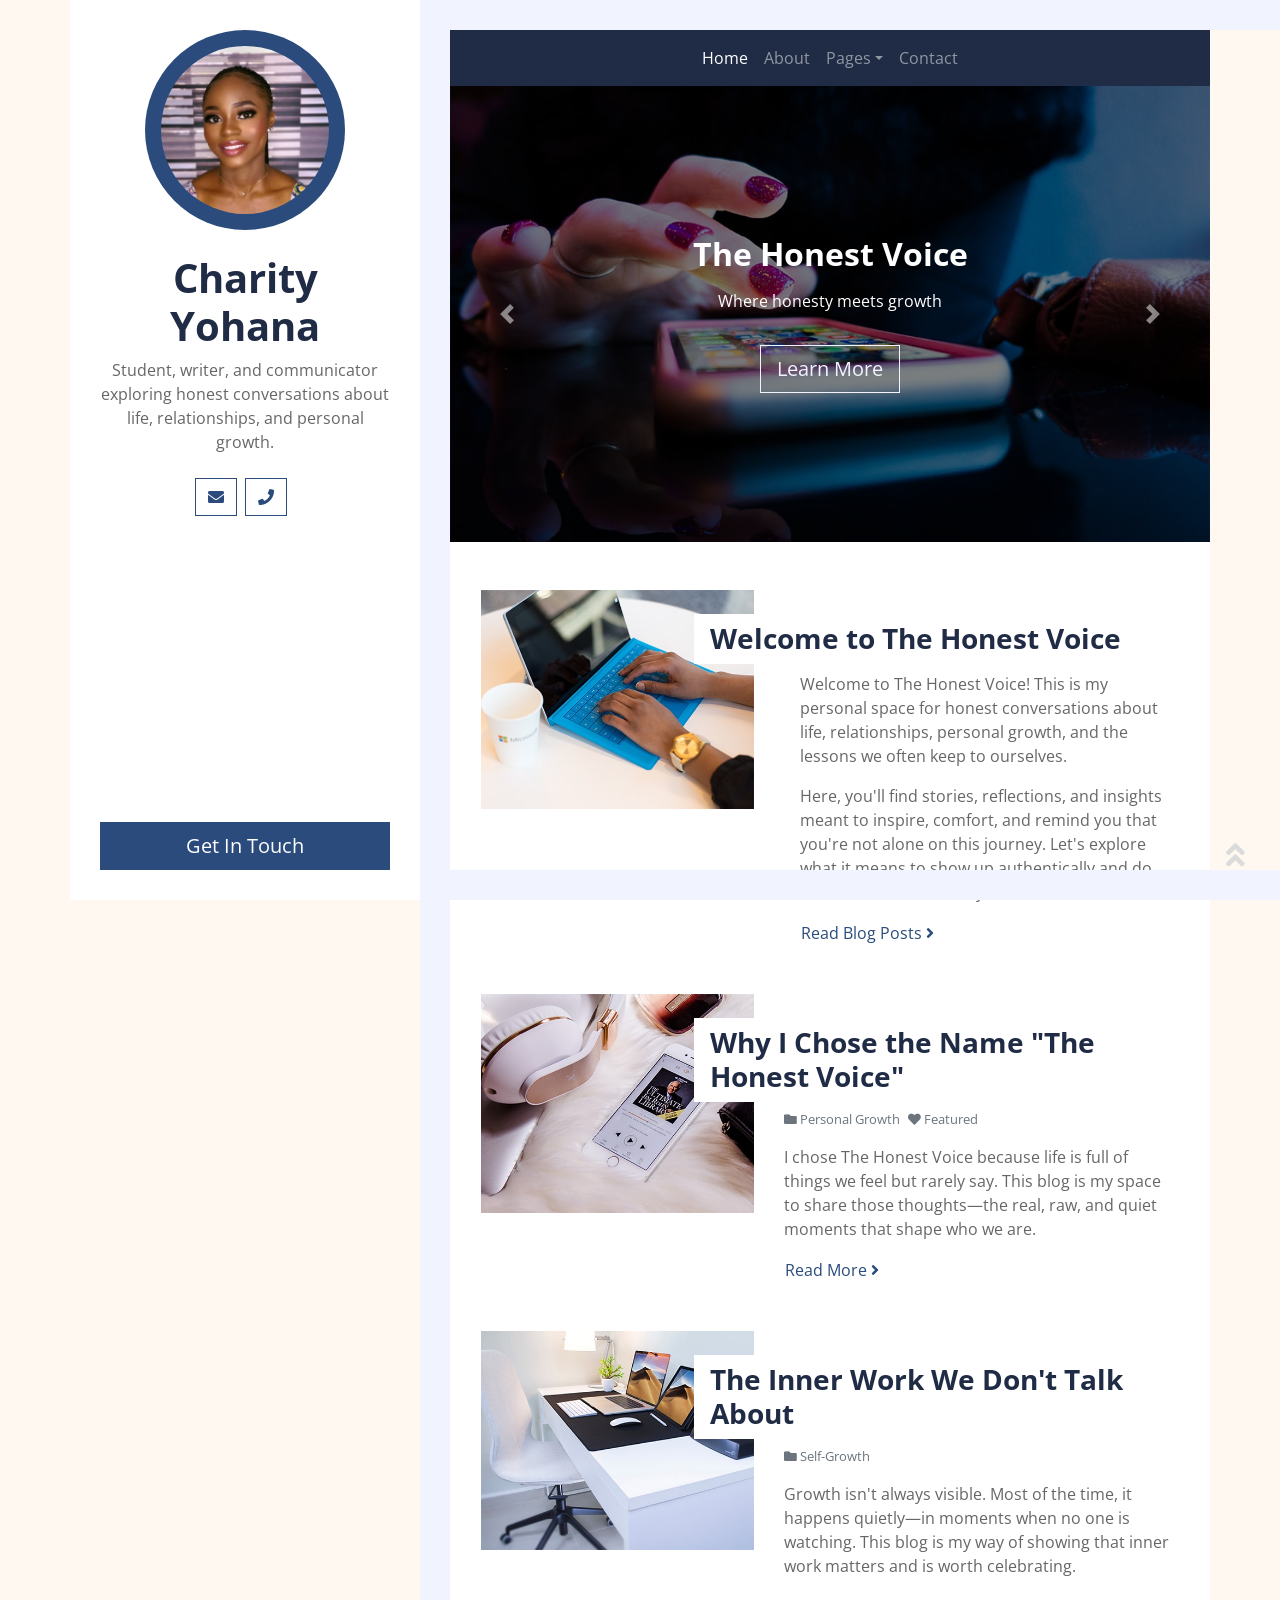
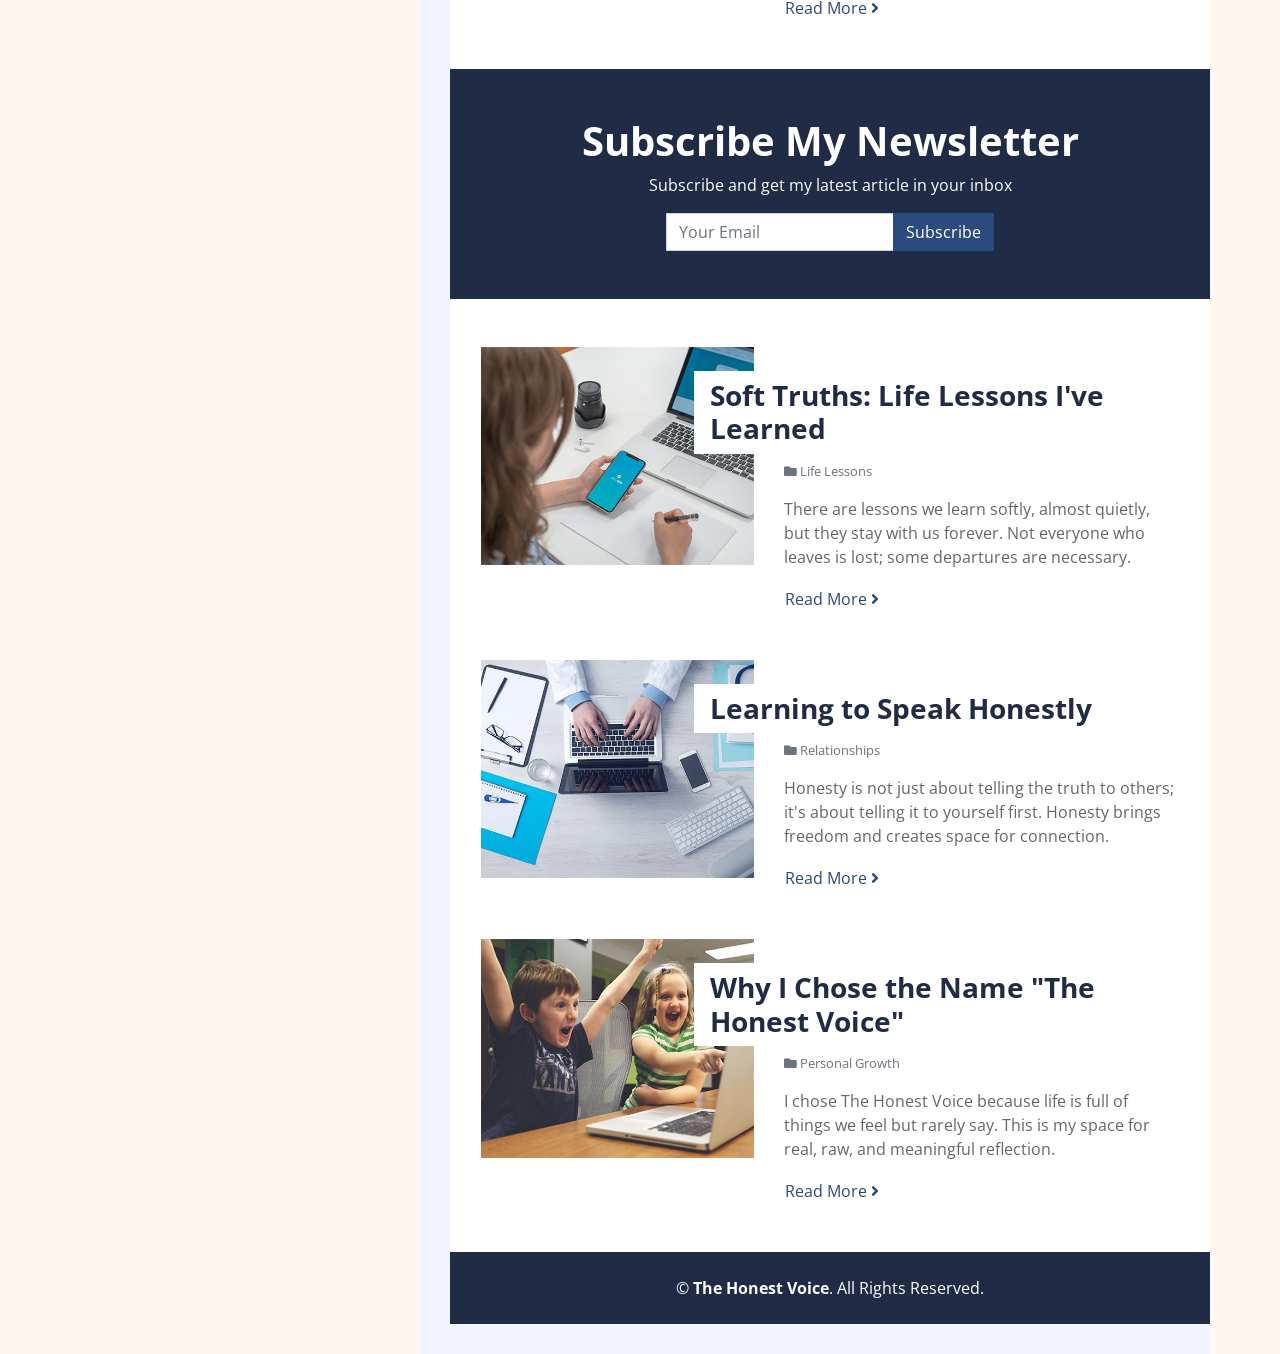
==== commit aa837faa: "Disable social links and fix contact form mail routing" ====
--- a/index.html
+++ b/index.html
@@ -30,8 +30,8 @@
                         Student, writer, and communicator exploring honest conversations about life, relationships, and personal growth.
                     </p>
                     <div class="d-flex justify-content-center mb-5">
-                        <a class="btn btn-outline-primary mr-2" href="https://instagram.com" target="_blank"><i class="fab fa-instagram"></i></a>
-                        <a class="btn btn-outline-primary mr-2" href="https://twitter.com" target="_blank"><i class="fab fa-twitter"></i></a>
+                        <!-- <a class="btn btn-outline-primary mr-2" href="https://instagram.com" target="_blank"><i class="fab fa-instagram"></i></a>
+                        <a class="btn btn-outline-primary mr-2" href="https://twitter.com" target="_blank"><i class="fab fa-twitter"></i></a> -->
                         <a class="btn btn-outline-primary mr-2" href="mailto:charityyohana201@gmail.com"><i class="fas fa-envelope"></i></a>
                         <a class="btn btn-outline-primary mr-2" href="tel:07017452769"><i class="fas fa-phone"></i></a>
                     </div>
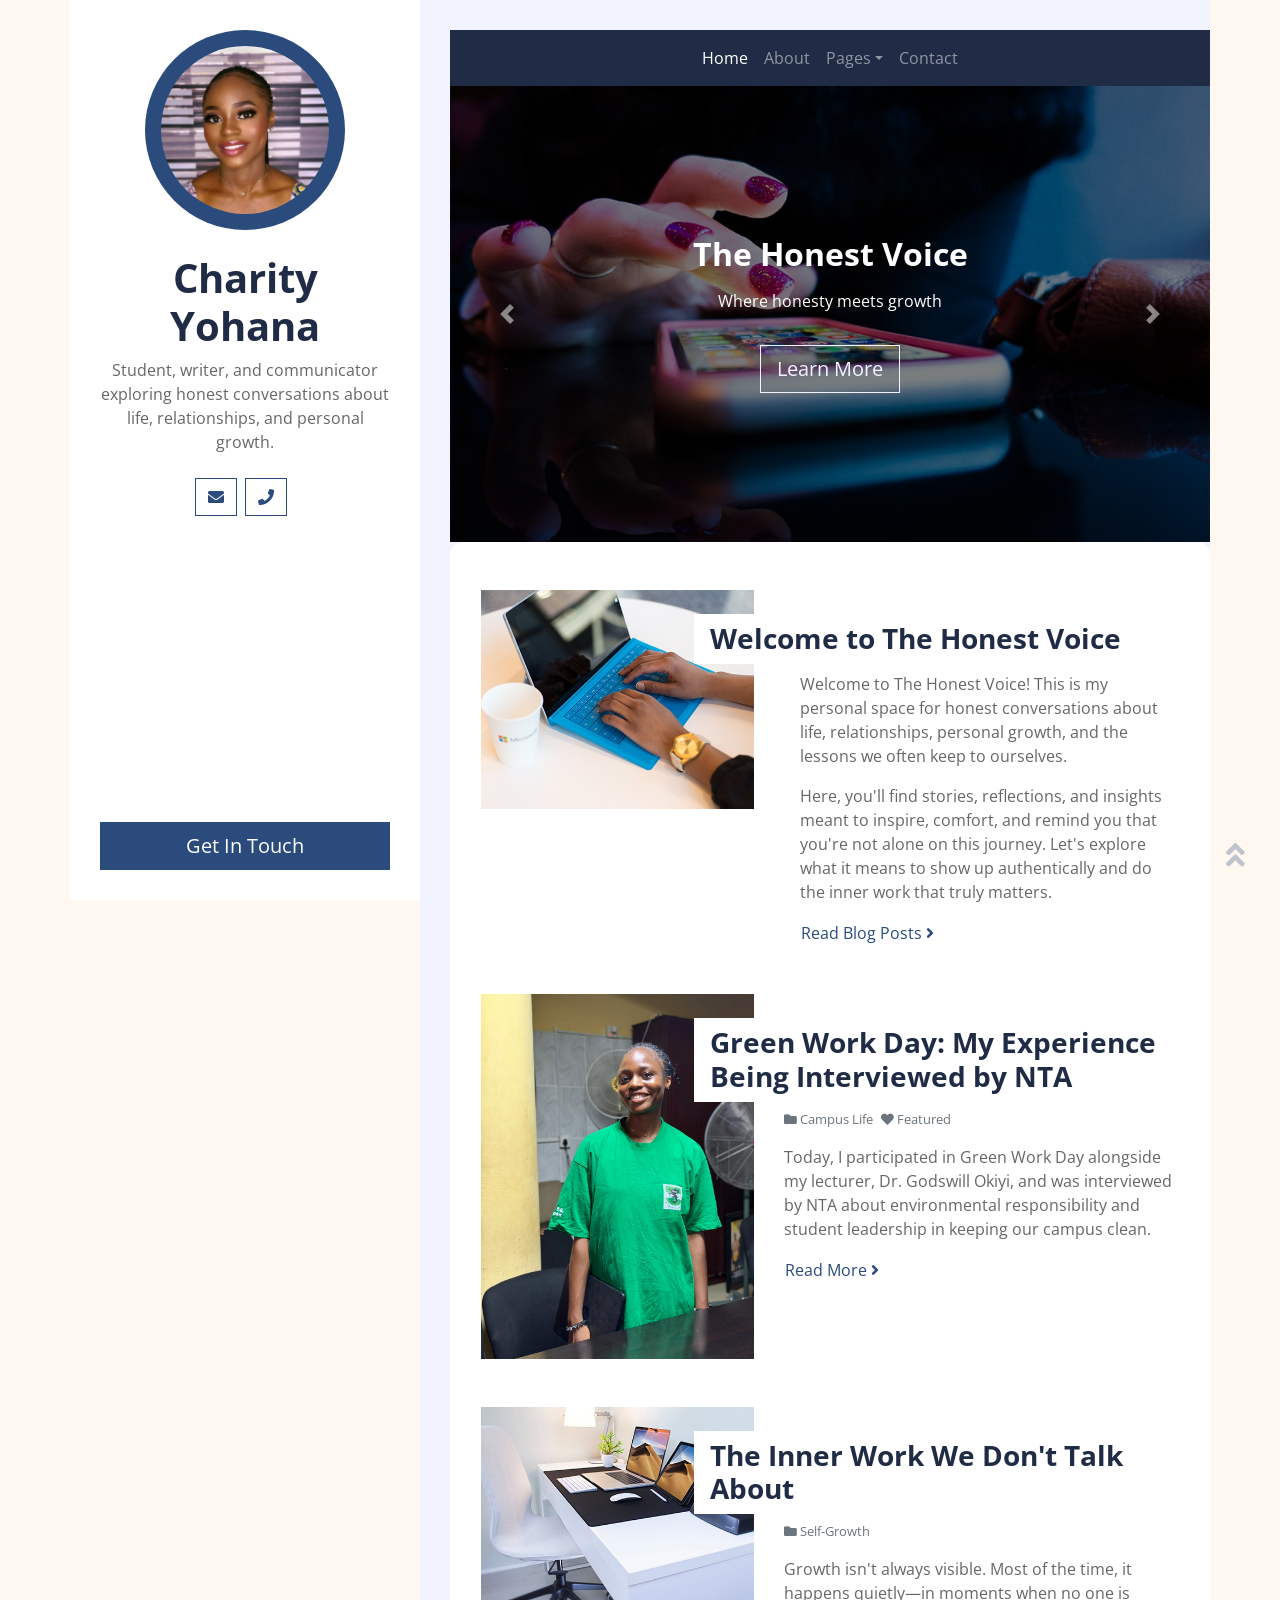
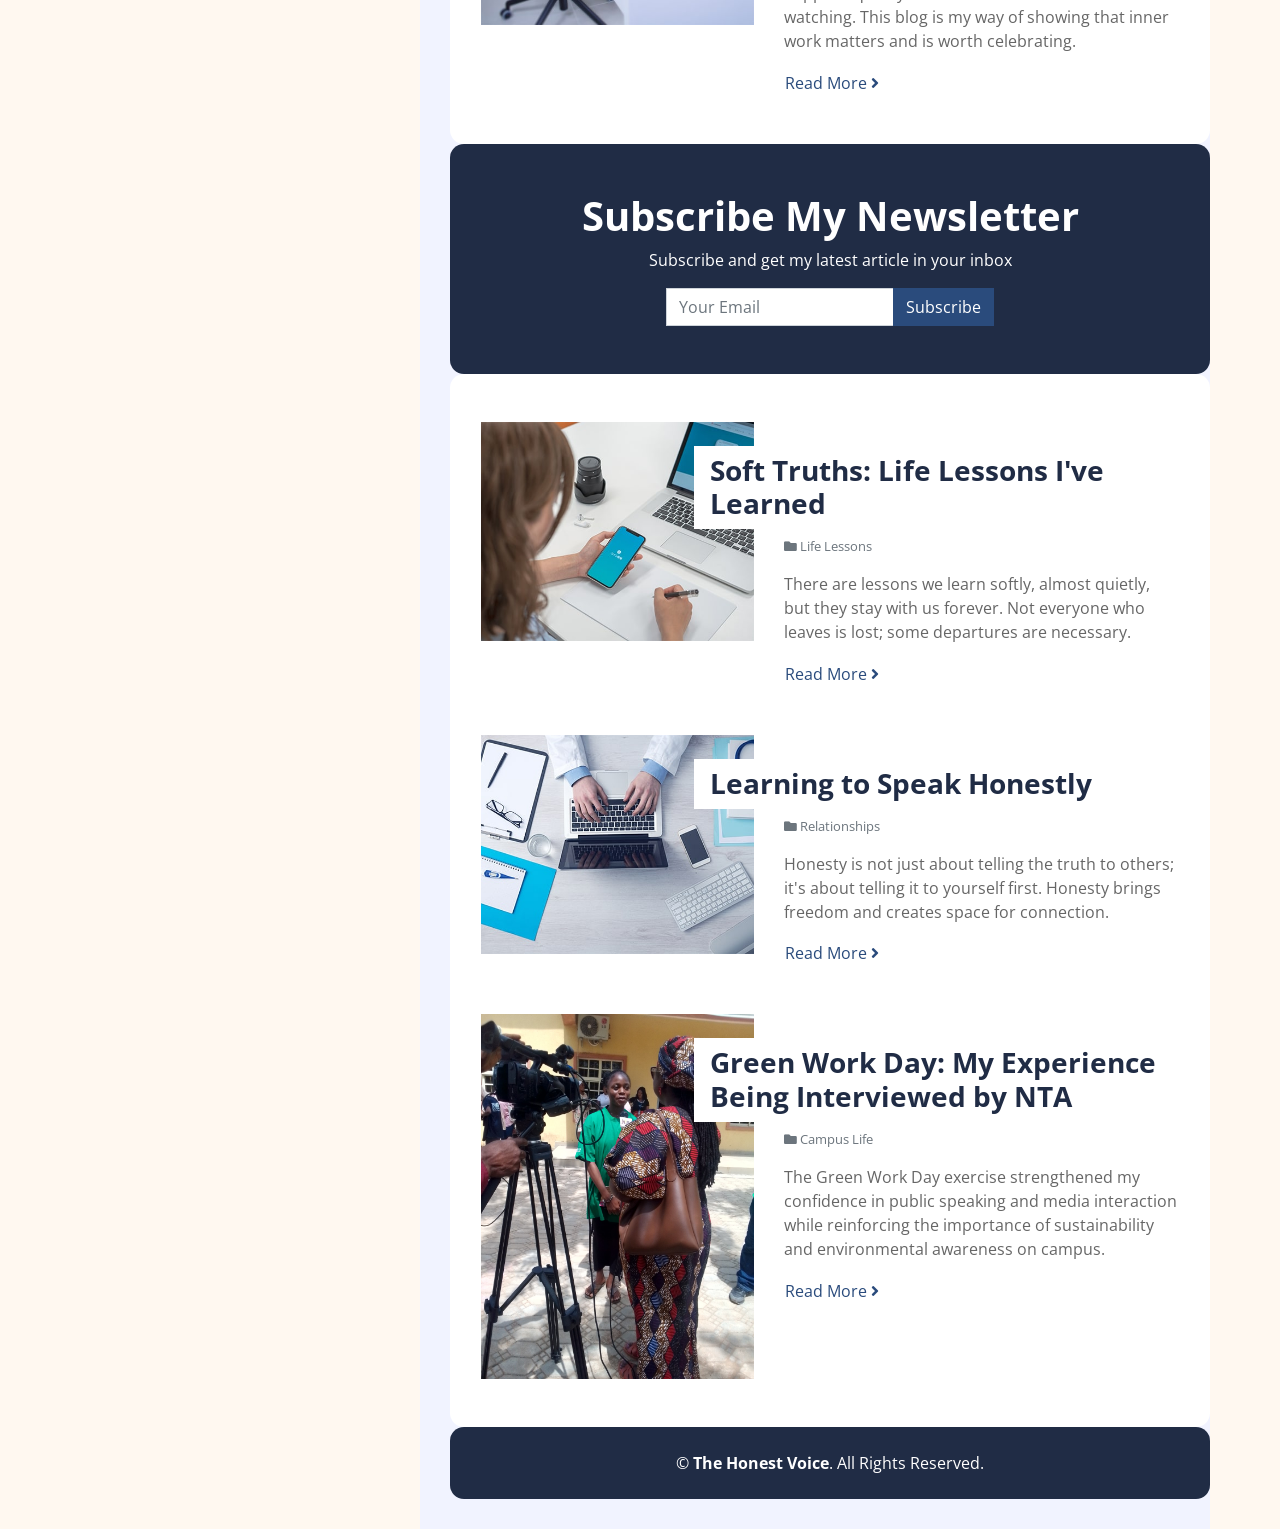
==== commit 433e07b7: "Add Green Work Day first post and image lightbox" ====
--- a/index.html
+++ b/index.html
@@ -126,16 +126,16 @@
                     </div>
                     <div class="row blog-item px-3 pb-5">
                         <div class="col-md-5">
-                            <img class="img-fluid mb-4 mb-md-0" src="img/blog-2.jpg" alt="Image">
-                        </div>
-                        <div class="col-md-7">
-                            <h3 class="mt-md-4 px-md-3 mb-2 py-2 bg-white font-weight-bold">Why I Chose the Name "The Honest Voice"</h3>
-                            <div class="d-flex mb-3">
-                                <small class="mr-2 text-muted"><i class="fa fa-folder"></i> Personal Growth</small>
+                            <img class="img-fluid mb-4 mb-md-0" src="img/image11.jpeg" alt="Green Work Day interview photo">
+                        </div>
+                        <div class="col-md-7">
+                            <h3 class="mt-md-4 px-md-3 mb-2 py-2 bg-white font-weight-bold">Green Work Day: My Experience Being Interviewed by NTA</h3>
+                            <div class="d-flex mb-3">
+                                <small class="mr-2 text-muted"><i class="fa fa-folder"></i> Campus Life</small>
                                 <small class="mr-2 text-muted"><i class="fa fa-heart"></i> Featured</small>
                             </div>
                             <p>
-                                I chose The Honest Voice because life is full of things we feel but rarely say. This blog is my space to share those thoughts—the real, raw, and quiet moments that shape who we are.
+                                Today, I participated in Green Work Day alongside my lecturer, Dr. Godswill Okiyi, and was interviewed by NTA about environmental responsibility and student leadership in keeping our campus clean.
                             </p>
                             <a class="btn btn-link p-0" href="post-1.html">Read More <i class="fa fa-angle-right"></i></a>
                         </div>
@@ -209,15 +209,15 @@
                     </div>
                     <div class="row blog-item px-3 pb-5">
                         <div class="col-md-5">
-                            <img class="img-fluid mb-4 mb-md-0" src="img/blog-6.jpg" alt="Image">
-                        </div>
-                        <div class="col-md-7">
-                            <h3 class="mt-md-4 px-md-3 mb-2 py-2 bg-white font-weight-bold">Why I Chose the Name "The Honest Voice"</h3>
-                            <div class="d-flex mb-3">
-                                <small class="mr-2 text-muted"><i class="fa fa-folder"></i> Personal Growth</small>
-                            </div>
-                            <p>
-                                I chose The Honest Voice because life is full of things we feel but rarely say. This is my space for real, raw, and meaningful reflection.
+                            <img class="img-fluid mb-4 mb-md-0" src="img/image12.jpeg" alt="Green Work Day media interview">
+                        </div>
+                        <div class="col-md-7">
+                            <h3 class="mt-md-4 px-md-3 mb-2 py-2 bg-white font-weight-bold">Green Work Day: My Experience Being Interviewed by NTA</h3>
+                            <div class="d-flex mb-3">
+                                <small class="mr-2 text-muted"><i class="fa fa-folder"></i> Campus Life</small>
+                            </div>
+                            <p>
+                                The Green Work Day exercise strengthened my confidence in public speaking and media interaction while reinforcing the importance of sustainability and environmental awareness on campus.
                             </p>
                             <a class="btn btn-link p-0" href="post-1.html">Read More <i class="fa fa-angle-right"></i></a>
                         </div>
--- a/css/style.css
+++ b/css/style.css
@@ -9861,6 +9861,139 @@
   }
 }
 /********** Custom CSS ************/
+.wrapper {
+  overflow: hidden;
+}
+
+.wrapper .sidebar,
+.wrapper .content {
+  opacity: 0;
+  animation-duration: 900ms;
+  animation-fill-mode: forwards;
+  animation-timing-function: cubic-bezier(0.22, 0.61, 0.36, 1);
+}
+
+.wrapper .sidebar {
+  animation-name: fadeSlideLeft;
+}
+
+.wrapper .content {
+  animation-name: fadeSlideUp;
+  animation-delay: 100ms;
+}
+
+.navbar,
+.container,
+.blog-item,
+.carousel,
+.btn,
+.form-control,
+.dropdown-menu {
+  transition: transform 320ms ease, box-shadow 320ms ease, background-color 320ms ease, color 220ms ease, border-color 220ms ease;
+}
+
+.blog-item,
+.container.bg-white,
+.container.bg-secondary,
+.contact-form {
+  border-radius: 14px;
+}
+
+.blog-item {
+  transform: translateY(0);
+}
+
+.blog-item:hover {
+  transform: translateY(-6px);
+  box-shadow: 0 18px 30px rgba(32, 44, 69, 0.12);
+}
+
+.btn:hover,
+.btn:focus {
+  transform: translateY(-2px);
+  box-shadow: 0 10px 20px rgba(42, 75, 124, 0.2);
+}
+
+.profile-image {
+  transition: transform 500ms ease, box-shadow 500ms ease;
+}
+
+.profile-image:hover {
+  transform: scale(1.04) rotate(-1deg);
+  box-shadow: 0 16px 34px rgba(42, 75, 124, 0.2);
+}
+
+.carousel-caption h2,
+.carousel-caption p,
+.carousel-caption .btn {
+  opacity: 0;
+  transform: translateY(16px);
+  animation: captionReveal 760ms ease forwards;
+}
+
+.carousel-caption p {
+  animation-delay: 130ms;
+}
+
+.carousel-caption .btn {
+  animation-delay: 240ms;
+}
+
+.reveal-on-scroll {
+  opacity: 0;
+  transform: translateY(26px);
+}
+
+.reveal-on-scroll.is-visible {
+  opacity: 1;
+  transform: translateY(0);
+  transition: opacity 700ms ease, transform 700ms cubic-bezier(0.22, 0.61, 0.36, 1);
+}
+
+@keyframes fadeSlideLeft {
+  from {
+    opacity: 0;
+    transform: translateX(-30px);
+  }
+  to {
+    opacity: 1;
+    transform: translateX(0);
+  }
+}
+
+@keyframes fadeSlideUp {
+  from {
+    opacity: 0;
+    transform: translateY(28px);
+  }
+  to {
+    opacity: 1;
+    transform: translateY(0);
+  }
+}
+
+@keyframes captionReveal {
+  to {
+    opacity: 1;
+    transform: translateY(0);
+  }
+}
+
+@media (prefers-reduced-motion: reduce) {
+  .wrapper .sidebar,
+  .wrapper .content,
+  .carousel-caption h2,
+  .carousel-caption p,
+  .carousel-caption .btn,
+  .reveal-on-scroll,
+  .reveal-on-scroll.is-visible {
+    animation: none !important;
+    transition: none !important;
+    opacity: 1 !important;
+    transform: none !important;
+  }
+}
+
 .carousel-caption {
   top: 0;
   left: 0;
@@ -9886,4 +10019,73 @@
   list-style-type: none;
 }
 
+a.image-lightbox {
+  display: block;
+  cursor: zoom-in;
+}
+
+body.lightbox-open {
+  overflow: hidden;
+}
+
+.image-lightbox-overlay {
+  position: fixed;
+  top: 0;
+  right: 0;
+  bottom: 0;
+  left: 0;
+  display: flex;
+  flex-direction: column;
+  align-items: center;
+  justify-content: center;
+  gap: 12px;
+  padding: 20px;
+  background: rgba(0, 0, 0, 0.88);
+  opacity: 0;
+  visibility: hidden;
+  pointer-events: none;
+  transition: opacity 180ms ease;
+  z-index: 2000;
+}
+
+.image-lightbox-overlay.is-open {
+  opacity: 1;
+  visibility: visible;
+  pointer-events: auto;
+}
+
+.image-lightbox-image {
+  max-width: min(1100px, 100%);
+  max-height: calc(100vh - 110px);
+  border-radius: 8px;
+  box-shadow: 0 20px 40px rgba(0, 0, 0, 0.45);
+}
+
+.image-lightbox-close {
+  position: absolute;
+  top: 14px;
+  right: 16px;
+  width: 42px;
+  height: 42px;
+  border: 0;
+  border-radius: 50%;
+  font-size: 30px;
+  line-height: 1;
+  color: #fff;
+  background: rgba(255, 255, 255, 0.2);
+  cursor: pointer;
+}
+
+.image-lightbox-close:hover,
+.image-lightbox-close:focus {
+  background: rgba(255, 255, 255, 0.32);
+}
+
+.image-lightbox-caption {
+  color: #fff;
+  text-align: center;
+  margin: 0;
+  max-width: min(900px, 100%);
+}
+
 /*# sourceMappingURL=style.css.map */
